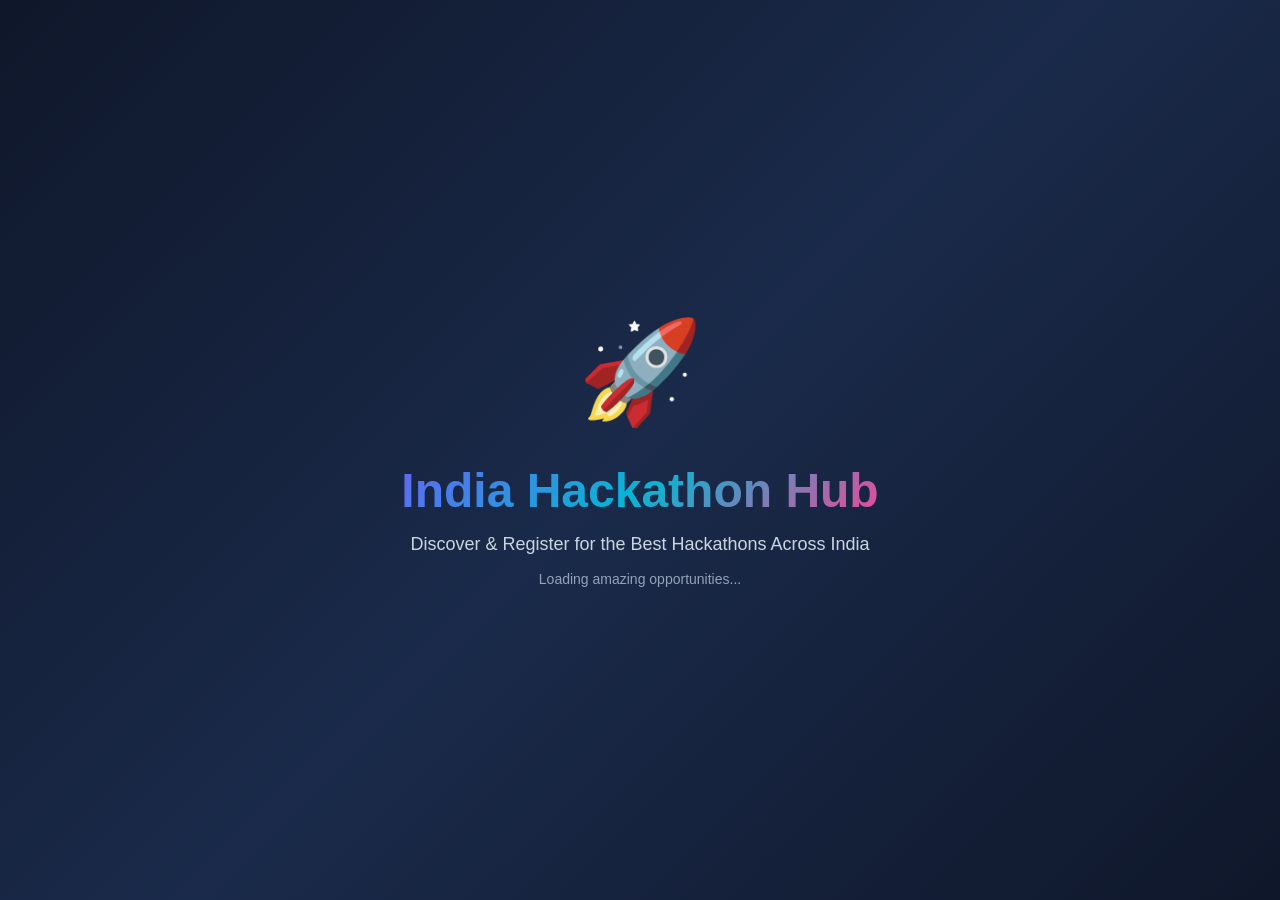
==== index.html @ 47f38d60 "Add files via upload" ====
<!DOCTYPE html>
<html lang="en">
<head>
  <meta charset="UTF-8">
  <meta name="viewport" content="width=device-width, initial-scale=1.0">
  <title>India Hackathon Hub</title>
  <link rel="stylesheet" href="css/style.css">
  <link rel="manifest" href="manifest.json">
</head>
<body>

<div class="splash">
  <div style="font-size: 100px; animation: bounce 2s infinite; margin-bottom: 2rem;">🚀</div>
  <h1>India Hackathon Hub</h1>
  <p>Discover & Register for the Best Hackathons Across India</p>
  <p style="font-size: 14px; color: #94a3b8; margin-top: 1rem;">Loading amazing opportunities...</p>
</div>

<script>
  if ("serviceWorker" in navigator) {
    navigator.serviceWorker.register("sw.js")
      .then(() => console.log("✅ Service Worker Registered"))
      .catch(err => console.error("❌ Service Worker registration failed:", err));
  }

  setTimeout(() => {
    window.location.href = "login.html";
  }, 3000);
</script>

</body>
</html>
---- css/style.css ----
* {
  margin: 0;
  padding: 0;
  box-sizing: border-box;
}

:root {
  --primary: #6366f1;
  --primary-dark: #4f46e5;
  --secondary: #06b6d4;
  --accent: #ec4899;
  --success: #10b981;
  --bg-dark: #0f172a;
  --bg-light: #1e293b;
  --card-bg: rgba(30, 41, 59, 0.7);
  --text-primary: #f1f5f9;
  --text-secondary: #cbd5e1;
  --border-color: rgba(148, 163, 184, 0.1);
}

body {
  font-family: 'Segoe UI', Tahoma, Geneva, Verdana, sans-serif;
  background: linear-gradient(135deg, #0f172a 0%, #1a1f3a 50%, #0f172a 100%);
  color: var(--text-primary);
  min-height: 100vh;
  overflow-x: hidden;
}

/* Navigation Bar */
nav {
  background: rgba(15, 23, 42, 0.8);
  backdrop-filter: blur(10px);
  border-bottom: 1px solid var(--border-color);
  padding: 1rem 2rem;
  position: sticky;
  top: 0;
  z-index: 100;
  display: flex;
  justify-content: space-between;
  align-items: center;
}

nav .logo {
  font-size: 24px;
  font-weight: bold;
  background: linear-gradient(135deg, var(--primary), var(--secondary));
  -webkit-background-clip: text;
  -webkit-text-fill-color: transparent;
  background-clip: text;
}

nav .nav-links {
  display: flex;
  gap: 2rem;
  list-style: none;
}

nav .nav-links a {
  color: var(--text-secondary);
  text-decoration: none;
  transition: all 0.3s ease;
  padding: 0.5rem 1rem;
  border-radius: 8px;
}

nav .nav-links a:hover {
  color: var(--primary);
  background: rgba(99, 102, 241, 0.1);
}

/* Splash Screen */
.splash {
  display: flex;
  flex-direction: column;
  justify-content: center;
  align-items: center;
  height: 100vh;
  background: linear-gradient(135deg, #0f172a 0%, #1a2a4a 50%, #0f172a 100%);
  animation: fadeIn 0.8s ease-in;
}

.splash img {
  width: 150px;
  margin-bottom: 2rem;
  animation: bounce 2s infinite;
}

.splash h1 {
  font-size: 48px;
  background: linear-gradient(135deg, var(--primary), var(--secondary), var(--accent));
  -webkit-background-clip: text;
  -webkit-text-fill-color: transparent;
  background-clip: text;
  margin-bottom: 1rem;
  animation: slideDown 0.8s ease;
}

.splash p {
  font-size: 18px;
  color: var(--text-secondary);
  animation: slideUp 0.8s ease;
}

/* Animations */
@keyframes fadeIn {
  from { opacity: 0; }
  to { opacity: 1; }
}

@keyframes slideDown {
  from { transform: translateY(-30px); opacity: 0; }
  to { transform: translateY(0); opacity: 1; }
}

@keyframes slideUp {
  from { transform: translateY(30px); opacity: 0; }
  to { transform: translateY(0); opacity: 1; }
}

@keyframes bounce {
  0%, 100% { transform: translateY(0); }
  50% { transform: translateY(-20px); }
}

@keyframes pulse {
  0%, 100% { opacity: 1; }
  50% { opacity: 0.7; }
}

/* Main Content */
main {
  max-width: 1200px;
  margin: 0 auto;
  padding: 2rem;
}

h2 {
  font-size: 32px;
  margin-bottom: 2rem;
  background: linear-gradient(135deg, var(--primary), var(--secondary));
  -webkit-background-clip: text;
  -webkit-text-fill-color: transparent;
  background-clip: text;
}

/* Search and Filter Section */
.search-filter-section {
  display: flex;
  gap: 1rem;
  margin-bottom: 2rem;
  flex-wrap: wrap;
}

#searchBox, #filter, input[type="email"], input[type="password"], input[type="text"], textarea {
  background: rgba(30, 41, 59, 0.5);
  border: 1px solid var(--border-color);
  color: var(--text-primary);
  padding: 12px 16px;
  border-radius: 10px;
  font-size: 14px;
  backdrop-filter: blur(10px);
  transition: all 0.3s ease;
  font-family: 'Segoe UI', Tahoma, Geneva, Verdana, sans-serif;
}

#searchBox {
  flex: 1;
  min-width: 250px;
}

#searchBox:focus, #filter:focus, input:focus, textarea:focus {
  outline: none;
  background: rgba(30, 41, 59, 0.8);
  border-color: var(--primary);
  box-shadow: 0 0 20px rgba(99, 102, 241, 0.3);
}

#filter {
  min-width: 150px;
}

/* Cards */
.card {
  background: var(--card-bg);
  border: 1px solid var(--border-color);
  border-radius: 16px;
  padding: 20px;
  margin-bottom: 20px;
  transition: all 0.3s ease;
  backdrop-filter: blur(10px);
  cursor: pointer;
  position: relative;
  overflow: hidden;
}

.card::before {
  content: '';
  position: absolute;
  top: 0;
  left: -100%;
  width: 100%;
  height: 100%;
  background: linear-gradient(90deg, transparent, rgba(255, 255, 255, 0.1), transparent);
  transition: left 0.5s ease;
}

.card:hover::before {
  left: 100%;
}

.card:hover {
  border-color: var(--primary);
  box-shadow: 0 20px 50px rgba(99, 102, 241, 0.2);
  transform: translateY(-8px);
}

.card h3 {
  color: var(--secondary);
  margin-bottom: 10px;
  font-size: 20px;
}

.card p {
  color: var(--text-secondary);
  margin: 8px 0;
  font-size: 14px;
  line-height: 1.6;
}

.card-footer {
  display: flex;
  gap: 10px;
  margin-top: 15px;
  flex-wrap: wrap;
}

.badge {
  display: inline-block;
  background: linear-gradient(135deg, var(--primary), var(--primary-dark));
  padding: 4px 12px;
  border-radius: 20px;
  font-size: 12px;
  color: white;
  font-weight: 600;
}

.badge.online {
  background: linear-gradient(135deg, var(--success), #059669);
}

.badge.offline {
  background: linear-gradient(135deg, var(--accent), #be185d);
}

/* Buttons */
button {
  background: linear-gradient(135deg, var(--primary), var(--primary-dark));
  color: white;
  padding: 12px 24px;
  border: none;
  border-radius: 10px;
  cursor: pointer;
  font-size: 14px;
  font-weight: 600;
  transition: all 0.3s ease;
  display: inline-flex;
  align-items: center;
  gap: 8px;
  box-shadow: 0 4px 15px rgba(99, 102, 241, 0.3);
}

button:hover {
  transform: translateY(-2px);
  box-shadow: 0 8px 25px rgba(99, 102, 241, 0.4);
}

button:active {
  transform: translateY(0);
}

button.secondary {
  background: rgba(99, 102, 241, 0.2);
  color: var(--primary);
  border: 1px solid var(--primary);
  box-shadow: none;
}

button.secondary:hover {
  background: rgba(99, 102, 241, 0.3);
}

button.success {
  background: linear-gradient(135deg, var(--success), #059669);
}

button.danger {
  background: linear-gradient(135deg, #ef4444, #dc2626);
}

/* Forms */
.form-group {
  margin-bottom: 1.5rem;
  display: flex;
  flex-direction: column;
}

.form-group label {
  margin-bottom: 8px;
  font-weight: 600;
  color: var(--text-primary);
}

.form-group input,
.form-group textarea {
  width: 100%;
  padding: 12px 16px;
  background: rgba(30, 41, 59, 0.5);
  border: 1px solid var(--border-color);
  border-radius: 10px;
  color: var(--text-primary);
  font-family: inherit;
  backdrop-filter: blur(10px);
}

.form-group textarea {
  resize: vertical;
  min-height: 100px;
}

/* Rating System */
.rating-container {
  display: flex;
  align-items: center;
  gap: 1rem;
  padding: 15px;
  background: rgba(99, 102, 241, 0.1);
  border-radius: 10px;
  margin: 1rem 0;
}

.stars {
  display: flex;
  gap: 8px;
  font-size: 24px;
}

.star {
  cursor: pointer;
  transition: all 0.2s ease;
  color: var(--text-secondary);
}

.star:hover,
.star.active {
  color: #fbbf24;
  transform: scale(1.2);
}

.rating-text {
  color: var(--text-secondary);
  font-size: 14px;
}

/* Trending Section */
.trending-badge {
  position: absolute;
  top: 10px;
  right: 10px;
  background: linear-gradient(135deg, var(--accent), #be185d);
  padding: 6px 12px;
  border-radius: 20px;
  font-size: 12px;
  font-weight: 700;
  animation: pulse 2s infinite;
}

.trending-card {
  border: 2px solid var(--accent);
}

/* Founder Section */
/* Founder Section */
.founder-section {
  background: linear-gradient(135deg, rgba(99, 102, 241, 0.1), rgba(6, 182, 212, 0.1));
  border: 1px solid var(--border-color);
  border-radius: 16px;
  padding: 30px;
  margin: 2rem 0;
  text-align: center;
  backdrop-filter: blur(10px);
}

.founder-avatar {
  width: 120px;
  height: 120px;
  border-radius: 50%;
  background: linear-gradient(135deg, var(--primary), var(--secondary));
  display: flex;
  align-items: center;
  justify-content: center;
  font-size: 60px;
  margin: 0 auto 20px;
  box-shadow: 0 10px 30px rgba(99, 102, 241, 0.3);
  /* 🌟 ADDED FOR IMAGE MASKING SUPPORT */
  overflow: hidden;
  object-fit: cover;
}

/* 🌟 NEW: Handles rendering when an <img> tag is put inside the founder block */
.founder-avatar img {
  width: 100%;
  height: 100%;
  object-fit: cover;
  border-radius: 50%;
}

.founder-info h3 {
  color: var(--secondary);
  margin-bottom: 10px;
  font-size: 24px;
}

.founder-info p {
  color: var(--text-secondary);
  margin: 8px 0;
}

.founder-info a {
  color: var(--primary);
  text-decoration: none;
  transition: all 0.3s ease;
}

.founder-info a:hover {
  color: var(--secondary);
  text-decoration: underline;
}

/* Login/Signup */
.auth-container {
  max-width: 400px;
  margin: 100px auto;
  background: var(--card-bg);
  border: 1px solid var(--border-color);
  border-radius: 16px;
  padding: 40px;
  backdrop-filter: blur(10px);
}

.auth-container h2 {
  text-align: center;
  margin-bottom: 30px;
}

.auth-container button {
  width: 100%;
  margin-top: 20px;
}

.auth-container p {
  text-align: center;
  color: var(--text-secondary);
  margin-top: 20px;
  cursor: pointer;
  transition: all 0.3s ease;
}

.auth-container p:hover {
  color: var(--primary);
}

/* Hackathon List */
#hackathonList, #bookmarkList, #notificationList, .details-container {
  display: grid;
  grid-template-columns: repeat(auto-fill, minmax(300px, 1fr));
  gap: 20px;
  margin-top: 20px;
}

#bookmarkList, #notificationList {
  grid-template-columns: repeat(auto-fill, minmax(280px, 1fr));
}

/* Details Page */
#details {
  background: var(--card-bg);
  border: 1px solid var(--border-color);
  border-radius: 16px;
  padding: 30px;
  backdrop-filter: blur(10px);
  margin: 2rem 0;
  grid-column: 1 / -1;
}

#details h2 {
  color: var(--secondary);
  margin-bottom: 20px;
}

#details p {
  margin: 15px 0;
  line-height: 1.8;
  color: var(--text-secondary);
}

#details b {
  color: var(--primary);
}

/* Admin Panel */
.admin-container {
  max-width: 600px;
  margin: 2rem auto;
  background: var(--card-bg);
  border: 1px solid var(--border-color);
  border-radius: 16px;
  padding: 30px;
  backdrop-filter: blur(10px);
}

.admin-container h2 {
  text-align: center;
  margin-bottom: 30px;
}

.admin-container input,
.admin-container textarea {
  width: 100%;
  margin-bottom: 15px;
}

.admin-container button {
  width: 100%;
}

/* Responsive Design */
@media (max-width: 768px) {
  nav {
    flex-direction: column;
    gap: 1rem;
  }

  nav .nav-links {
    flex-direction: column;
    gap: 0.5rem;
    width: 100%;
  }

  .splash h1 {
    font-size: 36px;
  }

  main {
    padding: 1rem;
  }

  h2 {
    font-size: 24px;
  }

  .search-filter-section {
    flex-direction: column;
  }

  #searchBox {
    min-width: 100%;
  }

  #hackathonList, #bookmarkList, #notificationList {
    grid-template-columns: 1fr;
  }

  .card {
    padding: 15px;
  }

  button {
    padding: 10px 16px;
    font-size: 13px;
  }

  .founder-section {
    padding: 20px;
  }

  .auth-container {
    margin: 50px 20px;
    padding: 25px;
  }
}

/* Loading Spinner */
.spinner {
  display: inline-block;
  width: 20px;
  height: 20px;
  border: 3px solid var(--border-color);
  border-radius: 50%;
  border-top-color: var(--primary);
  animation: spin 0.8s linear infinite;
}

@keyframes spin {
  to { transform: rotate(360deg); }
}

/* Toast Notifications */
.toast {
  position: fixed;
  bottom: 20px;
  right: 20px;
  background: rgba(16, 185, 129, 0.9);
  color: white;
  padding: 15px 20px;
  border-radius: 10px;
  box-shadow: 0 10px 30px rgba(0, 0, 0, 0.3);
  animation: slideIn 0.3s ease;
  z-index: 1000;
}

@keyframes slideIn {
  from {
    transform: translateX(400px);
    opacity: 0;
  }
  to {
    transform: translateX(0);
    opacity: 1;
  }
}

/* Scrollbar Styling */
::-webkit-scrollbar {
  width: 10px;
}

::-webkit-scrollbar-track {
  background: var(--bg-dark);
}

::-webkit-scrollbar-thumb {
  background: linear-gradient(135deg, var(--primary), var(--secondary));
  border-radius: 5px;
}

::-webkit-scrollbar-thumb:hover {
  background: var(--primary);
}
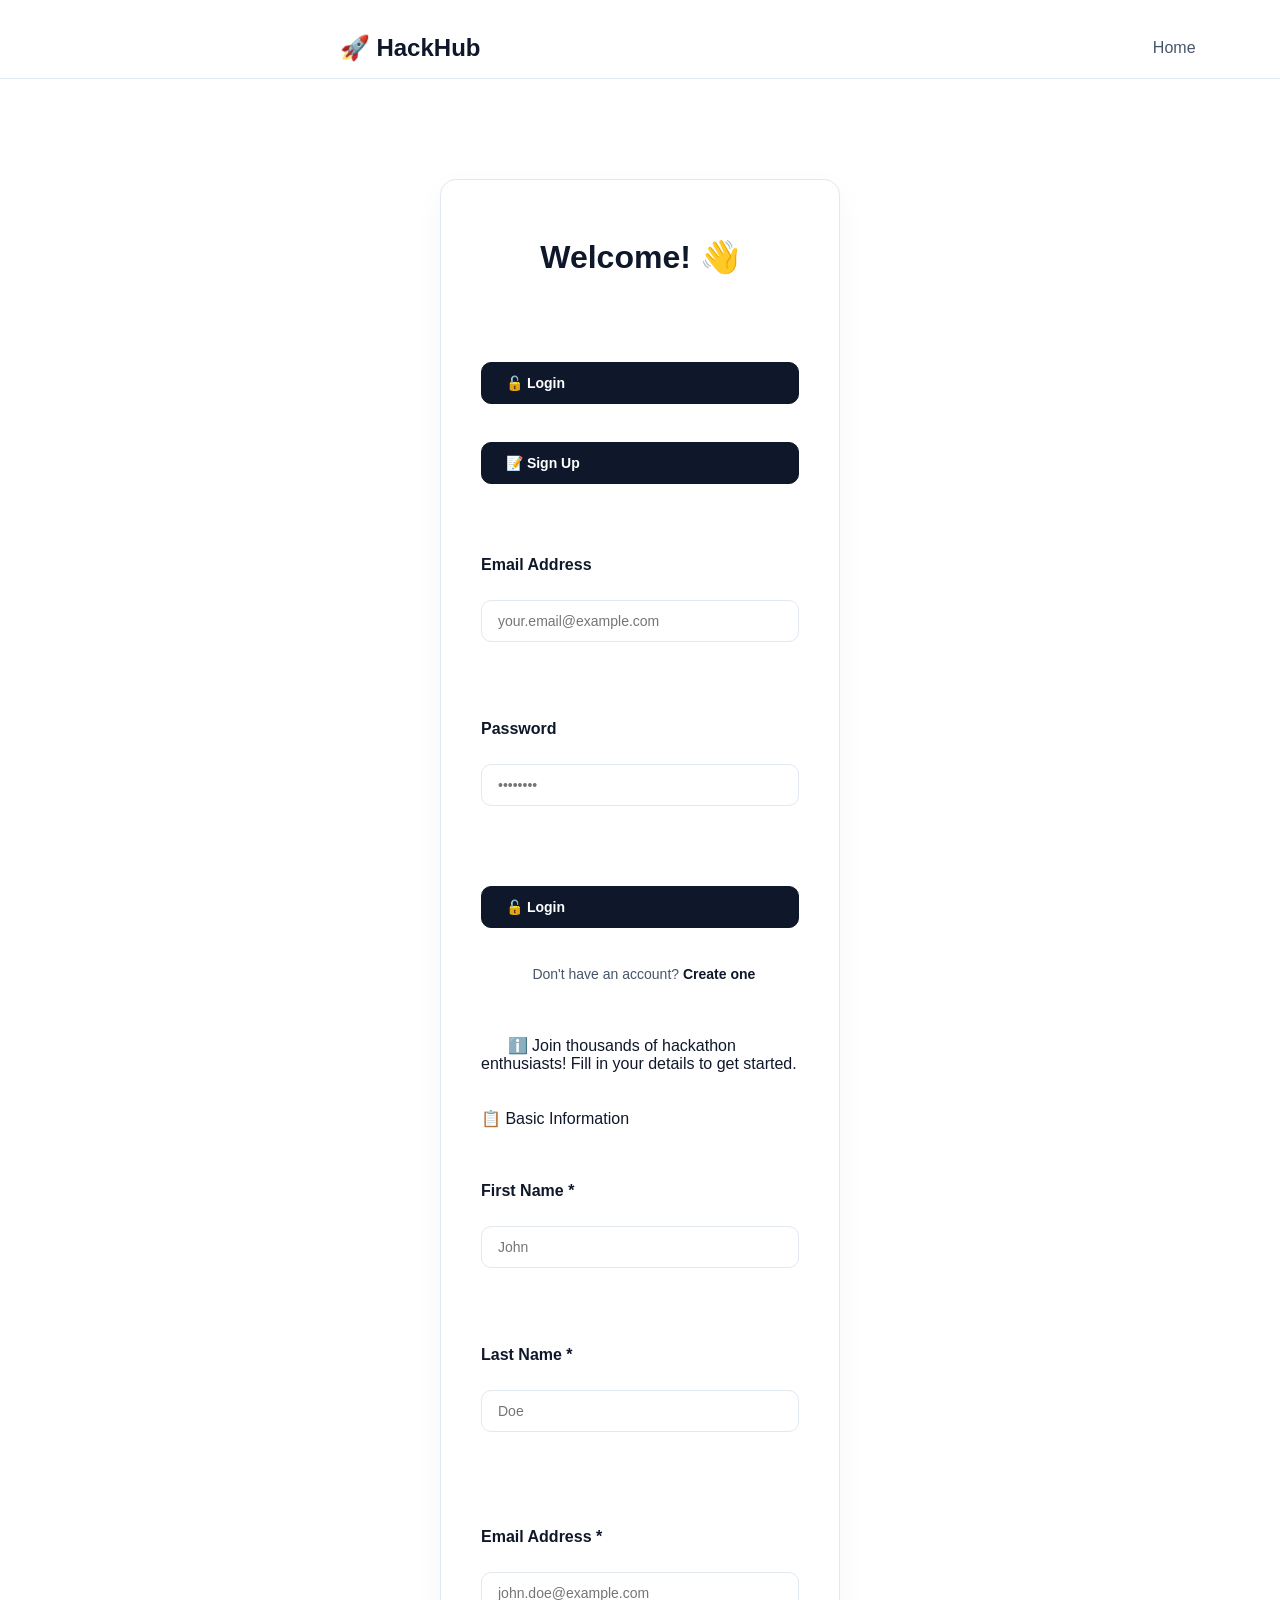
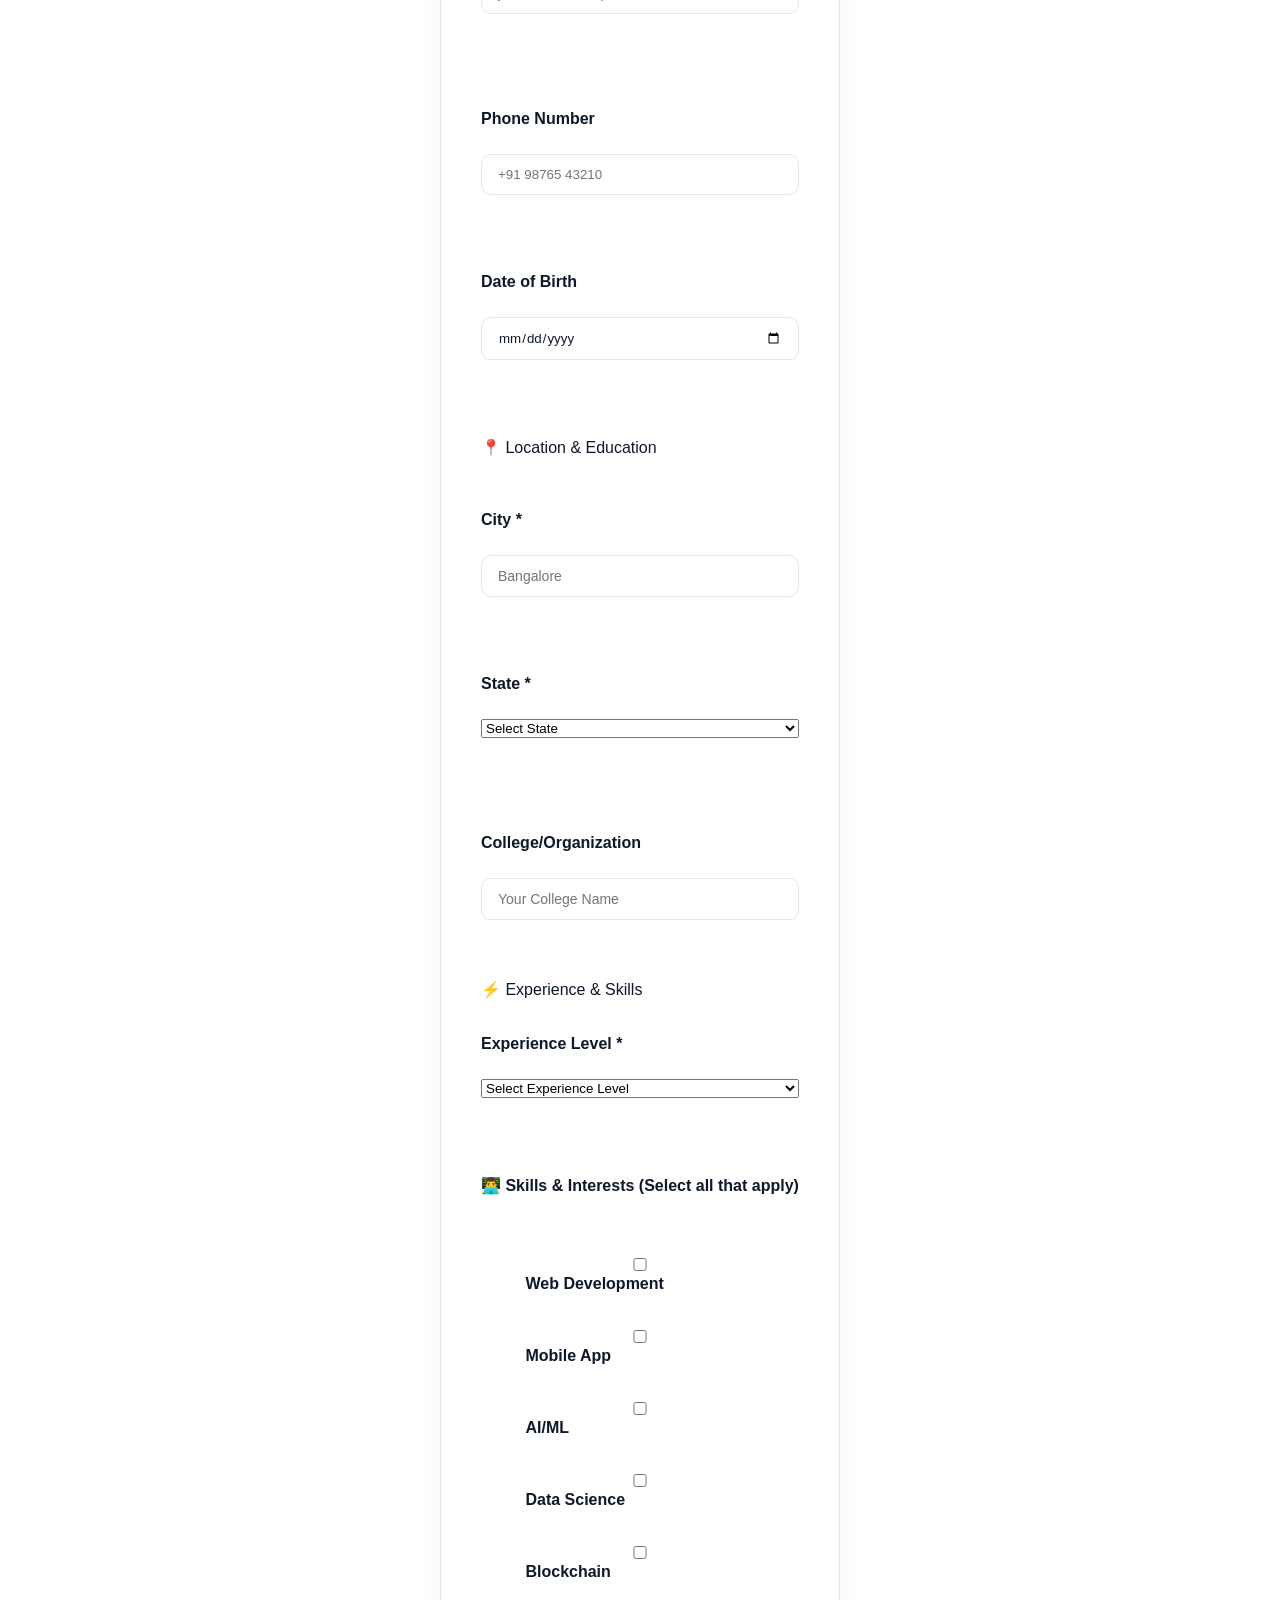
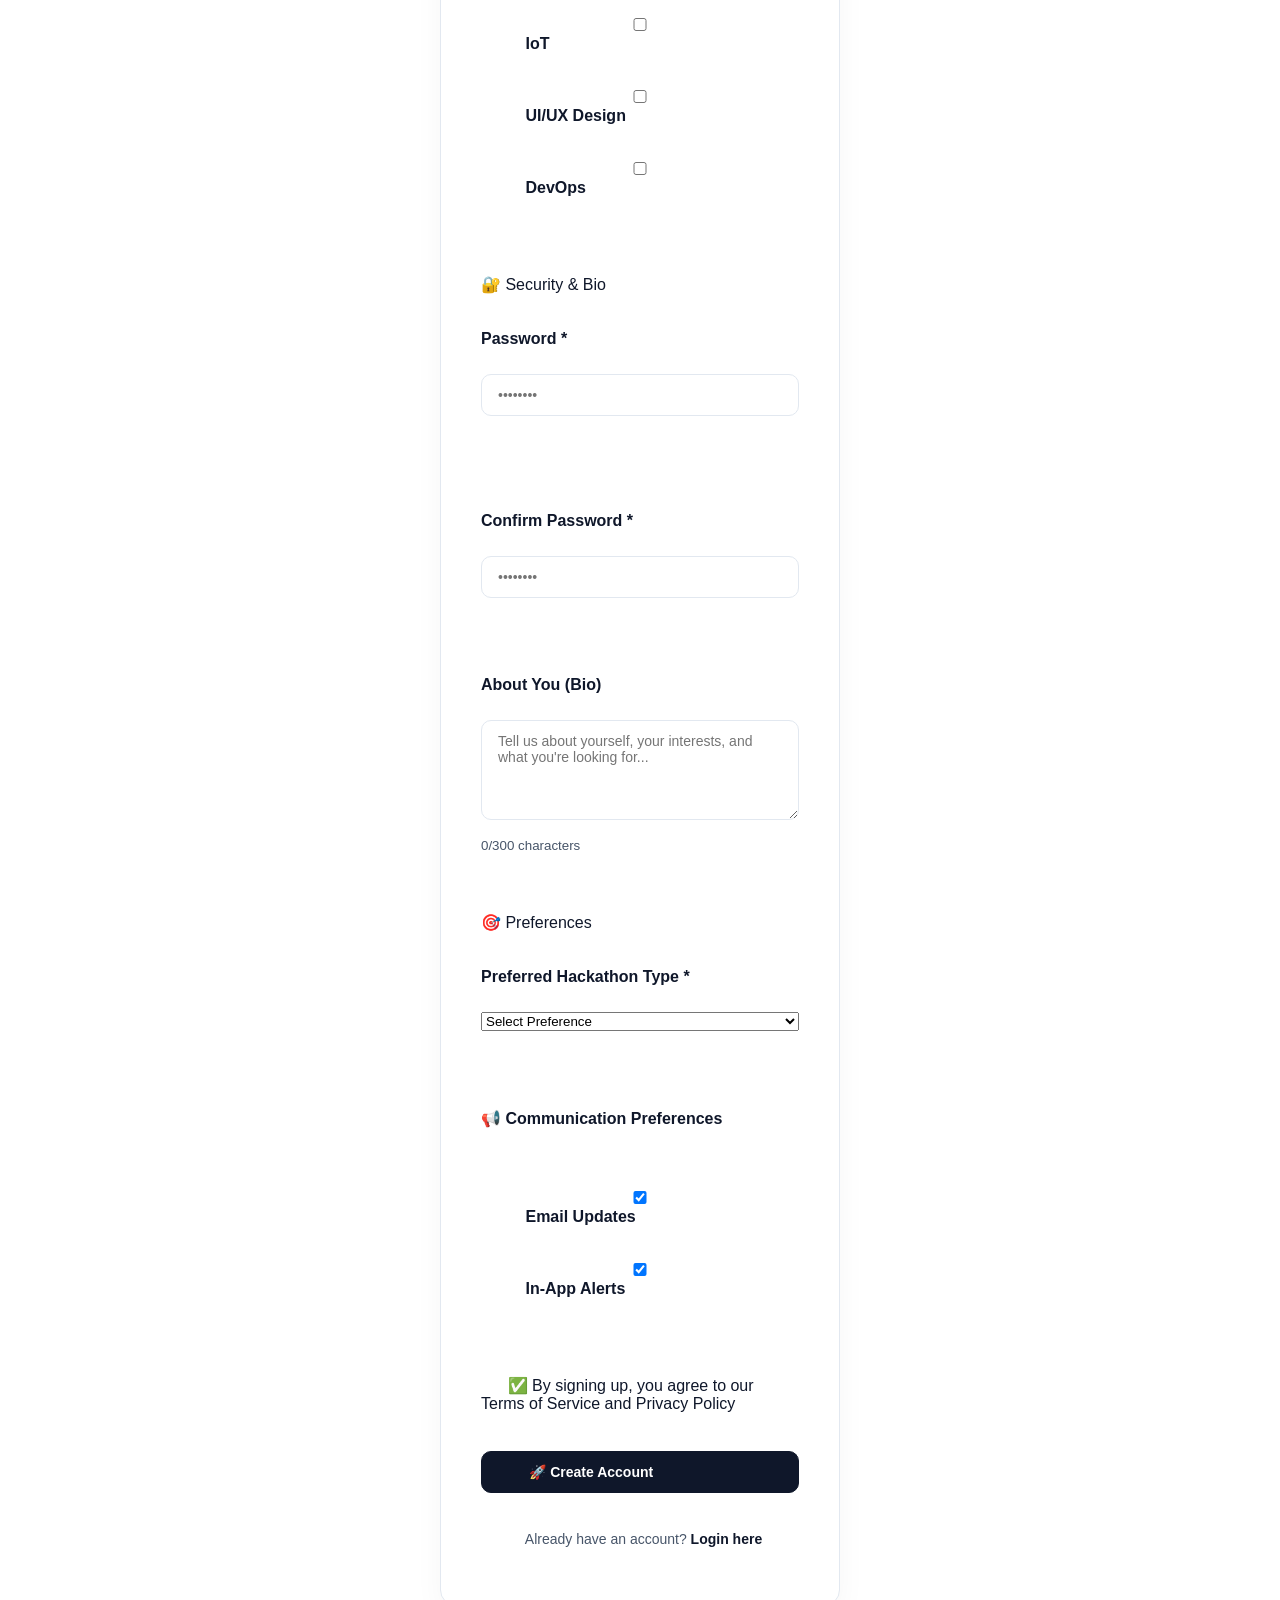
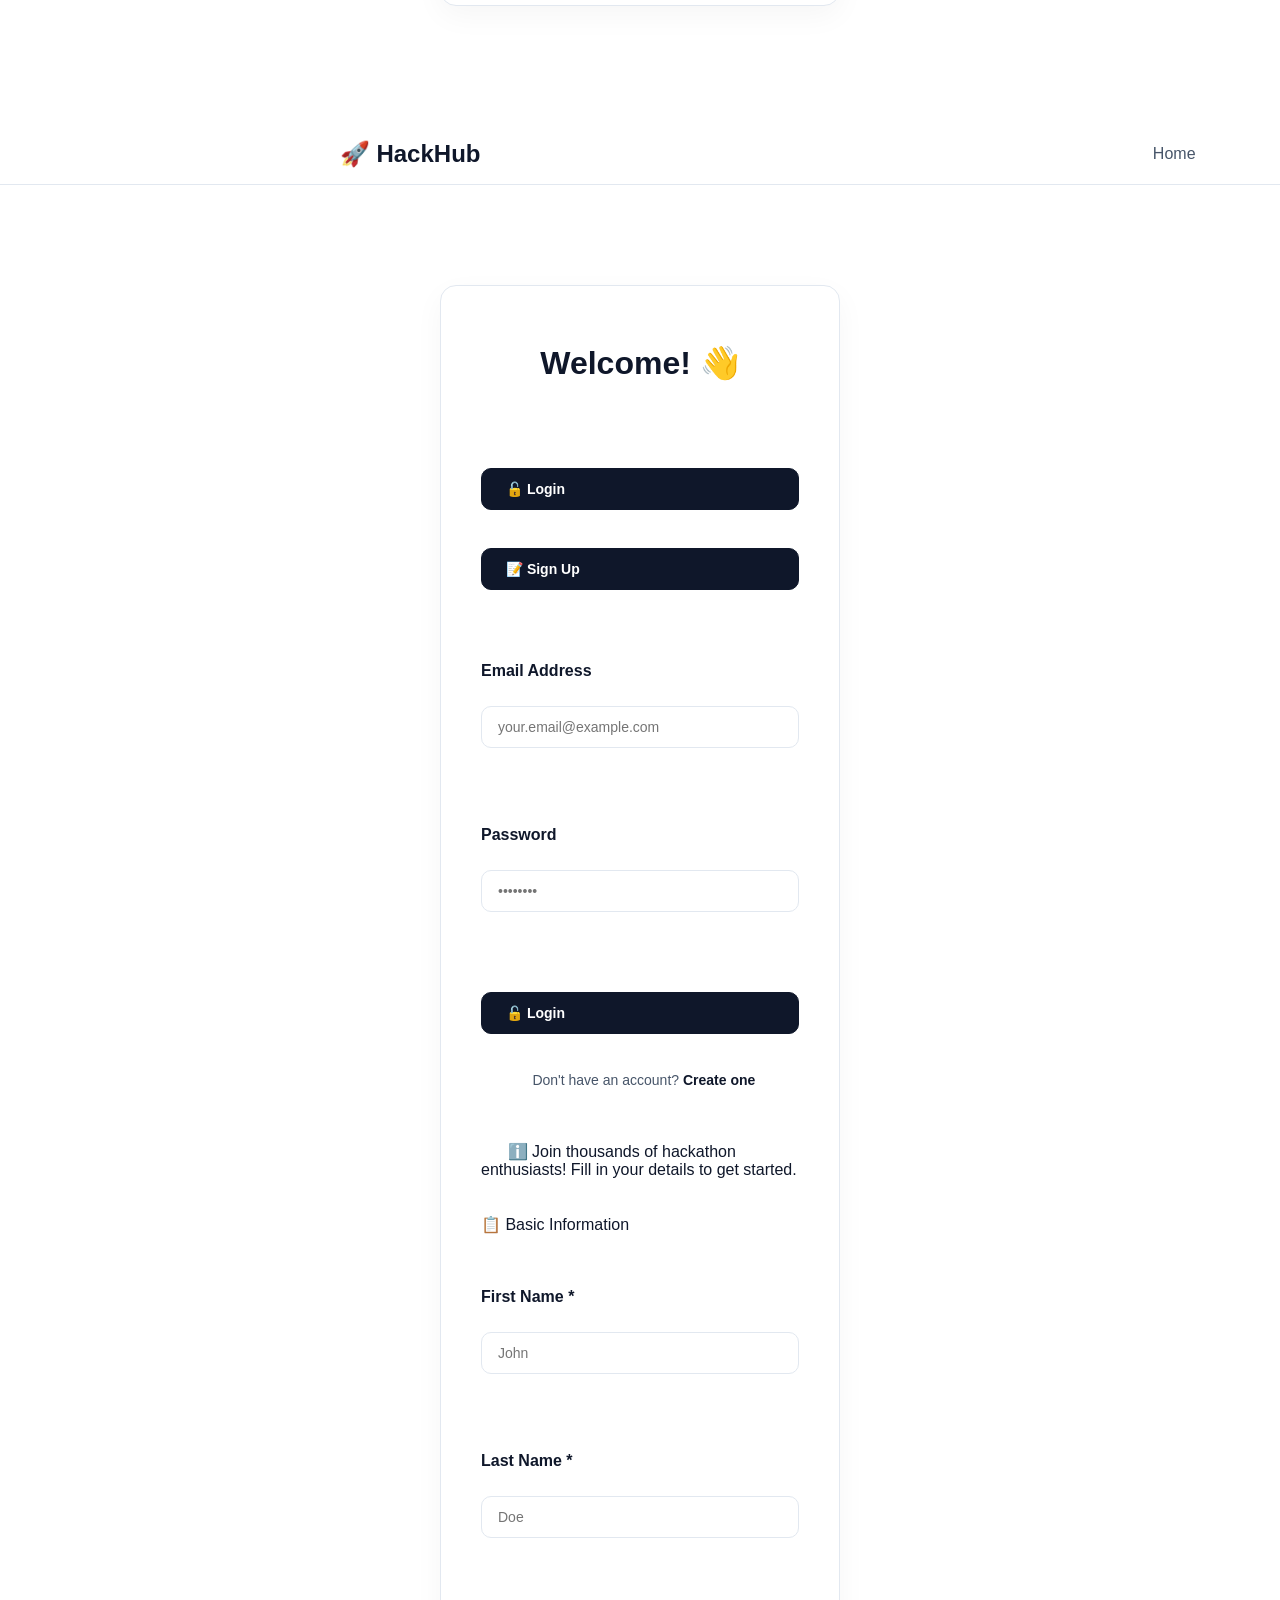
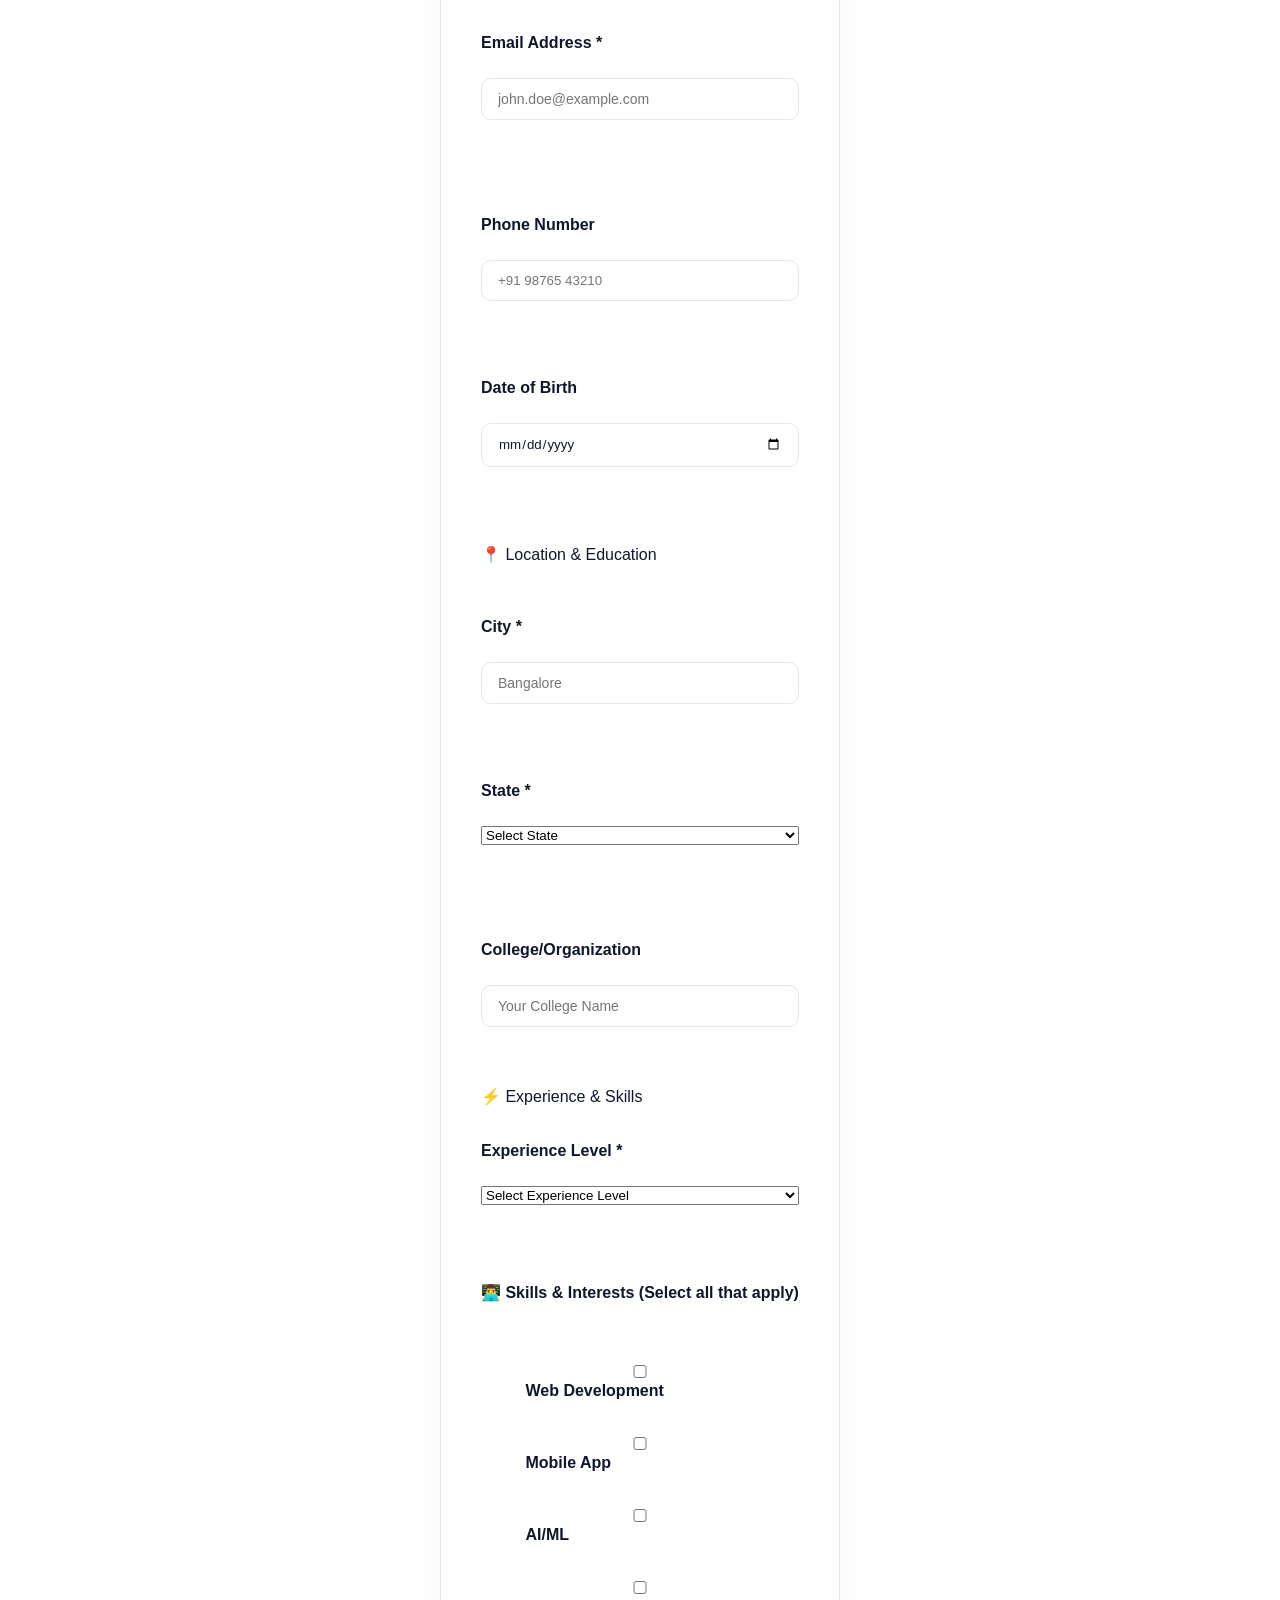
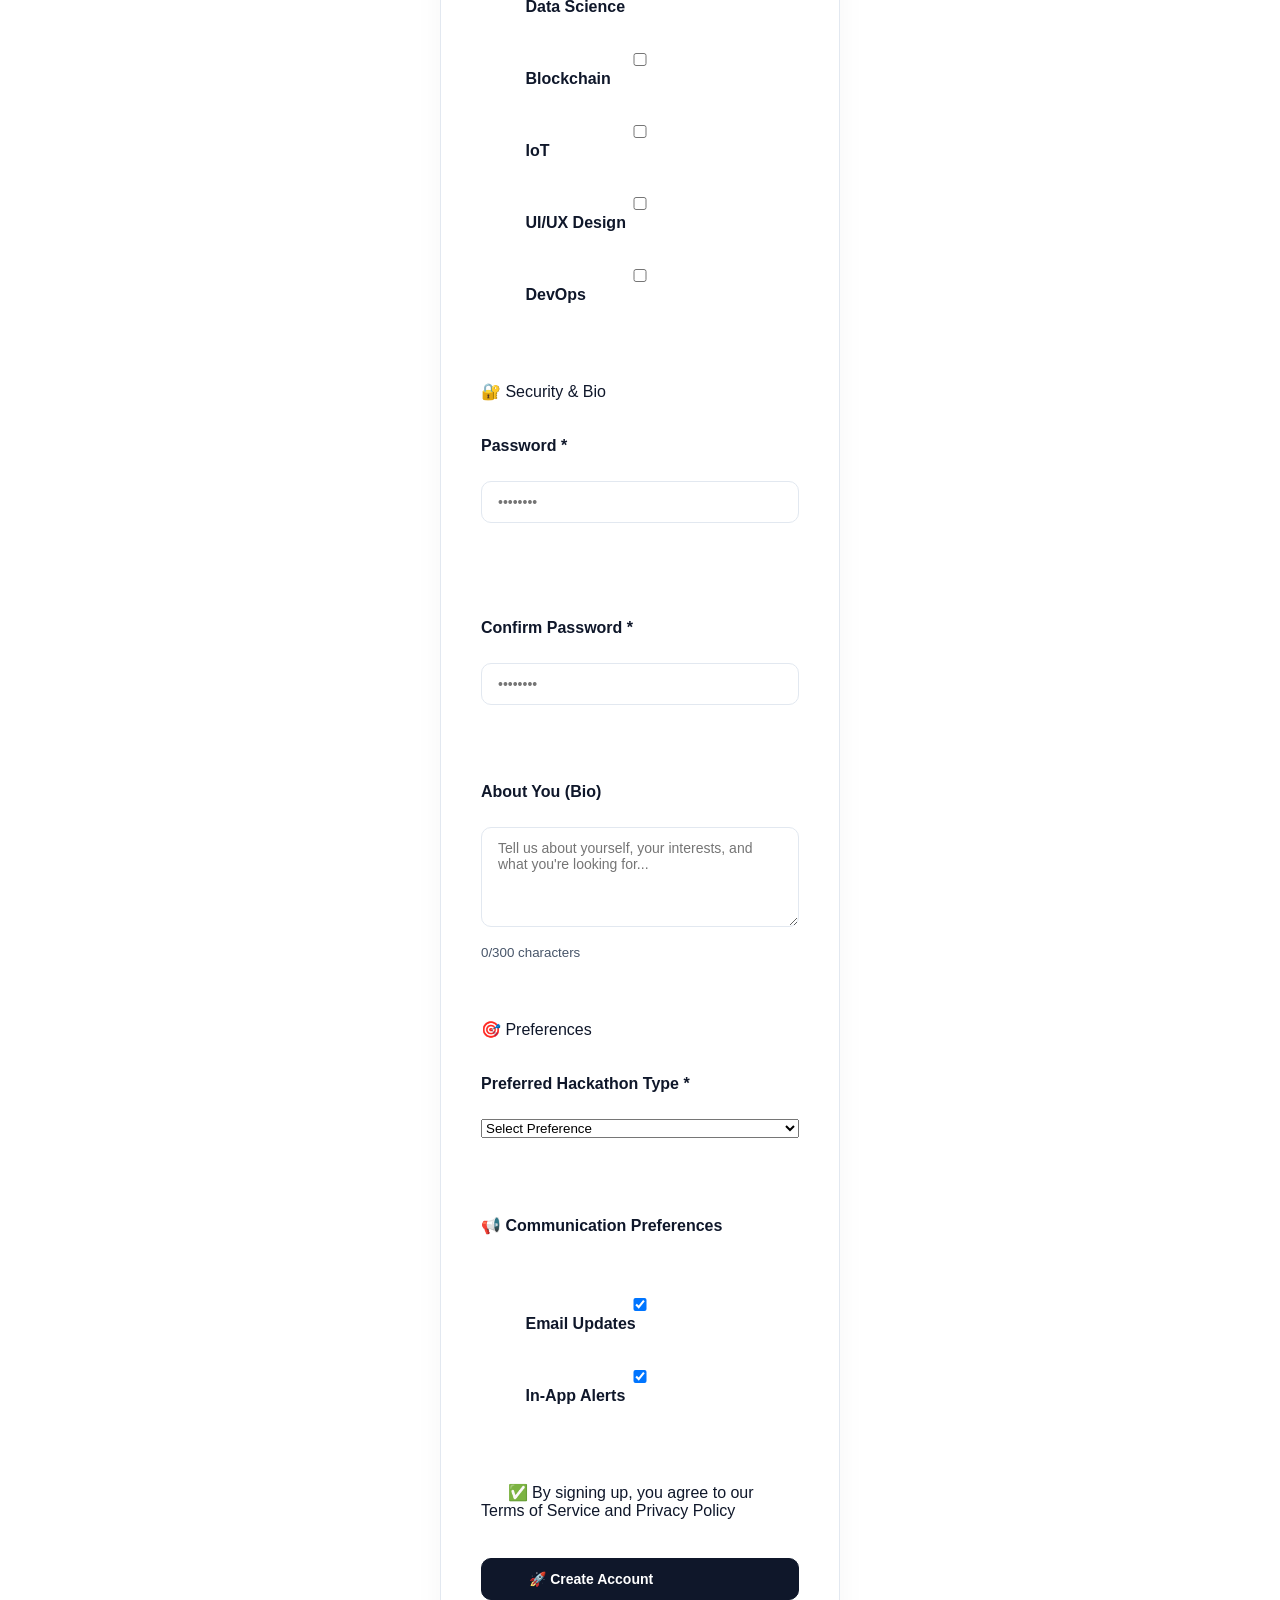
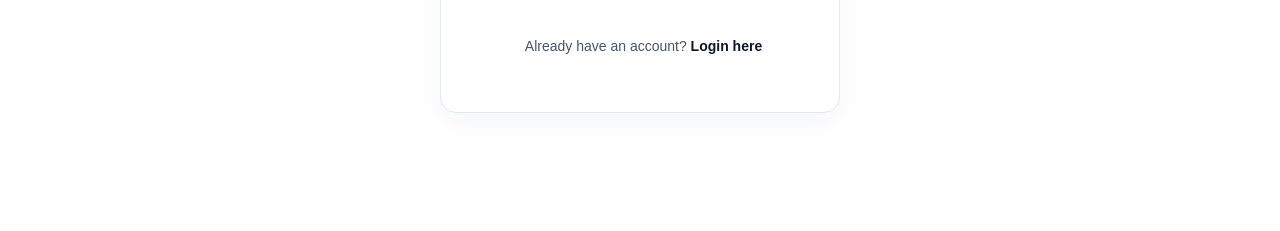
==== commit 0d89f114: "Update print statement from 'Hello' to 'Goodbye'" ====
--- a/index.html
+++ b/index.html
@@ -1,32 +1,1051 @@
 <!DOCTYPE html>
 <html lang="en">
 <head>
-  <meta charset="UTF-8">
-  <meta name="viewport" content="width=device-width, initial-scale=1.0">
-  <title>India Hackathon Hub</title>
-  <link rel="stylesheet" href="css/style.css">
-  <link rel="manifest" href="manifest.json">
+  <meta charset="UTF-8">
+  <meta name="viewport" content="width=device-width, initial-scale=1.0">
+  <title>Login - India Hackathon Hub</title>
+  <link rel="stylesheet" href="css/style.css">
+  <style>
+    .auth-tabs {
+      display: flex;
+      gap: 10px;
+      margin-bottom: 30px;
+      border-bottom: 2px solid var(--border-color);
+    }
+
+    .auth-tabs button {
+      flex: 1;
+      padding: 15px;
+      background: none;
+      border: none;
+      color: var(--text-secondary);
+      cursor: pointer;
+      font-size: 14px;
+      font-weight: 600;
+      border-bottom: 3px solid transparent;
+      transition: all 0.3s ease;
+      box-shadow: none;
+    }
+
+    .auth-tabs button.active {
+      color: var(--primary);
+      border-bottom-color: var(--primary);
+    }
+
+    .auth-tabs button:hover {
+      color: var(--primary);
+    }
+
+    .form-section {
+      display: none;
+    }
+
+    .form-section.active {
+      display: block;
+      animation: slideIn 0.3s ease;
+    }
+
+    @keyframes slideIn {
+      from {
+        opacity: 0;
+        transform: translateY(10px);
+      }
+      to {
+        opacity: 1;
+        transform: translateY(0);
+      }
+    }
+
+    .signup-grid {
+      display: grid;
+      grid-template-columns: 1fr 1fr;
+      gap: 15px;
+      margin-bottom: 15px;
+    }
+
+    @media (max-width: 600px) {
+      .signup-grid {
+        grid-template-columns: 1fr;
+      }
+    }
+
+    .checkbox-group {
+      display: grid;
+      grid-template-columns: 1fr 1fr;
+      gap: 10px;
+      margin: 15px 0;
+    }
+
+    .checkbox-item {
+      display: flex;
+      align-items: center;
+      padding: 10px;
+      background: rgba(99, 102, 241, 0.1);
+      border-radius: 8px;
+      cursor: pointer;
+    }
+
+    .checkbox-item input[type="checkbox"] {
+      margin-right: 10px;
+      cursor: pointer;
+    }
+
+    .checkbox-item label {
+      cursor: pointer;
+      flex: 1;
+      margin: 0;
+    }
+
+    .form-section label {
+      display: block;
+      margin-bottom: 5px;
+      font-weight: 600;
+      font-size: 13px;
+      color: var(--text-primary);
+      text-transform: uppercase;
+      letter-spacing: 0.5px;
+    }
+
+    .form-section select,
+    .form-section textarea {
+      width: 100%;
+      padding: 12px 16px;
+      background: rgba(30, 41, 59, 0.5);
+      border: 1px solid var(--border-color);
+      border-radius: 10px;
+      color: var(--text-primary);
+      font-family: inherit;
+      backdrop-filter: blur(10px);
+      margin-bottom: 15px;
+    }
+
+    .form-section select:focus,
+    .form-section textarea:focus {
+      outline: none;
+      background: rgba(30, 41, 59, 0.8);
+      border-color: var(--primary);
+      box-shadow: 0 0 20px rgba(99, 102, 241, 0.3);
+    }
+
+    .section-title {
+      color: var(--secondary);
+      font-size: 14px;
+      font-weight: 700;
+      margin: 20px 0 15px 0;
+      text-transform: uppercase;
+      letter-spacing: 1px;
+    }
+
+    .info-box {
+      background: rgba(99, 102, 241, 0.1);
+      border-left: 4px solid var(--primary);
+      padding: 12px;
+      border-radius: 8px;
+      margin-bottom: 15px;
+      font-size: 13px;
+      color: var(--text-secondary);
+    }
+
+    .password-strength {
+      margin-top: 5px;
+      font-size: 12px;
+      padding: 8px;
+      border-radius: 6px;
+      text-align: center;
+      display: none;
+    }
+
+    .password-strength.weak {
+      background: rgba(239, 68, 68, 0.2);
+      color: #fca5a5;
+      display: block;
+    }
+
+    .password-strength.medium {
+      background: rgba(251, 191, 36, 0.2);
+      color: #fcd34d;
+      display: block;
+    }
+
+    .password-strength.strong {
+      background: rgba(16, 185, 129, 0.2);
+      color: #86efac;
+      display: block;
+    }
+
+    .divider {
+      text-align: center;
+      margin: 20px 0;
+      position: relative;
+    }
+
+    .divider::before {
+      content: '';
+      position: absolute;
+      top: 50%;
+      left: 0;
+      right: 0;
+      height: 1px;
+      background: var(--border-color);
+    }
+
+    .divider span {
+      position: relative;
+      background: var(--bg-light);
+      padding: 0 10px;
+      color: var(--text-secondary);
+      font-size: 12px;
+    }
+  </style>
 </head>
 <body>
 
-<div class="splash">
-  <div style="font-size: 100px; animation: bounce 2s infinite; margin-bottom: 2rem;">🚀</div>
-  <h1>India Hackathon Hub</h1>
-  <p>Discover & Register for the Best Hackathons Across India</p>
-  <p style="font-size: 14px; color: #94a3b8; margin-top: 1rem;">Loading amazing opportunities...</p>
+<nav>
+  <div class="logo">🚀 HackHub</div>
+  <ul class="nav-links">
+    <li><a href="index.html">Home</a></li>
+  </ul>
+</nav>
+
+<div class="auth-container">
+  <h2>Welcome! 👋</h2>
+  
+  <!-- Tab Navigation -->
+  <div class="auth-tabs">
+    <button class="tab-btn active" onclick="switchTab('login')">🔓 Login</button>
+    <button class="tab-btn" onclick="switchTab('signup')">📝 Sign Up</button>
+  </div>
+
+  <!-- LOGIN FORM -->
+  <div id="login" class="form-section active">
+    <div class="form-group">
+      <label for="login-email">Email Address</label>
+      <input type="email" id="login-email" placeholder="your.email@example.com">
+    </div>
+
+    <div class="form-group">
+      <label for="login-password">Password</label>
+      <input type="password" id="login-password" placeholder="••••••••">
+    </div>
+
+    <button onclick="login()" style="width: 100%; margin-top: 20px;">🔓 Login</button>
+
+    <p style="text-align: center; margin-top: 20px; font-size: 14px; color: var(--text-secondary);">
+      Don't have an account? <span onclick="switchTab('signup')" style="color: var(--primary); cursor: pointer; font-weight: 600;">Create one</span>
+    </p>
+  </div>
+
+  <!-- SIGNUP FORM -->
+  <div id="signup" class="form-section">
+    <div class="info-box">
+      ℹ️ Join thousands of hackathon enthusiasts! Fill in your details to get started.
+    </div>
+
+    <!-- Section 1: Basic Info -->
+    <div class="section-title">📋 Basic Information</div>
+    
+    <div class="signup-grid">
+      <div class="form-group">
+        <label for="signup-firstname">First Name *</label>
+        <input type="text" id="signup-firstname" placeholder="John">
+      </div>
+      <div class="form-group">
+        <label for="signup-lastname">Last Name *</label>
+        <input type="text" id="signup-lastname" placeholder="Doe">
+      </div>
+    </div>
+
+    <div class="form-group">
+      <label for="signup-email">Email Address *</label>
+      <input type="email" id="signup-email" placeholder="john.doe@example.com">
+    </div>
+
+    <div class="signup-grid">
+      <div class="form-group">
+        <label for="signup-phone">Phone Number</label>
+        <input type="tel" id="signup-phone" placeholder="+91 98765 43210">
+      </div>
+      <div class="form-group">
+        <label for="signup-dob">Date of Birth</label>
+        <input type="date" id="signup-dob">
+      </div>
+    </div>
+
+    <!-- Section 2: Location & Education -->
+    <div class="section-title">📍 Location & Education</div>
+
+    <div class="signup-grid">
+      <div class="form-group">
+        <label for="signup-city">City *</label>
+        <input type="text" id="signup-city" placeholder="Bangalore">
+      </div>
+      <div class="form-group">
+        <label for="signup-state">State *</label>
+        <select id="signup-state">
+          <option value="">Select State</option>
+          <option value="andhra-pradesh">Andhra Pradesh</option>
+          <option value="arunachal-pradesh">Arunachal Pradesh</option>
+          <option value="assam">Assam</option>
+          <option value="bihar">Bihar</option>
+          <option value="chhattisgarh">Chhattisgarh</option>
+          <option value="goa">Goa</option>
+          <option value="gujarat">Gujarat</option>
+          <option value="haryana">Haryana</option>
+          <option value="himachal-pradesh">Himachal Pradesh</option>
+          <option value="jharkhand">Jharkhand</option>
+          <option value="karnataka">Karnataka</option>
+          <option value="kerala">Kerala</option>
+          <option value="madhya-pradesh">Madhya Pradesh</option>
+          <option value="maharashtra">Maharashtra</option>
+          <option value="manipur">Manipur</option>
+          <option value="meghalaya">Meghalaya</option>
+          <option value="mizoram">Mizoram</option>
+          <option value="nagaland">Nagaland</option>
+          <option value="odisha">Odisha</option>
+          <option value="punjab">Punjab</option>
+          <option value="rajasthan">Rajasthan</option>
+          <option value="sikkim">Sikkim</option>
+          <option value="tamil-nadu">Tamil Nadu</option>
+          <option value="telangana">Telangana</option>
+          <option value="tripura">Tripura</option>
+          <option value="uttar-pradesh">Uttar Pradesh</option>
+          <option value="uttarakhand">Uttarakhand</option>
+          <option value="west-bengal">West Bengal</option>
+        </select>
+      </div>
+    </div>
+
+    <div class="form-group">
+      <label for="signup-college">College/Organization</label>
+      <input type="text" id="signup-college" placeholder="Your College Name">
+    </div>
+
+    <!-- Section 3: Experience & Skills -->
+    <div class="section-title">⚡ Experience & Skills</div>
+
+    <div class="form-group">
+      <label for="signup-experience">Experience Level *</label>
+      <select id="signup-experience">
+        <option value="">Select Experience Level</option>
+        <option value="beginner">🌱 Beginner (First hackathon)</option>
+        <option value="intermediate">📈 Intermediate (2-5 hackathons)</option>
+        <option value="advanced">⭐ Advanced (5+ hackathons)</option>
+        <option value="expert">🏆 Expert (Regular winner)</option>
+      </select>
+    </div>
+
+    <div class="form-group">
+      <label>👨‍💻 Skills & Interests (Select all that apply)</label>
+      <div class="checkbox-group">
+        <div class="checkbox-item">
+          <input type="checkbox" id="skill-web" value="web">
+          <label for="skill-web">Web Development</label>
+        </div>
+        <div class="checkbox-item">
+          <input type="checkbox" id="skill-mobile" value="mobile">
+          <label for="skill-mobile">Mobile App</label>
+        </div>
+        <div class="checkbox-item">
+          <input type="checkbox" id="skill-ai" value="ai">
+          <label for="skill-ai">AI/ML</label>
+        </div>
+        <div class="checkbox-item">
+          <input type="checkbox" id="skill-data" value="data">
+          <label for="skill-data">Data Science</label>
+        </div>
+        <div class="checkbox-item">
+          <input type="checkbox" id="skill-blockchain" value="blockchain">
+          <label for="skill-blockchain">Blockchain</label>
+        </div>
+        <div class="checkbox-item">
+          <input type="checkbox" id="skill-iot" value="iot">
+          <label for="skill-iot">IoT</label>
+        </div>
+        <div class="checkbox-item">
+          <input type="checkbox" id="skill-design" value="design">
+          <label for="skill-design">UI/UX Design</label>
+        </div>
+        <div class="checkbox-item">
+          <input type="checkbox" id="skill-devops" value="devops">
+          <label for="skill-devops">DevOps</label>
+        </div>
+      </div>
+    </div>
+
+    <!-- Section 4: Password & Bio -->
+    <div class="section-title">🔐 Security & Bio</div>
+
+    <div class="form-group">
+      <label for="signup-password">Password *</label>
+      <input type="password" id="signup-password" placeholder="••••••••" 
+             oninput="checkPasswordStrength(this.value)">
+      <div class="password-strength" id="passwordStrength"></div>
+    </div>
+
+    <div class="form-group">
+      <label for="signup-confirm">Confirm Password *</label>
+      <input type="password" id="signup-confirm" placeholder="••••••••">
+    </div>
+
+    <div class="form-group">
+      <label for="signup-bio">About You (Bio)</label>
+      <textarea id="signup-bio" placeholder="Tell us about yourself, your interests, and what you're looking for..." 
+                rows="4" maxlength="300"></textarea>
+      <small style="color: var(--text-secondary);" id="bioCount">0/300 characters</small>
+    </div>
+
+    <!-- Section 5: Preferences -->
+    <div class="section-title">🎯 Preferences</div>
+
+    <div class="form-group">
+      <label for="signup-hackathon-type">Preferred Hackathon Type *</label>
+      <select id="signup-hackathon-type">
+        <option value="">Select Preference</option>
+        <option value="online">🌐 Online Hackathons</option>
+        <option value="offline">📍 Offline Hackathons</option>
+        <option value="both">🔄 Both Online & Offline</option>
+      </select>
+    </div>
+
+    <div class="form-group">
+      <label>📢 Communication Preferences</label>
+      <div class="checkbox-group">
+        <div class="checkbox-item">
+          <input type="checkbox" id="pref-email" checked value="email">
+          <label for="pref-email">Email Updates</label>
+        </div>
+        <div class="checkbox-item">
+          <input type="checkbox" id="pref-notification" checked value="notification">
+          <label for="pref-notification">In-App Alerts</label>
+        </div>
+      </div>
+    </div>
+
+    <div class="info-box">
+      ✅ By signing up, you agree to our Terms of Service and Privacy Policy
+    </div>
+
+    <button onclick="signup()" style="width: 100%; margin-top: 20px; background: linear-gradient(135deg, var(--success), #059669);">
+      🚀 Create Account
+    </button>
+
+    <p style="text-align: center; margin-top: 20px; font-size: 14px; color: var(--text-secondary);">
+      Already have an account? <span onclick="switchTab('login')" style="color: var(--primary); cursor: pointer; font-weight: 600;">Login here</span>
+    </p>
+  </div>
 </div>
 
+<script type="module" src="js/auth.js"></script>
+
 <script>
-  if ("serviceWorker" in navigator) {
-    navigator.serviceWorker.register("sw.js")
-      .then(() => console.log("✅ Service Worker Registered"))
-      .catch(err => console.error("❌ Service Worker registration failed:", err));
-  }
-
-  setTimeout(() => {
-    window.location.href = "login.html";
-  }, 3000);
+  // Tab switching
+  window.switchTab = function(tab) {
+    document.querySelectorAll('.form-section').forEach(el => {
+      el.classList.remove('active');
+    });
+    document.querySelectorAll('.tab-btn').forEach(el => {
+      el.classList.remove('active');
+    });
+    
+    document.getElementById(tab).classList.add('active');
+    event.target.classList.add('active');
+  };
+
+  // Password strength checker
+  window.checkPasswordStrength = function(password) {
+    const strengthDiv = document.getElementById('passwordStrength');
+    
+    if (password.length === 0) {
+      strengthDiv.classList.remove('weak', 'medium', 'strong');
+      return;
+    }
+    
+    let strength = 0;
+    if (password.length >= 6) strength++;
+    if (password.length >= 8) strength++;
+    if (/[a-z]/.test(password) && /[A-Z]/.test(password)) strength++;
+    if (/[0-9]/.test(password)) strength++;
+    if (/[^a-zA-Z0-9]/.test(password)) strength++;
+    
+    strengthDiv.classList.remove('weak', 'medium', 'strong');
+    
+    if (strength < 2) {
+      strengthDiv.textContent = '⚠️ Weak - Add more characters';
+      strengthDiv.classList.add('weak');
+    } else if (strength < 4) {
+      strengthDiv.textContent = '📊 Medium - Add uppercase, numbers, or symbols';
+      strengthDiv.classList.add('medium');
+    } else {
+      strengthDiv.textContent = '✅ Strong - Great password!';
+      strengthDiv.classList.add('strong');
+    }
+  };
+
+  // Bio character counter
+  document.getElementById('signup-bio').addEventListener('input', function() {
+    document.getElementById('bioCount').textContent = this.value.length + '/300 characters';
+  });
+
+  // Get selected skills
+  window.getSelectedSkills = function() {
+    const skills = [];
+    document.querySelectorAll('input[id^="skill-"]:checked').forEach(el => {
+      skills.push(el.value);
+    });
+    return skills;
+  };
+
+  // Get communication preferences
+  window.getCommunicationPrefs = function() {
+    const prefs = {};
+    document.querySelectorAll('input[id^="pref-"]:checked').forEach(el => {
+      prefs[el.value] = true;
+    });
+    return prefs;
+  };
 </script>
 
 </body>
-</html>
+</html><!DOCTYPE html>
+<html lang="en">
+<head>
+  <meta charset="UTF-8">
+  <meta name="viewport" content="width=device-width, initial-scale=1.0">
+  <title>Login - India Hackathon Hub</title>
+  <link rel="stylesheet" href="css/style.css">
+  <style>
+    .auth-tabs {
+      display: flex;
+      gap: 10px;
+      margin-bottom: 30px;
+      border-bottom: 2px solid var(--border-color);
+    }
+
+    .auth-tabs button {
+      flex: 1;
+      padding: 15px;
+      background: none;
+      border: none;
+      color: var(--text-secondary);
+      cursor: pointer;
+      font-size: 14px;
+      font-weight: 600;
+      border-bottom: 3px solid transparent;
+      transition: all 0.3s ease;
+      box-shadow: none;
+    }
+
+    .auth-tabs button.active {
+      color: var(--primary);
+      border-bottom-color: var(--primary);
+    }
+
+    .auth-tabs button:hover {
+      color: var(--primary);
+    }
+
+    .form-section {
+      display: none;
+    }
+
+    .form-section.active {
+      display: block;
+      animation: slideIn 0.3s ease;
+    }
+
+    @keyframes slideIn {
+      from {
+        opacity: 0;
+        transform: translateY(10px);
+      }
+      to {
+        opacity: 1;
+        transform: translateY(0);
+      }
+    }
+
+    .signup-grid {
+      display: grid;
+      grid-template-columns: 1fr 1fr;
+      gap: 15px;
+      margin-bottom: 15px;
+    }
+
+    @media (max-width: 600px) {
+      .signup-grid {
+        grid-template-columns: 1fr;
+      }
+    }
+
+    .checkbox-group {
+      display: grid;
+      grid-template-columns: 1fr 1fr;
+      gap: 10px;
+      margin: 15px 0;
+    }
+
+    .checkbox-item {
+      display: flex;
+      align-items: center;
+      padding: 10px;
+      background: rgba(99, 102, 241, 0.1);
+      border-radius: 8px;
+      cursor: pointer;
+    }
+
+    .checkbox-item input[type="checkbox"] {
+      margin-right: 10px;
+      cursor: pointer;
+    }
+
+    .checkbox-item label {
+      cursor: pointer;
+      flex: 1;
+      margin: 0;
+    }
+
+    .form-section label {
+      display: block;
+      margin-bottom: 5px;
+      font-weight: 600;
+      font-size: 13px;
+      color: var(--text-primary);
+      text-transform: uppercase;
+      letter-spacing: 0.5px;
+    }
+
+    .form-section select,
+    .form-section textarea {
+      width: 100%;
+      padding: 12px 16px;
+      background: rgba(30, 41, 59, 0.5);
+      border: 1px solid var(--border-color);
+      border-radius: 10px;
+      color: var(--text-primary);
+      font-family: inherit;
+      backdrop-filter: blur(10px);
+      margin-bottom: 15px;
+    }
+
+    .form-section select:focus,
+    .form-section textarea:focus {
+      outline: none;
+      background: rgba(30, 41, 59, 0.8);
+      border-color: var(--primary);
+      box-shadow: 0 0 20px rgba(99, 102, 241, 0.3);
+    }
+
+    .section-title {
+      color: var(--secondary);
+      font-size: 14px;
+      font-weight: 700;
+      margin: 20px 0 15px 0;
+      text-transform: uppercase;
+      letter-spacing: 1px;
+    }
+
+    .info-box {
+      background: rgba(99, 102, 241, 0.1);
+      border-left: 4px solid var(--primary);
+      padding: 12px;
+      border-radius: 8px;
+      margin-bottom: 15px;
+      font-size: 13px;
+      color: var(--text-secondary);
+    }
+
+    .password-strength {
+      margin-top: 5px;
+      font-size: 12px;
+      padding: 8px;
+      border-radius: 6px;
+      text-align: center;
+      display: none;
+    }
+
+    .password-strength.weak {
+      background: rgba(239, 68, 68, 0.2);
+      color: #fca5a5;
+      display: block;
+    }
+
+    .password-strength.medium {
+      background: rgba(251, 191, 36, 0.2);
+      color: #fcd34d;
+      display: block;
+    }
+
+    .password-strength.strong {
+      background: rgba(16, 185, 129, 0.2);
+      color: #86efac;
+      display: block;
+    }
+
+    .divider {
+      text-align: center;
+      margin: 20px 0;
+      position: relative;
+    }
+
+    .divider::before {
+      content: '';
+      position: absolute;
+      top: 50%;
+      left: 0;
+      right: 0;
+      height: 1px;
+      background: var(--border-color);
+    }
+
+    .divider span {
+      position: relative;
+      background: var(--bg-light);
+      padding: 0 10px;
+      color: var(--text-secondary);
+      font-size: 12px;
+    }
+  </style>
+</head>
+<body>
+
+<nav>
+  <div class="logo">🚀 HackHub</div>
+  <ul class="nav-links">
+    <li><a href="index.html">Home</a></li>
+  </ul>
+</nav>
+
+<div class="auth-container">
+  <h2>Welcome! 👋</h2>
+  
+  <!-- Tab Navigation -->
+  <div class="auth-tabs">
+    <button class="tab-btn active" onclick="switchTab('login')">🔓 Login</button>
+    <button class="tab-btn" onclick="switchTab('signup')">📝 Sign Up</button>
+  </div>
+
+  <!-- LOGIN FORM -->
+  <div id="login" class="form-section active">
+    <div class="form-group">
+      <label for="login-email">Email Address</label>
+      <input type="email" id="login-email" placeholder="your.email@example.com">
+    </div>
+
+    <div class="form-group">
+      <label for="login-password">Password</label>
+      <input type="password" id="login-password" placeholder="••••••••">
+    </div>
+
+    <button onclick="login()" style="width: 100%; margin-top: 20px;">🔓 Login</button>
+
+    <p style="text-align: center; margin-top: 20px; font-size: 14px; color: var(--text-secondary);">
+      Don't have an account? <span onclick="switchTab('signup')" style="color: var(--primary); cursor: pointer; font-weight: 600;">Create one</span>
+    </p>
+  </div>
+
+  <!-- SIGNUP FORM -->
+  <div id="signup" class="form-section">
+    <div class="info-box">
+      ℹ️ Join thousands of hackathon enthusiasts! Fill in your details to get started.
+    </div>
+
+    <!-- Section 1: Basic Info -->
+    <div class="section-title">📋 Basic Information</div>
+    
+    <div class="signup-grid">
+      <div class="form-group">
+        <label for="signup-firstname">First Name *</label>
+        <input type="text" id="signup-firstname" placeholder="John">
+      </div>
+      <div class="form-group">
+        <label for="signup-lastname">Last Name *</label>
+        <input type="text" id="signup-lastname" placeholder="Doe">
+      </div>
+    </div>
+
+    <div class="form-group">
+      <label for="signup-email">Email Address *</label>
+      <input type="email" id="signup-email" placeholder="john.doe@example.com">
+    </div>
+
+    <div class="signup-grid">
+      <div class="form-group">
+        <label for="signup-phone">Phone Number</label>
+        <input type="tel" id="signup-phone" placeholder="+91 98765 43210">
+      </div>
+      <div class="form-group">
+        <label for="signup-dob">Date of Birth</label>
+        <input type="date" id="signup-dob">
+      </div>
+    </div>
+
+    <!-- Section 2: Location & Education -->
+    <div class="section-title">📍 Location & Education</div>
+
+    <div class="signup-grid">
+      <div class="form-group">
+        <label for="signup-city">City *</label>
+        <input type="text" id="signup-city" placeholder="Bangalore">
+      </div>
+      <div class="form-group">
+        <label for="signup-state">State *</label>
+        <select id="signup-state">
+          <option value="">Select State</option>
+          <option value="andhra-pradesh">Andhra Pradesh</option>
+          <option value="arunachal-pradesh">Arunachal Pradesh</option>
+          <option value="assam">Assam</option>
+          <option value="bihar">Bihar</option>
+          <option value="chhattisgarh">Chhattisgarh</option>
+          <option value="goa">Goa</option>
+          <option value="gujarat">Gujarat</option>
+          <option value="haryana">Haryana</option>
+          <option value="himachal-pradesh">Himachal Pradesh</option>
+          <option value="jharkhand">Jharkhand</option>
+          <option value="karnataka">Karnataka</option>
+          <option value="kerala">Kerala</option>
+          <option value="madhya-pradesh">Madhya Pradesh</option>
+          <option value="maharashtra">Maharashtra</option>
+          <option value="manipur">Manipur</option>
+          <option value="meghalaya">Meghalaya</option>
+          <option value="mizoram">Mizoram</option>
+          <option value="nagaland">Nagaland</option>
+          <option value="odisha">Odisha</option>
+          <option value="punjab">Punjab</option>
+          <option value="rajasthan">Rajasthan</option>
+          <option value="sikkim">Sikkim</option>
+          <option value="tamil-nadu">Tamil Nadu</option>
+          <option value="telangana">Telangana</option>
+          <option value="tripura">Tripura</option>
+          <option value="uttar-pradesh">Uttar Pradesh</option>
+          <option value="uttarakhand">Uttarakhand</option>
+          <option value="west-bengal">West Bengal</option>
+        </select>
+      </div>
+    </div>
+
+    <div class="form-group">
+      <label for="signup-college">College/Organization</label>
+      <input type="text" id="signup-college" placeholder="Your College Name">
+    </div>
+
+    <!-- Section 3: Experience & Skills -->
+    <div class="section-title">⚡ Experience & Skills</div>
+
+    <div class="form-group">
+      <label for="signup-experience">Experience Level *</label>
+      <select id="signup-experience">
+        <option value="">Select Experience Level</option>
+        <option value="beginner">🌱 Beginner (First hackathon)</option>
+        <option value="intermediate">📈 Intermediate (2-5 hackathons)</option>
+        <option value="advanced">⭐ Advanced (5+ hackathons)</option>
+        <option value="expert">🏆 Expert (Regular winner)</option>
+      </select>
+    </div>
+
+    <div class="form-group">
+      <label>👨‍💻 Skills & Interests (Select all that apply)</label>
+      <div class="checkbox-group">
+        <div class="checkbox-item">
+          <input type="checkbox" id="skill-web" value="web">
+          <label for="skill-web">Web Development</label>
+        </div>
+        <div class="checkbox-item">
+          <input type="checkbox" id="skill-mobile" value="mobile">
+          <label for="skill-mobile">Mobile App</label>
+        </div>
+        <div class="checkbox-item">
+          <input type="checkbox" id="skill-ai" value="ai">
+          <label for="skill-ai">AI/ML</label>
+        </div>
+        <div class="checkbox-item">
+          <input type="checkbox" id="skill-data" value="data">
+          <label for="skill-data">Data Science</label>
+        </div>
+        <div class="checkbox-item">
+          <input type="checkbox" id="skill-blockchain" value="blockchain">
+          <label for="skill-blockchain">Blockchain</label>
+        </div>
+        <div class="checkbox-item">
+          <input type="checkbox" id="skill-iot" value="iot">
+          <label for="skill-iot">IoT</label>
+        </div>
+        <div class="checkbox-item">
+          <input type="checkbox" id="skill-design" value="design">
+          <label for="skill-design">UI/UX Design</label>
+        </div>
+        <div class="checkbox-item">
+          <input type="checkbox" id="skill-devops" value="devops">
+          <label for="skill-devops">DevOps</label>
+        </div>
+      </div>
+    </div>
+
+    <!-- Section 4: Password & Bio -->
+    <div class="section-title">🔐 Security & Bio</div>
+
+    <div class="form-group">
+      <label for="signup-password">Password *</label>
+      <input type="password" id="signup-password" placeholder="••••••••" 
+             oninput="checkPasswordStrength(this.value)">
+      <div class="password-strength" id="passwordStrength"></div>
+    </div>
+
+    <div class="form-group">
+      <label for="signup-confirm">Confirm Password *</label>
+      <input type="password" id="signup-confirm" placeholder="••••••••">
+    </div>
+
+    <div class="form-group">
+      <label for="signup-bio">About You (Bio)</label>
+      <textarea id="signup-bio" placeholder="Tell us about yourself, your interests, and what you're looking for..." 
+                rows="4" maxlength="300"></textarea>
+      <small style="color: var(--text-secondary);" id="bioCount">0/300 characters</small>
+    </div>
+
+    <!-- Section 5: Preferences -->
+    <div class="section-title">🎯 Preferences</div>
+
+    <div class="form-group">
+      <label for="signup-hackathon-type">Preferred Hackathon Type *</label>
+      <select id="signup-hackathon-type">
+        <option value="">Select Preference</option>
+        <option value="online">🌐 Online Hackathons</option>
+        <option value="offline">📍 Offline Hackathons</option>
+        <option value="both">🔄 Both Online & Offline</option>
+      </select>
+    </div>
+
+    <div class="form-group">
+      <label>📢 Communication Preferences</label>
+      <div class="checkbox-group">
+        <div class="checkbox-item">
+          <input type="checkbox" id="pref-email" checked value="email">
+          <label for="pref-email">Email Updates</label>
+        </div>
+        <div class="checkbox-item">
+          <input type="checkbox" id="pref-notification" checked value="notification">
+          <label for="pref-notification">In-App Alerts</label>
+        </div>
+      </div>
+    </div>
+
+    <div class="info-box">
+      ✅ By signing up, you agree to our Terms of Service and Privacy Policy
+    </div>
+
+    <button onclick="signup()" style="width: 100%; margin-top: 20px; background: linear-gradient(135deg, var(--success), #059669);">
+      🚀 Create Account
+    </button>
+
+    <p style="text-align: center; margin-top: 20px; font-size: 14px; color: var(--text-secondary);">
+      Already have an account? <span onclick="switchTab('login')" style="color: var(--primary); cursor: pointer; font-weight: 600;">Login here</span>
+    </p>
+  </div>
+</div>
+
+<script type="module" src="js/auth.js"></script>
+
+<script>
+  // Tab switching
+  window.switchTab = function(tab) {
+    document.querySelectorAll('.form-section').forEach(el => {
+      el.classList.remove('active');
+    });
+    document.querySelectorAll('.tab-btn').forEach(el => {
+      el.classList.remove('active');
+    });
+    
+    document.getElementById(tab).classList.add('active');
+    event.target.classList.add('active');
+  };
+
+  // Password strength checker
+  window.checkPasswordStrength = function(password) {
+    const strengthDiv = document.getElementById('passwordStrength');
+    
+    if (password.length === 0) {
+      strengthDiv.classList.remove('weak', 'medium', 'strong');
+      return;
+    }
+    
+    let strength = 0;
+    if (password.length >= 6) strength++;
+    if (password.length >= 8) strength++;
+    if (/[a-z]/.test(password) && /[A-Z]/.test(password)) strength++;
+    if (/[0-9]/.test(password)) strength++;
+    if (/[^a-zA-Z0-9]/.test(password)) strength++;
+    
+    strengthDiv.classList.remove('weak', 'medium', 'strong');
+    
+    if (strength < 2) {
+      strengthDiv.textContent = '⚠️ Weak - Add more characters';
+      strengthDiv.classList.add('weak');
+    } else if (strength < 4) {
+      strengthDiv.textContent = '📊 Medium - Add uppercase, numbers, or symbols';
+      strengthDiv.classList.add('medium');
+    } else {
+      strengthDiv.textContent = '✅ Strong - Great password!';
+      strengthDiv.classList.add('strong');
+    }
+  };
+
+  // Bio character counter
+  document.getElementById('signup-bio').addEventListener('input', function() {
+    document.getElementById('bioCount').textContent = this.value.length + '/300 characters';
+  });
+
+  // Get selected skills
+  window.getSelectedSkills = function() {
+    const skills = [];
+    document.querySelectorAll('input[id^="skill-"]:checked').forEach(el => {
+      skills.push(el.value);
+    });
+    return skills;
+  };
+
+  // Get communication preferences
+  window.getCommunicationPrefs = function() {
+    const prefs = {};
+    document.querySelectorAll('input[id^="pref-"]:checked').forEach(el => {
+      prefs[el.value] = true;
+    });
+    return prefs;
+  };
+</script>
+
+</body>
+</html><!DOCTYPE html>
+<html lang="en">
+<head>
+  <meta charset="UTF-8">
+  <meta name="viewport" content="width=device-width, initial-scale=1.0">
+  <title>Login - India Hackathon Hub</title>
+  <link rel="stylesheet" href="css/style.css">
+  <style>
+    .auth-tabs {
+      display: flex;
+      gap: 10px;
+      margin-bottom: 30px;
+      border-bottom: 2px solid var(--border-color);
+    }
+
+    .auth-tabs button {
+      flex: 1;
+      padding: 15px;
+      background: none;
+      border: none;
+      color: var(--text-secondary);
+      cursor: pointer;
+      font-size: 14px;
+      font-weight: 600;
+      border-bottom: 3px solid transparent;
+      transition: all 0.3s ease;
+      box-shadow: none;
+    }
+
+    .auth-tabs button.active {
+      color: var(--primary);
+      border-bottom-color: var(--primary);
+    }
+
+   
--- a/css/style.css
+++ b/css/style.css
@@ -4,23 +4,25 @@
   box-sizing: border-box;
 }
 
+/* 🎨 CLEAN WHITE WITH DARK INTERACTIVE ELEMENTS VARIABLE TOKENS */
 :root {
-  --primary: #6366f1;
-  --primary-dark: #4f46e5;
-  --secondary: #06b6d4;
-  --accent: #ec4899;
+  --background-color: #ffffff;    /* Clear white primary view canvas */
+  --card-bg: #f8fafc;            /* Subtle light grey layout separations */
+  --border-color: #e2e8f0;        /* Fine structure division lines */
+  --text-primary: #0f172a;        /* Deep slate text for high readability */
+  --text-secondary: #475569;      /* Muted charcoal details tracking */
+  --accent-color: #0f172a;        /* High-contrast signature dark tone */
+  
+  /* Fallback maps routing to theme constants safely */
+  --primary: #0f172a;
+  --primary-dark: #020617;
+  --secondary: #334155;
   --success: #10b981;
-  --bg-dark: #0f172a;
-  --bg-light: #1e293b;
-  --card-bg: rgba(30, 41, 59, 0.7);
-  --text-primary: #f1f5f9;
-  --text-secondary: #cbd5e1;
-  --border-color: rgba(148, 163, 184, 0.1);
 }
 
 body {
   font-family: 'Segoe UI', Tahoma, Geneva, Verdana, sans-serif;
-  background: linear-gradient(135deg, #0f172a 0%, #1a1f3a 50%, #0f172a 100%);
+  background: var(--background-color); /* Fixed: Removed hardcoded dark gradient */
   color: var(--text-primary);
   min-height: 100vh;
   overflow-x: hidden;
@@ -28,7 +30,7 @@
 
 /* Navigation Bar */
 nav {
-  background: rgba(15, 23, 42, 0.8);
+  background: rgba(255, 255, 255, 0.9); /* Clean white navigation backdrop container */
   backdrop-filter: blur(10px);
   border-bottom: 1px solid var(--border-color);
   padding: 1rem 2rem;
@@ -43,10 +45,7 @@
 nav .logo {
   font-size: 24px;
   font-weight: bold;
-  background: linear-gradient(135deg, var(--primary), var(--secondary));
-  -webkit-background-clip: text;
-  -webkit-text-fill-color: transparent;
-  background-clip: text;
+  color: var(--text-primary); /* Bold high contrast identity logo text alignment */
 }
 
 nav .nav-links {
@@ -63,35 +62,37 @@
   border-radius: 8px;
 }
 
-nav .nav-links a:hover {
-  color: var(--primary);
-  background: rgba(99, 102, 241, 0.1);
-}
-
-/* Splash Screen */
+nav .nav-links a:hover, nav .nav-links a.active {
+  color: var(--background-color);
+  background: var(--text-primary); /* Distinct flipped dark active navigation layout links */
+}
+
+/* Splash Screen (Simple, clean entry view) */
 .splash {
   display: flex;
   flex-direction: column;
   justify-content: center;
   align-items: center;
   height: 100vh;
-  background: linear-gradient(135deg, #0f172a 0%, #1a2a4a 50%, #0f172a 100%);
+  background: var(--background-color);
+  padding: 20px;
+  text-align: center;
   animation: fadeIn 0.8s ease-in;
 }
 
 .splash img {
-  width: 150px;
-  margin-bottom: 2rem;
+  width: 100px;
+  max-width: 25%0px;
+  margin-bottom: 1.5rem;
   animation: bounce 2s infinite;
 }
 
 .splash h1 {
-  font-size: 48px;
-  background: linear-gradient(135deg, var(--primary), var(--secondary), var(--accent));
-  -webkit-background-clip: text;
-  -webkit-text-fill-color: transparent;
-  background-clip: text;
-  margin-bottom: 1rem;
+  font-size: 32px;
+  font-weight: 700;
+  color: var(--text-primary);
+  margin-bottom: 0.75rem;
+  line-height: 1.5;
   animation: slideDown 0.8s ease;
 }
 
@@ -102,30 +103,11 @@
 }
 
 /* Animations */
-@keyframes fadeIn {
-  from { opacity: 0; }
-  to { opacity: 1; }
-}
-
-@keyframes slideDown {
-  from { transform: translateY(-30px); opacity: 0; }
-  to { transform: translateY(0); opacity: 1; }
-}
-
-@keyframes slideUp {
-  from { transform: translateY(30px); opacity: 0; }
-  to { transform: translateY(0); opacity: 1; }
-}
-
-@keyframes bounce {
-  0%, 100% { transform: translateY(0); }
-  50% { transform: translateY(-20px); }
-}
-
-@keyframes pulse {
-  0%, 100% { opacity: 1; }
-  50% { opacity: 0.7; }
-}
+@keyframes fadeIn { from { opacity: 0; } to { opacity: 1; } }
+@keyframes slideDown { from { transform: translateY(-30px); opacity: 0; } to { transform: translateY(0); opacity: 1; } }
+@keyframes slideUp { from { transform: translateY(30px); opacity: 0; } to { transform: translateY(0); opacity: 1; } }
+@keyframes bounce { 0%, 100% { transform: translateY(0); } 50% { transform: translateY(-20px); } }
+@keyframes pulse { 0%, 100% { opacity: 1; } 50% { opacity: 0.7; } }
 
 /* Main Content */
 main {
@@ -137,10 +119,7 @@
 h2 {
   font-size: 32px;
   margin-bottom: 2rem;
-  background: linear-gradient(135deg, var(--primary), var(--secondary));
-  -webkit-background-clip: text;
-  -webkit-text-fill-color: transparent;
-  background-clip: text;
+  color: var(--text-primary);
 }
 
 /* Search and Filter Section */
@@ -152,13 +131,12 @@
 }
 
 #searchBox, #filter, input[type="email"], input[type="password"], input[type="text"], textarea {
-  background: rgba(30, 41, 59, 0.5);
+  background: #ffffff;
   border: 1px solid var(--border-color);
   color: var(--text-primary);
   padding: 12px 16px;
   border-radius: 10px;
   font-size: 14px;
-  backdrop-filter: blur(10px);
   transition: all 0.3s ease;
   font-family: 'Segoe UI', Tahoma, Geneva, Verdana, sans-serif;
 }
@@ -170,16 +148,16 @@
 
 #searchBox:focus, #filter:focus, input:focus, textarea:focus {
   outline: none;
-  background: rgba(30, 41, 59, 0.8);
-  border-color: var(--primary);
-  box-shadow: 0 0 20px rgba(99, 102, 241, 0.3);
+  background: #ffffff;
+  border-color: var(--text-primary);
+  box-shadow: 0 0 15px rgba(15, 23, 42, 0.15);
 }
 
 #filter {
   min-width: 150px;
 }
 
-/* Cards */
+/* Cards Framework */
 .card {
   background: var(--card-bg);
   border: 1px solid var(--border-color);
@@ -187,35 +165,19 @@
   padding: 20px;
   margin-bottom: 20px;
   transition: all 0.3s ease;
-  backdrop-filter: blur(10px);
   cursor: pointer;
   position: relative;
   overflow: hidden;
 }
 
-.card::before {
-  content: '';
-  position: absolute;
-  top: 0;
-  left: -100%;
-  width: 100%;
-  height: 100%;
-  background: linear-gradient(90deg, transparent, rgba(255, 255, 255, 0.1), transparent);
-  transition: left 0.5s ease;
-}
-
-.card:hover::before {
-  left: 100%;
-}
-
 .card:hover {
-  border-color: var(--primary);
-  box-shadow: 0 20px 50px rgba(99, 102, 241, 0.2);
-  transform: translateY(-8px);
+  border-color: var(--text-primary);
+  box-shadow: 0 10px 25px rgba(15, 23, 42, 0.08);
+  transform: translateY(-4px);
 }
 
 .card h3 {
-  color: var(--secondary);
+  color: var(--text-primary);
   margin-bottom: 10px;
   font-size: 20px;
 }
@@ -236,7 +198,7 @@
 
 .badge {
   display: inline-block;
-  background: linear-gradient(135deg, var(--primary), var(--primary-dark));
+  background: var(--text-primary);
   padding: 4px 12px;
   border-radius: 20px;
   font-size: 12px;
@@ -244,34 +206,29 @@
   font-weight: 600;
 }
 
-.badge.online {
-  background: linear-gradient(135deg, var(--success), #059669);
-}
-
-.badge.offline {
-  background: linear-gradient(135deg, var(--accent), #be185d);
-}
-
-/* Buttons */
+.badge.online { background: #10b981; }
+.badge.offline { background: #64748b; }
+
+/* 🕹️ SOLID DARK BUTTON ARCHITECTURE DESIGN ELEMENTS */
 button {
-  background: linear-gradient(135deg, var(--primary), var(--primary-dark));
-  color: white;
+  background: var(--text-primary) !important; /* Forces dark black/slate button foundations */
+  color: #ffffff !important;
   padding: 12px 24px;
-  border: none;
+  border: 1px solid var(--text-primary);
   border-radius: 10px;
   cursor: pointer;
   font-size: 14px;
   font-weight: 600;
-  transition: all 0.3s ease;
+  transition: all 0.2s ease;
   display: inline-flex;
   align-items: center;
   gap: 8px;
-  box-shadow: 0 4px 15px rgba(99, 102, 241, 0.3);
 }
 
 button:hover {
+  background: #1e293b !important; /* Slightly lighter on point interactions for clear visual click feedback */
   transform: translateY(-2px);
-  box-shadow: 0 8px 25px rgba(99, 102, 241, 0.4);
+  box-shadow: 0 4px 12px rgba(15, 23, 42, 0.15);
 }
 
 button:active {
@@ -279,25 +236,19 @@
 }
 
 button.secondary {
-  background: rgba(99, 102, 241, 0.2);
-  color: var(--primary);
-  border: 1px solid var(--primary);
-  box-shadow: none;
+  background: transparent !important;
+  color: var(--text-primary) !important;
+  border: 1px solid var(--text-primary);
 }
 
 button.secondary:hover {
-  background: rgba(99, 102, 241, 0.3);
-}
-
-button.success {
-  background: linear-gradient(135deg, var(--success), #059669);
-}
-
-button.danger {
-  background: linear-gradient(135deg, #ef4444, #dc2626);
-}
-
-/* Forms */
+  background: #f1f5f9 !important;
+}
+
+button.success { background: #10b981 !important; border-color: #10b981; }
+button.danger { background: #ef4444 !important; border-color: #ef4444; }
+
+/* Forms Configuration Panels */
 .form-group {
   margin-bottom: 1.5rem;
   display: flex;
@@ -314,12 +265,11 @@
 .form-group textarea {
   width: 100%;
   padding: 12px 16px;
-  background: rgba(30, 41, 59, 0.5);
+  background: #ffffff;
   border: 1px solid var(--border-color);
   border-radius: 10px;
   color: var(--text-primary);
   font-family: inherit;
-  backdrop-filter: blur(10px);
 }
 
 .form-group textarea {
@@ -327,86 +277,62 @@
   min-height: 100px;
 }
 
-/* Rating System */
+/* Rating Structure */
 .rating-container {
   display: flex;
   align-items: center;
   gap: 1rem;
   padding: 15px;
-  background: rgba(99, 102, 241, 0.1);
+  background: #f1f5f9;
   border-radius: 10px;
   margin: 1rem 0;
 }
 
-.stars {
-  display: flex;
-  gap: 8px;
-  font-size: 24px;
-}
-
-.star {
-  cursor: pointer;
-  transition: all 0.2s ease;
-  color: var(--text-secondary);
-}
-
-.star:hover,
-.star.active {
-  color: #fbbf24;
-  transform: scale(1.2);
-}
-
-.rating-text {
-  color: var(--text-secondary);
-  font-size: 14px;
-}
-
-/* Trending Section */
+.stars { display: flex; gap: 8px; font-size: 24px; }
+.star { cursor: pointer; transition: all 0.2s ease; color: #94a3b8; }
+.star:hover, .star.active { color: #fbbf24; transform: scale(1.2); }
+.rating-text { color: var(--text-secondary); font-size: 14px; }
+
+/* Trending Display Targets */
 .trending-badge {
   position: absolute;
   top: 10px;
   right: 10px;
-  background: linear-gradient(135deg, var(--accent), #be185d);
+  background: #0f172a;
   padding: 6px 12px;
   border-radius: 20px;
   font-size: 12px;
   font-weight: 700;
-  animation: pulse 2s infinite;
+  color: white;
 }
 
 .trending-card {
-  border: 2px solid var(--accent);
-}
-
-/* Founder Section */
-/* Founder Section */
+  border: 2px solid var(--text-primary);
+}
+
+/* Founder Showcase */
 .founder-section {
-  background: linear-gradient(135deg, rgba(99, 102, 241, 0.1), rgba(6, 182, 212, 0.1));
+  background: #f8fafc;
   border: 1px solid var(--border-color);
   border-radius: 16px;
   padding: 30px;
   margin: 2rem 0;
   text-align: center;
-  backdrop-filter: blur(10px);
 }
 
 .founder-avatar {
   width: 120px;
   height: 120px;
   border-radius: 50%;
-  background: linear-gradient(135deg, var(--primary), var(--secondary));
+  background: #e2e8f0;
   display: flex;
   align-items: center;
   justify-content: center;
-  font-size: 60px;
   margin: 0 auto 20px;
-  box-shadow: 0 10px 30px rgba(99, 102, 241, 0.3);
-  /* 🌟 ADDED FOR IMAGE MASKING SUPPORT */
+  box-shadow: 0 4px 15px rgba(0, 0, 0, 0.05);
   overflow: hidden;
-  object-fit: cover;
-}
-
-/* 🌟 NEW: Handles rendering when an <img> tag is put inside the founder block */
+}
+
 .founder-avatar img {
   width: 100%;
   height: 100%;
@@ -415,7 +341,7 @@
 }
 
 .founder-info h3 {
-  color: var(--secondary);
+  color: var(--text-primary);
   margin-bottom: 10px;
   font-size: 24px;
 }
@@ -425,51 +351,23 @@
   margin: 8px 0;
 }
 
-.founder-info a {
-  color: var(--primary);
-  text-decoration: none;
-  transition: all 0.3s ease;
-}
-
-.founder-info a:hover {
-  color: var(--secondary);
-  text-decoration: underline;
-}
-
-/* Login/Signup */
+/* Login/Signup Wrapper UI */
 .auth-container {
   max-width: 400px;
   margin: 100px auto;
-  background: var(--card-bg);
+  background: #ffffff;
   border: 1px solid var(--border-color);
   border-radius: 16px;
   padding: 40px;
-  backdrop-filter: blur(10px);
-}
-
-.auth-container h2 {
-  text-align: center;
-  margin-bottom: 30px;
-}
-
-.auth-container button {
-  width: 100%;
-  margin-top: 20px;
-}
-
-.auth-container p {
-  text-align: center;
-  color: var(--text-secondary);
-  margin-top: 20px;
-  cursor: pointer;
-  transition: all 0.3s ease;
-}
-
-.auth-container p:hover {
-  color: var(--primary);
-}
-
-/* Hackathon List */
+  box-shadow: 0 10px 30px rgba(0, 0, 0, 0.04);
+}
+
+.auth-container h2 { text-align: center; margin-bottom: 30px; }
+.auth-container button { width: 100%; margin-top: 20px; }
+.auth-container p { text-align: center; color: var(--text-secondary); margin-top: 20px; cursor: pointer; }
+.auth-container p:hover { color: var(--text-primary); text-decoration: underline; }
+
+/* Grid Layout Specifications mapping mapping */
 #hackathonList, #bookmarkList, #notificationList, .details-container {
   display: grid;
   grid-template-columns: repeat(auto-fill, minmax(300px, 1fr));
@@ -477,172 +375,42 @@
   margin-top: 20px;
 }
 
-#bookmarkList, #notificationList {
-  grid-template-columns: repeat(auto-fill, minmax(280px, 1fr));
-}
-
-/* Details Page */
+/* Details Page Overlay */
 #details {
-  background: var(--card-bg);
+  background: #ffffff;
   border: 1px solid var(--border-color);
   border-radius: 16px;
   padding: 30px;
-  backdrop-filter: blur(10px);
   margin: 2rem 0;
   grid-column: 1 / -1;
 }
 
-#details h2 {
-  color: var(--secondary);
-  margin-bottom: 20px;
-}
-
-#details p {
-  margin: 15px 0;
-  line-height: 1.8;
-  color: var(--text-secondary);
-}
-
-#details b {
-  color: var(--primary);
-}
-
-/* Admin Panel */
+/* Admin Customizer Layout Overlay Panels */
 .admin-container {
   max-width: 600px;
   margin: 2rem auto;
-  background: var(--card-bg);
+  background: #ffffff;
   border: 1px solid var(--border-color);
   border-radius: 16px;
   padding: 30px;
-  backdrop-filter: blur(10px);
-}
-
-.admin-container h2 {
-  text-align: center;
-  margin-bottom: 30px;
-}
-
-.admin-container input,
-.admin-container textarea {
-  width: 100%;
-  margin-bottom: 15px;
-}
-
-.admin-container button {
-  width: 100%;
-}
-
-/* Responsive Design */
-@media (max-width: 768px) {
-  nav {
-    flex-direction: column;
-    gap: 1rem;
-  }
-
-  nav .nav-links {
-    flex-direction: column;
-    gap: 0.5rem;
-    width: 100%;
-  }
-
-  .splash h1 {
-    font-size: 36px;
-  }
-
-  main {
-    padding: 1rem;
-  }
-
-  h2 {
-    font-size: 24px;
-  }
-
-  .search-filter-section {
-    flex-direction: column;
-  }
-
-  #searchBox {
-    min-width: 100%;
-  }
-
-  #hackathonList, #bookmarkList, #notificationList {
-    grid-template-columns: 1fr;
-  }
-
-  .card {
-    padding: 15px;
-  }
-
-  button {
-    padding: 10px 16px;
-    font-size: 13px;
-  }
-
-  .founder-section {
-    padding: 20px;
-  }
-
-  .auth-container {
-    margin: 50px 20px;
-    padding: 25px;
-  }
-}
-
-/* Loading Spinner */
-.spinner {
-  display: inline-block;
-  width: 20px;
-  height: 20px;
-  border: 3px solid var(--border-color);
-  border-radius: 50%;
-  border-top-color: var(--primary);
-  animation: spin 0.8s linear infinite;
-}
-
-@keyframes spin {
-  to { transform: rotate(360deg); }
-}
-
-/* Toast Notifications */
+  box-shadow: 0 10px 25px rgba(0,0,0,0.02);
+}
+
+/* Toast System */
 .toast {
   position: fixed;
   bottom: 20px;
   right: 20px;
-  background: rgba(16, 185, 129, 0.9);
+  background: #0f172a;
   color: white;
   padding: 15px 20px;
   border-radius: 10px;
-  box-shadow: 0 10px 30px rgba(0, 0, 0, 0.3);
-  animation: slideIn 0.3s ease;
+  box-shadow: 0 10px 30px rgba(0, 0, 0, 0.1);
   z-index: 1000;
 }
 
-@keyframes slideIn {
-  from {
-    transform: translateX(400px);
-    opacity: 0;
-  }
-  to {
-    transform: translateX(0);
-    opacity: 1;
-  }
-}
-
-/* Scrollbar Styling */
-::-webkit-scrollbar {
-  width: 10px;
-}
-
-::-webkit-scrollbar-track {
-  background: var(--bg-dark);
-}
-
-::-webkit-scrollbar-thumb {
-  background: linear-gradient(135deg, var(--primary), var(--secondary));
-  border-radius: 5px;
-}
-
-::-webkit-scrollbar-thumb:hover {
-  background: var(--primary);
-}
+/* Custom Scrollbar */
+::-webkit-scrollbar { width: 8px; }
+::-webkit-scrollbar-track { background: #ffffff; }
+::-webkit-scrollbar-thumb { background: #cbd5e1; border-radius: 4px; }
+::-webkit-scrollbar-thumb:hover { background: #94a3b8; }
--- a/css/style.css
+++ b/css/style.css
@@ -4,23 +4,25 @@
   box-sizing: border-box;
 }
 
+/* 🎨 CLEAN WHITE WITH DARK INTERACTIVE ELEMENTS VARIABLE TOKENS */
 :root {
-  --primary: #6366f1;
-  --primary-dark: #4f46e5;
-  --secondary: #06b6d4;
-  --accent: #ec4899;
+  --background-color: #ffffff;    /* Clear white primary view canvas */
+  --card-bg: #f8fafc;            /* Subtle light grey layout separations */
+  --border-color: #e2e8f0;        /* Fine structure division lines */
+  --text-primary: #0f172a;        /* Deep slate text for high readability */
+  --text-secondary: #475569;      /* Muted charcoal details tracking */
+  --accent-color: #0f172a;        /* High-contrast signature dark tone */
+  
+  /* Fallback maps routing to theme constants safely */
+  --primary: #0f172a;
+  --primary-dark: #020617;
+  --secondary: #334155;
   --success: #10b981;
-  --bg-dark: #0f172a;
-  --bg-light: #1e293b;
-  --card-bg: rgba(30, 41, 59, 0.7);
-  --text-primary: #f1f5f9;
-  --text-secondary: #cbd5e1;
-  --border-color: rgba(148, 163, 184, 0.1);
 }
 
 body {
   font-family: 'Segoe UI', Tahoma, Geneva, Verdana, sans-serif;
-  background: linear-gradient(135deg, #0f172a 0%, #1a1f3a 50%, #0f172a 100%);
+  background: var(--background-color); /* Fixed: Removed hardcoded dark gradient */
   color: var(--text-primary);
   min-height: 100vh;
   overflow-x: hidden;
@@ -28,7 +30,7 @@
 
 /* Navigation Bar */
 nav {
-  background: rgba(15, 23, 42, 0.8);
+  background: rgba(255, 255, 255, 0.9); /* Clean white navigation backdrop container */
   backdrop-filter: blur(10px);
   border-bottom: 1px solid var(--border-color);
   padding: 1rem 2rem;
@@ -43,10 +45,7 @@
 nav .logo {
   font-size: 24px;
   font-weight: bold;
-  background: linear-gradient(135deg, var(--primary), var(--secondary));
-  -webkit-background-clip: text;
-  -webkit-text-fill-color: transparent;
-  background-clip: text;
+  color: var(--text-primary); /* Bold high contrast identity logo text alignment */
 }
 
 nav .nav-links {
@@ -63,35 +62,37 @@
   border-radius: 8px;
 }
 
-nav .nav-links a:hover {
-  color: var(--primary);
-  background: rgba(99, 102, 241, 0.1);
-}
-
-/* Splash Screen */
+nav .nav-links a:hover, nav .nav-links a.active {
+  color: var(--background-color);
+  background: var(--text-primary); /* Distinct flipped dark active navigation layout links */
+}
+
+/* Splash Screen (Simple, clean entry view) */
 .splash {
   display: flex;
   flex-direction: column;
   justify-content: center;
   align-items: center;
   height: 100vh;
-  background: linear-gradient(135deg, #0f172a 0%, #1a2a4a 50%, #0f172a 100%);
+  background: var(--background-color);
+  padding: 20px;
+  text-align: center;
   animation: fadeIn 0.8s ease-in;
 }
 
 .splash img {
-  width: 150px;
-  margin-bottom: 2rem;
+  width: 100px;
+  max-width: 25%0px;
+  margin-bottom: 1.5rem;
   animation: bounce 2s infinite;
 }
 
 .splash h1 {
-  font-size: 48px;
-  background: linear-gradient(135deg, var(--primary), var(--secondary), var(--accent));
-  -webkit-background-clip: text;
-  -webkit-text-fill-color: transparent;
-  background-clip: text;
-  margin-bottom: 1rem;
+  font-size: 32px;
+  font-weight: 700;
+  color: var(--text-primary);
+  margin-bottom: 0.75rem;
+  line-height: 1.5;
   animation: slideDown 0.8s ease;
 }
 
@@ -102,30 +103,11 @@
 }
 
 /* Animations */
-@keyframes fadeIn {
-  from { opacity: 0; }
-  to { opacity: 1; }
-}
-
-@keyframes slideDown {
-  from { transform: translateY(-30px); opacity: 0; }
-  to { transform: translateY(0); opacity: 1; }
-}
-
-@keyframes slideUp {
-  from { transform: translateY(30px); opacity: 0; }
-  to { transform: translateY(0); opacity: 1; }
-}
-
-@keyframes bounce {
-  0%, 100% { transform: translateY(0); }
-  50% { transform: translateY(-20px); }
-}
-
-@keyframes pulse {
-  0%, 100% { opacity: 1; }
-  50% { opacity: 0.7; }
-}
+@keyframes fadeIn { from { opacity: 0; } to { opacity: 1; } }
+@keyframes slideDown { from { transform: translateY(-30px); opacity: 0; } to { transform: translateY(0); opacity: 1; } }
+@keyframes slideUp { from { transform: translateY(30px); opacity: 0; } to { transform: translateY(0); opacity: 1; } }
+@keyframes bounce { 0%, 100% { transform: translateY(0); } 50% { transform: translateY(-20px); } }
+@keyframes pulse { 0%, 100% { opacity: 1; } 50% { opacity: 0.7; } }
 
 /* Main Content */
 main {
@@ -137,10 +119,7 @@
 h2 {
   font-size: 32px;
   margin-bottom: 2rem;
-  background: linear-gradient(135deg, var(--primary), var(--secondary));
-  -webkit-background-clip: text;
-  -webkit-text-fill-color: transparent;
-  background-clip: text;
+  color: var(--text-primary);
 }
 
 /* Search and Filter Section */
@@ -152,13 +131,12 @@
 }
 
 #searchBox, #filter, input[type="email"], input[type="password"], input[type="text"], textarea {
-  background: rgba(30, 41, 59, 0.5);
+  background: #ffffff;
   border: 1px solid var(--border-color);
   color: var(--text-primary);
   padding: 12px 16px;
   border-radius: 10px;
   font-size: 14px;
-  backdrop-filter: blur(10px);
   transition: all 0.3s ease;
   font-family: 'Segoe UI', Tahoma, Geneva, Verdana, sans-serif;
 }
@@ -170,16 +148,16 @@
 
 #searchBox:focus, #filter:focus, input:focus, textarea:focus {
   outline: none;
-  background: rgba(30, 41, 59, 0.8);
-  border-color: var(--primary);
-  box-shadow: 0 0 20px rgba(99, 102, 241, 0.3);
+  background: #ffffff;
+  border-color: var(--text-primary);
+  box-shadow: 0 0 15px rgba(15, 23, 42, 0.15);
 }
 
 #filter {
   min-width: 150px;
 }
 
-/* Cards */
+/* Cards Framework */
 .card {
   background: var(--card-bg);
   border: 1px solid var(--border-color);
@@ -187,35 +165,19 @@
   padding: 20px;
   margin-bottom: 20px;
   transition: all 0.3s ease;
-  backdrop-filter: blur(10px);
   cursor: pointer;
   position: relative;
   overflow: hidden;
 }
 
-.card::before {
-  content: '';
-  position: absolute;
-  top: 0;
-  left: -100%;
-  width: 100%;
-  height: 100%;
-  background: linear-gradient(90deg, transparent, rgba(255, 255, 255, 0.1), transparent);
-  transition: left 0.5s ease;
-}
-
-.card:hover::before {
-  left: 100%;
-}
-
 .card:hover {
-  border-color: var(--primary);
-  box-shadow: 0 20px 50px rgba(99, 102, 241, 0.2);
-  transform: translateY(-8px);
+  border-color: var(--text-primary);
+  box-shadow: 0 10px 25px rgba(15, 23, 42, 0.08);
+  transform: translateY(-4px);
 }
 
 .card h3 {
-  color: var(--secondary);
+  color: var(--text-primary);
   margin-bottom: 10px;
   font-size: 20px;
 }
@@ -236,7 +198,7 @@
 
 .badge {
   display: inline-block;
-  background: linear-gradient(135deg, var(--primary), var(--primary-dark));
+  background: var(--text-primary);
   padding: 4px 12px;
   border-radius: 20px;
   font-size: 12px;
@@ -244,34 +206,29 @@
   font-weight: 600;
 }
 
-.badge.online {
-  background: linear-gradient(135deg, var(--success), #059669);
-}
-
-.badge.offline {
-  background: linear-gradient(135deg, var(--accent), #be185d);
-}
-
-/* Buttons */
+.badge.online { background: #10b981; }
+.badge.offline { background: #64748b; }
+
+/* 🕹️ SOLID DARK BUTTON ARCHITECTURE DESIGN ELEMENTS */
 button {
-  background: linear-gradient(135deg, var(--primary), var(--primary-dark));
-  color: white;
+  background: var(--text-primary) !important; /* Forces dark black/slate button foundations */
+  color: #ffffff !important;
   padding: 12px 24px;
-  border: none;
+  border: 1px solid var(--text-primary);
   border-radius: 10px;
   cursor: pointer;
   font-size: 14px;
   font-weight: 600;
-  transition: all 0.3s ease;
+  transition: all 0.2s ease;
   display: inline-flex;
   align-items: center;
   gap: 8px;
-  box-shadow: 0 4px 15px rgba(99, 102, 241, 0.3);
 }
 
 button:hover {
+  background: #1e293b !important; /* Slightly lighter on point interactions for clear visual click feedback */
   transform: translateY(-2px);
-  box-shadow: 0 8px 25px rgba(99, 102, 241, 0.4);
+  box-shadow: 0 4px 12px rgba(15, 23, 42, 0.15);
 }
 
 button:active {
@@ -279,25 +236,19 @@
 }
 
 button.secondary {
-  background: rgba(99, 102, 241, 0.2);
-  color: var(--primary);
-  border: 1px solid var(--primary);
-  box-shadow: none;
+  background: transparent !important;
+  color: var(--text-primary) !important;
+  border: 1px solid var(--text-primary);
 }
 
 button.secondary:hover {
-  background: rgba(99, 102, 241, 0.3);
-}
-
-button.success {
-  background: linear-gradient(135deg, var(--success), #059669);
-}
-
-button.danger {
-  background: linear-gradient(135deg, #ef4444, #dc2626);
-}
-
-/* Forms */
+  background: #f1f5f9 !important;
+}
+
+button.success { background: #10b981 !important; border-color: #10b981; }
+button.danger { background: #ef4444 !important; border-color: #ef4444; }
+
+/* Forms Configuration Panels */
 .form-group {
   margin-bottom: 1.5rem;
   display: flex;
@@ -314,12 +265,11 @@
 .form-group textarea {
   width: 100%;
   padding: 12px 16px;
-  background: rgba(30, 41, 59, 0.5);
+  background: #ffffff;
   border: 1px solid var(--border-color);
   border-radius: 10px;
   color: var(--text-primary);
   font-family: inherit;
-  backdrop-filter: blur(10px);
 }
 
 .form-group textarea {
@@ -327,86 +277,62 @@
   min-height: 100px;
 }
 
-/* Rating System */
+/* Rating Structure */
 .rating-container {
   display: flex;
   align-items: center;
   gap: 1rem;
   padding: 15px;
-  background: rgba(99, 102, 241, 0.1);
+  background: #f1f5f9;
   border-radius: 10px;
   margin: 1rem 0;
 }
 
-.stars {
-  display: flex;
-  gap: 8px;
-  font-size: 24px;
-}
-
-.star {
-  cursor: pointer;
-  transition: all 0.2s ease;
-  color: var(--text-secondary);
-}
-
-.star:hover,
-.star.active {
-  color: #fbbf24;
-  transform: scale(1.2);
-}
-
-.rating-text {
-  color: var(--text-secondary);
-  font-size: 14px;
-}
-
-/* Trending Section */
+.stars { display: flex; gap: 8px; font-size: 24px; }
+.star { cursor: pointer; transition: all 0.2s ease; color: #94a3b8; }
+.star:hover, .star.active { color: #fbbf24; transform: scale(1.2); }
+.rating-text { color: var(--text-secondary); font-size: 14px; }
+
+/* Trending Display Targets */
 .trending-badge {
   position: absolute;
   top: 10px;
   right: 10px;
-  background: linear-gradient(135deg, var(--accent), #be185d);
+  background: #0f172a;
   padding: 6px 12px;
   border-radius: 20px;
   font-size: 12px;
   font-weight: 700;
-  animation: pulse 2s infinite;
+  color: white;
 }
 
 .trending-card {
-  border: 2px solid var(--accent);
-}
-
-/* Founder Section */
-/* Founder Section */
+  border: 2px solid var(--text-primary);
+}
+
+/* Founder Showcase */
 .founder-section {
-  background: linear-gradient(135deg, rgba(99, 102, 241, 0.1), rgba(6, 182, 212, 0.1));
+  background: #f8fafc;
   border: 1px solid var(--border-color);
   border-radius: 16px;
   padding: 30px;
   margin: 2rem 0;
   text-align: center;
-  backdrop-filter: blur(10px);
 }
 
 .founder-avatar {
   width: 120px;
   height: 120px;
   border-radius: 50%;
-  background: linear-gradient(135deg, var(--primary), var(--secondary));
+  background: #e2e8f0;
   display: flex;
   align-items: center;
   justify-content: center;
-  font-size: 60px;
   margin: 0 auto 20px;
-  box-shadow: 0 10px 30px rgba(99, 102, 241, 0.3);
-  /* 🌟 ADDED FOR IMAGE MASKING SUPPORT */
+  box-shadow: 0 4px 15px rgba(0, 0, 0, 0.05);
   overflow: hidden;
-  object-fit: cover;
-}
-
-/* 🌟 NEW: Handles rendering when an <img> tag is put inside the founder block */
+}
+
 .founder-avatar img {
   width: 100%;
   height: 100%;
@@ -415,7 +341,7 @@
 }
 
 .founder-info h3 {
-  color: var(--secondary);
+  color: var(--text-primary);
   margin-bottom: 10px;
   font-size: 24px;
 }
@@ -425,51 +351,23 @@
   margin: 8px 0;
 }
 
-.founder-info a {
-  color: var(--primary);
-  text-decoration: none;
-  transition: all 0.3s ease;
-}
-
-.founder-info a:hover {
-  color: var(--secondary);
-  text-decoration: underline;
-}
-
-/* Login/Signup */
+/* Login/Signup Wrapper UI */
 .auth-container {
   max-width: 400px;
   margin: 100px auto;
-  background: var(--card-bg);
+  background: #ffffff;
   border: 1px solid var(--border-color);
   border-radius: 16px;
   padding: 40px;
-  backdrop-filter: blur(10px);
-}
-
-.auth-container h2 {
-  text-align: center;
-  margin-bottom: 30px;
-}
-
-.auth-container button {
-  width: 100%;
-  margin-top: 20px;
-}
-
-.auth-container p {
-  text-align: center;
-  color: var(--text-secondary);
-  margin-top: 20px;
-  cursor: pointer;
-  transition: all 0.3s ease;
-}
-
-.auth-container p:hover {
-  color: var(--primary);
-}
-
-/* Hackathon List */
+  box-shadow: 0 10px 30px rgba(0, 0, 0, 0.04);
+}
+
+.auth-container h2 { text-align: center; margin-bottom: 30px; }
+.auth-container button { width: 100%; margin-top: 20px; }
+.auth-container p { text-align: center; color: var(--text-secondary); margin-top: 20px; cursor: pointer; }
+.auth-container p:hover { color: var(--text-primary); text-decoration: underline; }
+
+/* Grid Layout Specifications mapping mapping */
 #hackathonList, #bookmarkList, #notificationList, .details-container {
   display: grid;
   grid-template-columns: repeat(auto-fill, minmax(300px, 1fr));
@@ -477,172 +375,42 @@
   margin-top: 20px;
 }
 
-#bookmarkList, #notificationList {
-  grid-template-columns: repeat(auto-fill, minmax(280px, 1fr));
-}
-
-/* Details Page */
+/* Details Page Overlay */
 #details {
-  background: var(--card-bg);
+  background: #ffffff;
   border: 1px solid var(--border-color);
   border-radius: 16px;
   padding: 30px;
-  backdrop-filter: blur(10px);
   margin: 2rem 0;
   grid-column: 1 / -1;
 }
 
-#details h2 {
-  color: var(--secondary);
-  margin-bottom: 20px;
-}
-
-#details p {
-  margin: 15px 0;
-  line-height: 1.8;
-  color: var(--text-secondary);
-}
-
-#details b {
-  color: var(--primary);
-}
-
-/* Admin Panel */
+/* Admin Customizer Layout Overlay Panels */
 .admin-container {
   max-width: 600px;
   margin: 2rem auto;
-  background: var(--card-bg);
+  background: #ffffff;
   border: 1px solid var(--border-color);
   border-radius: 16px;
   padding: 30px;
-  backdrop-filter: blur(10px);
-}
-
-.admin-container h2 {
-  text-align: center;
-  margin-bottom: 30px;
-}
-
-.admin-container input,
-.admin-container textarea {
-  width: 100%;
-  margin-bottom: 15px;
-}
-
-.admin-container button {
-  width: 100%;
-}
-
-/* Responsive Design */
-@media (max-width: 768px) {
-  nav {
-    flex-direction: column;
-    gap: 1rem;
-  }
-
-  nav .nav-links {
-    flex-direction: column;
-    gap: 0.5rem;
-    width: 100%;
-  }
-
-  .splash h1 {
-    font-size: 36px;
-  }
-
-  main {
-    padding: 1rem;
-  }
-
-  h2 {
-    font-size: 24px;
-  }
-
-  .search-filter-section {
-    flex-direction: column;
-  }
-
-  #searchBox {
-    min-width: 100%;
-  }
-
-  #hackathonList, #bookmarkList, #notificationList {
-    grid-template-columns: 1fr;
-  }
-
-  .card {
-    padding: 15px;
-  }
-
-  button {
-    padding: 10px 16px;
-    font-size: 13px;
-  }
-
-  .founder-section {
-    padding: 20px;
-  }
-
-  .auth-container {
-    margin: 50px 20px;
-    padding: 25px;
-  }
-}
-
-/* Loading Spinner */
-.spinner {
-  display: inline-block;
-  width: 20px;
-  height: 20px;
-  border: 3px solid var(--border-color);
-  border-radius: 50%;
-  border-top-color: var(--primary);
-  animation: spin 0.8s linear infinite;
-}
-
-@keyframes spin {
-  to { transform: rotate(360deg); }
-}
-
-/* Toast Notifications */
+  box-shadow: 0 10px 25px rgba(0,0,0,0.02);
+}
+
+/* Toast System */
 .toast {
   position: fixed;
   bottom: 20px;
   right: 20px;
-  background: rgba(16, 185, 129, 0.9);
+  background: #0f172a;
   color: white;
   padding: 15px 20px;
   border-radius: 10px;
-  box-shadow: 0 10px 30px rgba(0, 0, 0, 0.3);
-  animation: slideIn 0.3s ease;
+  box-shadow: 0 10px 30px rgba(0, 0, 0, 0.1);
   z-index: 1000;
 }
 
-@keyframes slideIn {
-  from {
-    transform: translateX(400px);
-    opacity: 0;
-  }
-  to {
-    transform: translateX(0);
-    opacity: 1;
-  }
-}
-
-/* Scrollbar Styling */
-::-webkit-scrollbar {
-  width: 10px;
-}
-
-::-webkit-scrollbar-track {
-  background: var(--bg-dark);
-}
-
-::-webkit-scrollbar-thumb {
-  background: linear-gradient(135deg, var(--primary), var(--secondary));
-  border-radius: 5px;
-}
-
-::-webkit-scrollbar-thumb:hover {
-  background: var(--primary);
-}
+/* Custom Scrollbar */
+::-webkit-scrollbar { width: 8px; }
+::-webkit-scrollbar-track { background: #ffffff; }
+::-webkit-scrollbar-thumb { background: #cbd5e1; border-radius: 4px; }
+::-webkit-scrollbar-thumb:hover { background: #94a3b8; }
--- a/css/style.css
+++ b/css/style.css
@@ -4,23 +4,25 @@
   box-sizing: border-box;
 }
 
+/* 🎨 CLEAN WHITE WITH DARK INTERACTIVE ELEMENTS VARIABLE TOKENS */
 :root {
-  --primary: #6366f1;
-  --primary-dark: #4f46e5;
-  --secondary: #06b6d4;
-  --accent: #ec4899;
+  --background-color: #ffffff;    /* Clear white primary view canvas */
+  --card-bg: #f8fafc;            /* Subtle light grey layout separations */
+  --border-color: #e2e8f0;        /* Fine structure division lines */
+  --text-primary: #0f172a;        /* Deep slate text for high readability */
+  --text-secondary: #475569;      /* Muted charcoal details tracking */
+  --accent-color: #0f172a;        /* High-contrast signature dark tone */
+  
+  /* Fallback maps routing to theme constants safely */
+  --primary: #0f172a;
+  --primary-dark: #020617;
+  --secondary: #334155;
   --success: #10b981;
-  --bg-dark: #0f172a;
-  --bg-light: #1e293b;
-  --card-bg: rgba(30, 41, 59, 0.7);
-  --text-primary: #f1f5f9;
-  --text-secondary: #cbd5e1;
-  --border-color: rgba(148, 163, 184, 0.1);
 }
 
 body {
   font-family: 'Segoe UI', Tahoma, Geneva, Verdana, sans-serif;
-  background: linear-gradient(135deg, #0f172a 0%, #1a1f3a 50%, #0f172a 100%);
+  background: var(--background-color); /* Fixed: Removed hardcoded dark gradient */
   color: var(--text-primary);
   min-height: 100vh;
   overflow-x: hidden;
@@ -28,7 +30,7 @@
 
 /* Navigation Bar */
 nav {
-  background: rgba(15, 23, 42, 0.8);
+  background: rgba(255, 255, 255, 0.9); /* Clean white navigation backdrop container */
   backdrop-filter: blur(10px);
   border-bottom: 1px solid var(--border-color);
   padding: 1rem 2rem;
@@ -43,10 +45,7 @@
 nav .logo {
   font-size: 24px;
   font-weight: bold;
-  background: linear-gradient(135deg, var(--primary), var(--secondary));
-  -webkit-background-clip: text;
-  -webkit-text-fill-color: transparent;
-  background-clip: text;
+  color: var(--text-primary); /* Bold high contrast identity logo text alignment */
 }
 
 nav .nav-links {
@@ -63,35 +62,37 @@
   border-radius: 8px;
 }
 
-nav .nav-links a:hover {
-  color: var(--primary);
-  background: rgba(99, 102, 241, 0.1);
-}
-
-/* Splash Screen */
+nav .nav-links a:hover, nav .nav-links a.active {
+  color: var(--background-color);
+  background: var(--text-primary); /* Distinct flipped dark active navigation layout links */
+}
+
+/* Splash Screen (Simple, clean entry view) */
 .splash {
   display: flex;
   flex-direction: column;
   justify-content: center;
   align-items: center;
   height: 100vh;
-  background: linear-gradient(135deg, #0f172a 0%, #1a2a4a 50%, #0f172a 100%);
+  background: var(--background-color);
+  padding: 20px;
+  text-align: center;
   animation: fadeIn 0.8s ease-in;
 }
 
 .splash img {
-  width: 150px;
-  margin-bottom: 2rem;
+  width: 100px;
+  max-width: 25%0px;
+  margin-bottom: 1.5rem;
   animation: bounce 2s infinite;
 }
 
 .splash h1 {
-  font-size: 48px;
-  background: linear-gradient(135deg, var(--primary), var(--secondary), var(--accent));
-  -webkit-background-clip: text;
-  -webkit-text-fill-color: transparent;
-  background-clip: text;
-  margin-bottom: 1rem;
+  font-size: 32px;
+  font-weight: 700;
+  color: var(--text-primary);
+  margin-bottom: 0.75rem;
+  line-height: 1.5;
   animation: slideDown 0.8s ease;
 }
 
@@ -102,30 +103,11 @@
 }
 
 /* Animations */
-@keyframes fadeIn {
-  from { opacity: 0; }
-  to { opacity: 1; }
-}
-
-@keyframes slideDown {
-  from { transform: translateY(-30px); opacity: 0; }
-  to { transform: translateY(0); opacity: 1; }
-}
-
-@keyframes slideUp {
-  from { transform: translateY(30px); opacity: 0; }
-  to { transform: translateY(0); opacity: 1; }
-}
-
-@keyframes bounce {
-  0%, 100% { transform: translateY(0); }
-  50% { transform: translateY(-20px); }
-}
-
-@keyframes pulse {
-  0%, 100% { opacity: 1; }
-  50% { opacity: 0.7; }
-}
+@keyframes fadeIn { from { opacity: 0; } to { opacity: 1; } }
+@keyframes slideDown { from { transform: translateY(-30px); opacity: 0; } to { transform: translateY(0); opacity: 1; } }
+@keyframes slideUp { from { transform: translateY(30px); opacity: 0; } to { transform: translateY(0); opacity: 1; } }
+@keyframes bounce { 0%, 100% { transform: translateY(0); } 50% { transform: translateY(-20px); } }
+@keyframes pulse { 0%, 100% { opacity: 1; } 50% { opacity: 0.7; } }
 
 /* Main Content */
 main {
@@ -137,10 +119,7 @@
 h2 {
   font-size: 32px;
   margin-bottom: 2rem;
-  background: linear-gradient(135deg, var(--primary), var(--secondary));
-  -webkit-background-clip: text;
-  -webkit-text-fill-color: transparent;
-  background-clip: text;
+  color: var(--text-primary);
 }
 
 /* Search and Filter Section */
@@ -152,13 +131,12 @@
 }
 
 #searchBox, #filter, input[type="email"], input[type="password"], input[type="text"], textarea {
-  background: rgba(30, 41, 59, 0.5);
+  background: #ffffff;
   border: 1px solid var(--border-color);
   color: var(--text-primary);
   padding: 12px 16px;
   border-radius: 10px;
   font-size: 14px;
-  backdrop-filter: blur(10px);
   transition: all 0.3s ease;
   font-family: 'Segoe UI', Tahoma, Geneva, Verdana, sans-serif;
 }
@@ -170,16 +148,16 @@
 
 #searchBox:focus, #filter:focus, input:focus, textarea:focus {
   outline: none;
-  background: rgba(30, 41, 59, 0.8);
-  border-color: var(--primary);
-  box-shadow: 0 0 20px rgba(99, 102, 241, 0.3);
+  background: #ffffff;
+  border-color: var(--text-primary);
+  box-shadow: 0 0 15px rgba(15, 23, 42, 0.15);
 }
 
 #filter {
   min-width: 150px;
 }
 
-/* Cards */
+/* Cards Framework */
 .card {
   background: var(--card-bg);
   border: 1px solid var(--border-color);
@@ -187,35 +165,19 @@
   padding: 20px;
   margin-bottom: 20px;
   transition: all 0.3s ease;
-  backdrop-filter: blur(10px);
   cursor: pointer;
   position: relative;
   overflow: hidden;
 }
 
-.card::before {
-  content: '';
-  position: absolute;
-  top: 0;
-  left: -100%;
-  width: 100%;
-  height: 100%;
-  background: linear-gradient(90deg, transparent, rgba(255, 255, 255, 0.1), transparent);
-  transition: left 0.5s ease;
-}
-
-.card:hover::before {
-  left: 100%;
-}
-
 .card:hover {
-  border-color: var(--primary);
-  box-shadow: 0 20px 50px rgba(99, 102, 241, 0.2);
-  transform: translateY(-8px);
+  border-color: var(--text-primary);
+  box-shadow: 0 10px 25px rgba(15, 23, 42, 0.08);
+  transform: translateY(-4px);
 }
 
 .card h3 {
-  color: var(--secondary);
+  color: var(--text-primary);
   margin-bottom: 10px;
   font-size: 20px;
 }
@@ -236,7 +198,7 @@
 
 .badge {
   display: inline-block;
-  background: linear-gradient(135deg, var(--primary), var(--primary-dark));
+  background: var(--text-primary);
   padding: 4px 12px;
   border-radius: 20px;
   font-size: 12px;
@@ -244,34 +206,29 @@
   font-weight: 600;
 }
 
-.badge.online {
-  background: linear-gradient(135deg, var(--success), #059669);
-}
-
-.badge.offline {
-  background: linear-gradient(135deg, var(--accent), #be185d);
-}
-
-/* Buttons */
+.badge.online { background: #10b981; }
+.badge.offline { background: #64748b; }
+
+/* 🕹️ SOLID DARK BUTTON ARCHITECTURE DESIGN ELEMENTS */
 button {
-  background: linear-gradient(135deg, var(--primary), var(--primary-dark));
-  color: white;
+  background: var(--text-primary) !important; /* Forces dark black/slate button foundations */
+  color: #ffffff !important;
   padding: 12px 24px;
-  border: none;
+  border: 1px solid var(--text-primary);
   border-radius: 10px;
   cursor: pointer;
   font-size: 14px;
   font-weight: 600;
-  transition: all 0.3s ease;
+  transition: all 0.2s ease;
   display: inline-flex;
   align-items: center;
   gap: 8px;
-  box-shadow: 0 4px 15px rgba(99, 102, 241, 0.3);
 }
 
 button:hover {
+  background: #1e293b !important; /* Slightly lighter on point interactions for clear visual click feedback */
   transform: translateY(-2px);
-  box-shadow: 0 8px 25px rgba(99, 102, 241, 0.4);
+  box-shadow: 0 4px 12px rgba(15, 23, 42, 0.15);
 }
 
 button:active {
@@ -279,25 +236,19 @@
 }
 
 button.secondary {
-  background: rgba(99, 102, 241, 0.2);
-  color: var(--primary);
-  border: 1px solid var(--primary);
-  box-shadow: none;
+  background: transparent !important;
+  color: var(--text-primary) !important;
+  border: 1px solid var(--text-primary);
 }
 
 button.secondary:hover {
-  background: rgba(99, 102, 241, 0.3);
-}
-
-button.success {
-  background: linear-gradient(135deg, var(--success), #059669);
-}
-
-button.danger {
-  background: linear-gradient(135deg, #ef4444, #dc2626);
-}
-
-/* Forms */
+  background: #f1f5f9 !important;
+}
+
+button.success { background: #10b981 !important; border-color: #10b981; }
+button.danger { background: #ef4444 !important; border-color: #ef4444; }
+
+/* Forms Configuration Panels */
 .form-group {
   margin-bottom: 1.5rem;
   display: flex;
@@ -314,12 +265,11 @@
 .form-group textarea {
   width: 100%;
   padding: 12px 16px;
-  background: rgba(30, 41, 59, 0.5);
+  background: #ffffff;
   border: 1px solid var(--border-color);
   border-radius: 10px;
   color: var(--text-primary);
   font-family: inherit;
-  backdrop-filter: blur(10px);
 }
 
 .form-group textarea {
@@ -327,86 +277,62 @@
   min-height: 100px;
 }
 
-/* Rating System */
+/* Rating Structure */
 .rating-container {
   display: flex;
   align-items: center;
   gap: 1rem;
   padding: 15px;
-  background: rgba(99, 102, 241, 0.1);
+  background: #f1f5f9;
   border-radius: 10px;
   margin: 1rem 0;
 }
 
-.stars {
-  display: flex;
-  gap: 8px;
-  font-size: 24px;
-}
-
-.star {
-  cursor: pointer;
-  transition: all 0.2s ease;
-  color: var(--text-secondary);
-}
-
-.star:hover,
-.star.active {
-  color: #fbbf24;
-  transform: scale(1.2);
-}
-
-.rating-text {
-  color: var(--text-secondary);
-  font-size: 14px;
-}
-
-/* Trending Section */
+.stars { display: flex; gap: 8px; font-size: 24px; }
+.star { cursor: pointer; transition: all 0.2s ease; color: #94a3b8; }
+.star:hover, .star.active { color: #fbbf24; transform: scale(1.2); }
+.rating-text { color: var(--text-secondary); font-size: 14px; }
+
+/* Trending Display Targets */
 .trending-badge {
   position: absolute;
   top: 10px;
   right: 10px;
-  background: linear-gradient(135deg, var(--accent), #be185d);
+  background: #0f172a;
   padding: 6px 12px;
   border-radius: 20px;
   font-size: 12px;
   font-weight: 700;
-  animation: pulse 2s infinite;
+  color: white;
 }
 
 .trending-card {
-  border: 2px solid var(--accent);
-}
-
-/* Founder Section */
-/* Founder Section */
+  border: 2px solid var(--text-primary);
+}
+
+/* Founder Showcase */
 .founder-section {
-  background: linear-gradient(135deg, rgba(99, 102, 241, 0.1), rgba(6, 182, 212, 0.1));
+  background: #f8fafc;
   border: 1px solid var(--border-color);
   border-radius: 16px;
   padding: 30px;
   margin: 2rem 0;
   text-align: center;
-  backdrop-filter: blur(10px);
 }
 
 .founder-avatar {
   width: 120px;
   height: 120px;
   border-radius: 50%;
-  background: linear-gradient(135deg, var(--primary), var(--secondary));
+  background: #e2e8f0;
   display: flex;
   align-items: center;
   justify-content: center;
-  font-size: 60px;
   margin: 0 auto 20px;
-  box-shadow: 0 10px 30px rgba(99, 102, 241, 0.3);
-  /* 🌟 ADDED FOR IMAGE MASKING SUPPORT */
+  box-shadow: 0 4px 15px rgba(0, 0, 0, 0.05);
   overflow: hidden;
-  object-fit: cover;
-}
-
-/* 🌟 NEW: Handles rendering when an <img> tag is put inside the founder block */
+}
+
 .founder-avatar img {
   width: 100%;
   height: 100%;
@@ -415,7 +341,7 @@
 }
 
 .founder-info h3 {
-  color: var(--secondary);
+  color: var(--text-primary);
   margin-bottom: 10px;
   font-size: 24px;
 }
@@ -425,51 +351,23 @@
   margin: 8px 0;
 }
 
-.founder-info a {
-  color: var(--primary);
-  text-decoration: none;
-  transition: all 0.3s ease;
-}
-
-.founder-info a:hover {
-  color: var(--secondary);
-  text-decoration: underline;
-}
-
-/* Login/Signup */
+/* Login/Signup Wrapper UI */
 .auth-container {
   max-width: 400px;
   margin: 100px auto;
-  background: var(--card-bg);
+  background: #ffffff;
   border: 1px solid var(--border-color);
   border-radius: 16px;
   padding: 40px;
-  backdrop-filter: blur(10px);
-}
-
-.auth-container h2 {
-  text-align: center;
-  margin-bottom: 30px;
-}
-
-.auth-container button {
-  width: 100%;
-  margin-top: 20px;
-}
-
-.auth-container p {
-  text-align: center;
-  color: var(--text-secondary);
-  margin-top: 20px;
-  cursor: pointer;
-  transition: all 0.3s ease;
-}
-
-.auth-container p:hover {
-  color: var(--primary);
-}
-
-/* Hackathon List */
+  box-shadow: 0 10px 30px rgba(0, 0, 0, 0.04);
+}
+
+.auth-container h2 { text-align: center; margin-bottom: 30px; }
+.auth-container button { width: 100%; margin-top: 20px; }
+.auth-container p { text-align: center; color: var(--text-secondary); margin-top: 20px; cursor: pointer; }
+.auth-container p:hover { color: var(--text-primary); text-decoration: underline; }
+
+/* Grid Layout Specifications mapping mapping */
 #hackathonList, #bookmarkList, #notificationList, .details-container {
   display: grid;
   grid-template-columns: repeat(auto-fill, minmax(300px, 1fr));
@@ -477,172 +375,42 @@
   margin-top: 20px;
 }
 
-#bookmarkList, #notificationList {
-  grid-template-columns: repeat(auto-fill, minmax(280px, 1fr));
-}
-
-/* Details Page */
+/* Details Page Overlay */
 #details {
-  background: var(--card-bg);
+  background: #ffffff;
   border: 1px solid var(--border-color);
   border-radius: 16px;
   padding: 30px;
-  backdrop-filter: blur(10px);
   margin: 2rem 0;
   grid-column: 1 / -1;
 }
 
-#details h2 {
-  color: var(--secondary);
-  margin-bottom: 20px;
-}
-
-#details p {
-  margin: 15px 0;
-  line-height: 1.8;
-  color: var(--text-secondary);
-}
-
-#details b {
-  color: var(--primary);
-}
-
-/* Admin Panel */
+/* Admin Customizer Layout Overlay Panels */
 .admin-container {
   max-width: 600px;
   margin: 2rem auto;
-  background: var(--card-bg);
+  background: #ffffff;
   border: 1px solid var(--border-color);
   border-radius: 16px;
   padding: 30px;
-  backdrop-filter: blur(10px);
-}
-
-.admin-container h2 {
-  text-align: center;
-  margin-bottom: 30px;
-}
-
-.admin-container input,
-.admin-container textarea {
-  width: 100%;
-  margin-bottom: 15px;
-}
-
-.admin-container button {
-  width: 100%;
-}
-
-/* Responsive Design */
-@media (max-width: 768px) {
-  nav {
-    flex-direction: column;
-    gap: 1rem;
-  }
-
-  nav .nav-links {
-    flex-direction: column;
-    gap: 0.5rem;
-    width: 100%;
-  }
-
-  .splash h1 {
-    font-size: 36px;
-  }
-
-  main {
-    padding: 1rem;
-  }
-
-  h2 {
-    font-size: 24px;
-  }
-
-  .search-filter-section {
-    flex-direction: column;
-  }
-
-  #searchBox {
-    min-width: 100%;
-  }
-
-  #hackathonList, #bookmarkList, #notificationList {
-    grid-template-columns: 1fr;
-  }
-
-  .card {
-    padding: 15px;
-  }
-
-  button {
-    padding: 10px 16px;
-    font-size: 13px;
-  }
-
-  .founder-section {
-    padding: 20px;
-  }
-
-  .auth-container {
-    margin: 50px 20px;
-    padding: 25px;
-  }
-}
-
-/* Loading Spinner */
-.spinner {
-  display: inline-block;
-  width: 20px;
-  height: 20px;
-  border: 3px solid var(--border-color);
-  border-radius: 50%;
-  border-top-color: var(--primary);
-  animation: spin 0.8s linear infinite;
-}
-
-@keyframes spin {
-  to { transform: rotate(360deg); }
-}
-
-/* Toast Notifications */
+  box-shadow: 0 10px 25px rgba(0,0,0,0.02);
+}
+
+/* Toast System */
 .toast {
   position: fixed;
   bottom: 20px;
   right: 20px;
-  background: rgba(16, 185, 129, 0.9);
+  background: #0f172a;
   color: white;
   padding: 15px 20px;
   border-radius: 10px;
-  box-shadow: 0 10px 30px rgba(0, 0, 0, 0.3);
-  animation: slideIn 0.3s ease;
+  box-shadow: 0 10px 30px rgba(0, 0, 0, 0.1);
   z-index: 1000;
 }
 
-@keyframes slideIn {
-  from {
-    transform: translateX(400px);
-    opacity: 0;
-  }
-  to {
-    transform: translateX(0);
-    opacity: 1;
-  }
-}
-
-/* Scrollbar Styling */
-::-webkit-scrollbar {
-  width: 10px;
-}
-
-::-webkit-scrollbar-track {
-  background: var(--bg-dark);
-}
-
-::-webkit-scrollbar-thumb {
-  background: linear-gradient(135deg, var(--primary), var(--secondary));
-  border-radius: 5px;
-}
-
-::-webkit-scrollbar-thumb:hover {
-  background: var(--primary);
-}
+/* Custom Scrollbar */
+::-webkit-scrollbar { width: 8px; }
+::-webkit-scrollbar-track { background: #ffffff; }
+::-webkit-scrollbar-thumb { background: #cbd5e1; border-radius: 4px; }
+::-webkit-scrollbar-thumb:hover { background: #94a3b8; }
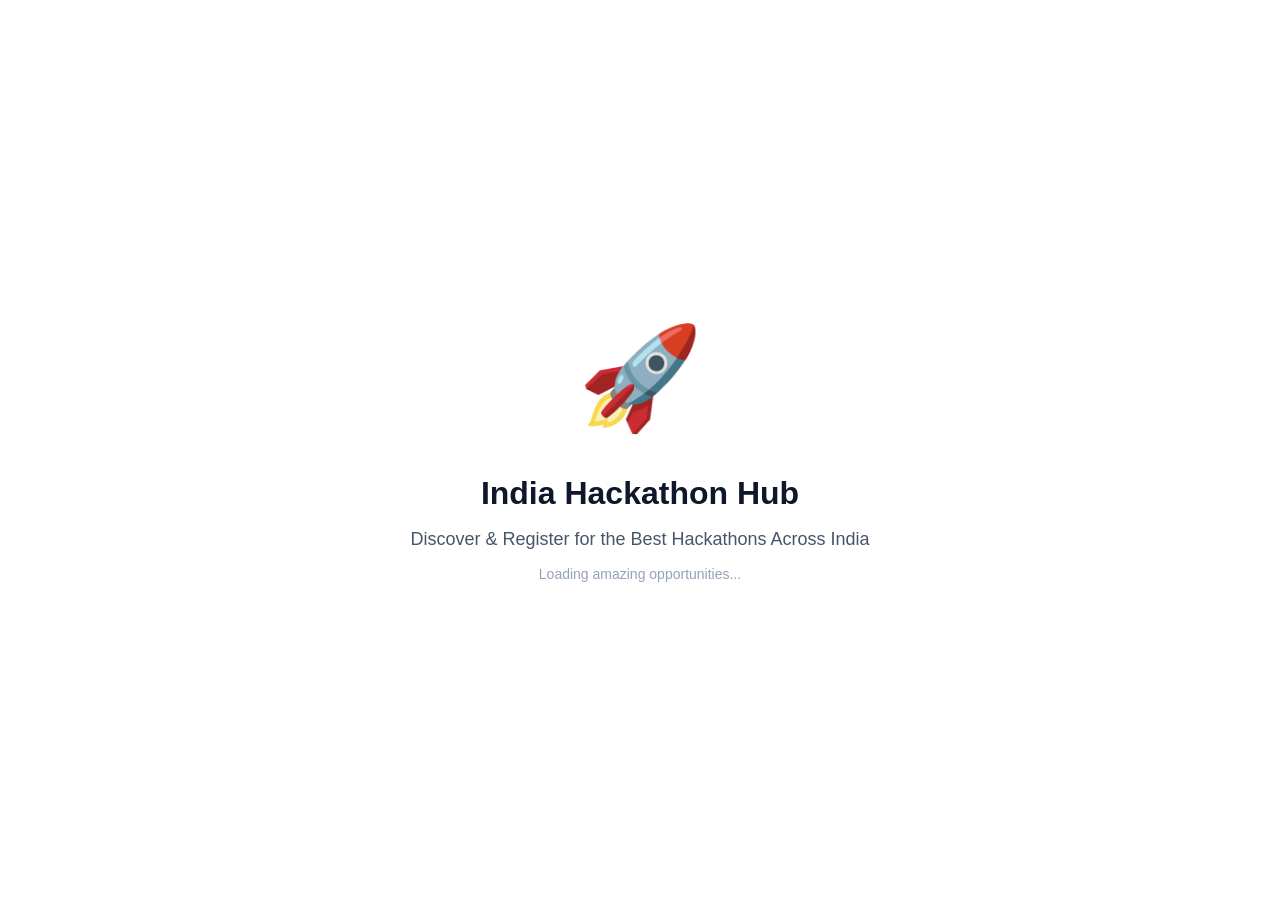
==== commit 077dab89: "Update index.html" ====
--- a/index.html
+++ b/index.html
@@ -1,1051 +1,32 @@
 <!DOCTYPE html>
 <html lang="en">
 <head>
-  <meta charset="UTF-8">
-  <meta name="viewport" content="width=device-width, initial-scale=1.0">
-  <title>Login - India Hackathon Hub</title>
-  <link rel="stylesheet" href="css/style.css">
-  <style>
-    .auth-tabs {
-      display: flex;
-      gap: 10px;
-      margin-bottom: 30px;
-      border-bottom: 2px solid var(--border-color);
-    }
-
-    .auth-tabs button {
-      flex: 1;
-      padding: 15px;
-      background: none;
-      border: none;
-      color: var(--text-secondary);
-      cursor: pointer;
-      font-size: 14px;
-      font-weight: 600;
-      border-bottom: 3px solid transparent;
-      transition: all 0.3s ease;
-      box-shadow: none;
-    }
-
-    .auth-tabs button.active {
-      color: var(--primary);
-      border-bottom-color: var(--primary);
-    }
-
-    .auth-tabs button:hover {
-      color: var(--primary);
-    }
-
-    .form-section {
-      display: none;
-    }
-
-    .form-section.active {
-      display: block;
-      animation: slideIn 0.3s ease;
-    }
-
-    @keyframes slideIn {
-      from {
-        opacity: 0;
-        transform: translateY(10px);
-      }
-      to {
-        opacity: 1;
-        transform: translateY(0);
-      }
-    }
-
-    .signup-grid {
-      display: grid;
-      grid-template-columns: 1fr 1fr;
-      gap: 15px;
-      margin-bottom: 15px;
-    }
-
-    @media (max-width: 600px) {
-      .signup-grid {
-        grid-template-columns: 1fr;
-      }
-    }
-
-    .checkbox-group {
-      display: grid;
-      grid-template-columns: 1fr 1fr;
-      gap: 10px;
-      margin: 15px 0;
-    }
-
-    .checkbox-item {
-      display: flex;
-      align-items: center;
-      padding: 10px;
-      background: rgba(99, 102, 241, 0.1);
-      border-radius: 8px;
-      cursor: pointer;
-    }
-
-    .checkbox-item input[type="checkbox"] {
-      margin-right: 10px;
-      cursor: pointer;
-    }
-
-    .checkbox-item label {
-      cursor: pointer;
-      flex: 1;
-      margin: 0;
-    }
-
-    .form-section label {
-      display: block;
-      margin-bottom: 5px;
-      font-weight: 600;
-      font-size: 13px;
-      color: var(--text-primary);
-      text-transform: uppercase;
-      letter-spacing: 0.5px;
-    }
-
-    .form-section select,
-    .form-section textarea {
-      width: 100%;
-      padding: 12px 16px;
-      background: rgba(30, 41, 59, 0.5);
-      border: 1px solid var(--border-color);
-      border-radius: 10px;
-      color: var(--text-primary);
-      font-family: inherit;
-      backdrop-filter: blur(10px);
-      margin-bottom: 15px;
-    }
-
-    .form-section select:focus,
-    .form-section textarea:focus {
-      outline: none;
-      background: rgba(30, 41, 59, 0.8);
-      border-color: var(--primary);
-      box-shadow: 0 0 20px rgba(99, 102, 241, 0.3);
-    }
-
-    .section-title {
-      color: var(--secondary);
-      font-size: 14px;
-      font-weight: 700;
-      margin: 20px 0 15px 0;
-      text-transform: uppercase;
-      letter-spacing: 1px;
-    }
-
-    .info-box {
-      background: rgba(99, 102, 241, 0.1);
-      border-left: 4px solid var(--primary);
-      padding: 12px;
-      border-radius: 8px;
-      margin-bottom: 15px;
-      font-size: 13px;
-      color: var(--text-secondary);
-    }
-
-    .password-strength {
-      margin-top: 5px;
-      font-size: 12px;
-      padding: 8px;
-      border-radius: 6px;
-      text-align: center;
-      display: none;
-    }
-
-    .password-strength.weak {
-      background: rgba(239, 68, 68, 0.2);
-      color: #fca5a5;
-      display: block;
-    }
-
-    .password-strength.medium {
-      background: rgba(251, 191, 36, 0.2);
-      color: #fcd34d;
-      display: block;
-    }
-
-    .password-strength.strong {
-      background: rgba(16, 185, 129, 0.2);
-      color: #86efac;
-      display: block;
-    }
-
-    .divider {
-      text-align: center;
-      margin: 20px 0;
-      position: relative;
-    }
-
-    .divider::before {
-      content: '';
-      position: absolute;
-      top: 50%;
-      left: 0;
-      right: 0;
-      height: 1px;
-      background: var(--border-color);
-    }
-
-    .divider span {
-      position: relative;
-      background: var(--bg-light);
-      padding: 0 10px;
-      color: var(--text-secondary);
-      font-size: 12px;
-    }
-  </style>
+  <meta charset="UTF-8">
+  <meta name="viewport" content="width=device-width, initial-scale=1.0">
+  <title>India Hackathon Hub</title>
+  <link rel="stylesheet" href="css/style.css">
+  <link rel="manifest" href="manifest.json">
 </head>
 <body>
 
-<nav>
-  <div class="logo">🚀 HackHub</div>
-  <ul class="nav-links">
-    <li><a href="index.html">Home</a></li>
-  </ul>
-</nav>
-
-<div class="auth-container">
-  <h2>Welcome! 👋</h2>
-  
-  <!-- Tab Navigation -->
-  <div class="auth-tabs">
-    <button class="tab-btn active" onclick="switchTab('login')">🔓 Login</button>
-    <button class="tab-btn" onclick="switchTab('signup')">📝 Sign Up</button>
-  </div>
-
-  <!-- LOGIN FORM -->
-  <div id="login" class="form-section active">
-    <div class="form-group">
-      <label for="login-email">Email Address</label>
-      <input type="email" id="login-email" placeholder="your.email@example.com">
-    </div>
-
-    <div class="form-group">
-      <label for="login-password">Password</label>
-      <input type="password" id="login-password" placeholder="••••••••">
-    </div>
-
-    <button onclick="login()" style="width: 100%; margin-top: 20px;">🔓 Login</button>
-
-    <p style="text-align: center; margin-top: 20px; font-size: 14px; color: var(--text-secondary);">
-      Don't have an account? <span onclick="switchTab('signup')" style="color: var(--primary); cursor: pointer; font-weight: 600;">Create one</span>
-    </p>
-  </div>
-
-  <!-- SIGNUP FORM -->
-  <div id="signup" class="form-section">
-    <div class="info-box">
-      ℹ️ Join thousands of hackathon enthusiasts! Fill in your details to get started.
-    </div>
-
-    <!-- Section 1: Basic Info -->
-    <div class="section-title">📋 Basic Information</div>
-    
-    <div class="signup-grid">
-      <div class="form-group">
-        <label for="signup-firstname">First Name *</label>
-        <input type="text" id="signup-firstname" placeholder="John">
-      </div>
-      <div class="form-group">
-        <label for="signup-lastname">Last Name *</label>
-        <input type="text" id="signup-lastname" placeholder="Doe">
-      </div>
-    </div>
-
-    <div class="form-group">
-      <label for="signup-email">Email Address *</label>
-      <input type="email" id="signup-email" placeholder="john.doe@example.com">
-    </div>
-
-    <div class="signup-grid">
-      <div class="form-group">
-        <label for="signup-phone">Phone Number</label>
-        <input type="tel" id="signup-phone" placeholder="+91 98765 43210">
-      </div>
-      <div class="form-group">
-        <label for="signup-dob">Date of Birth</label>
-        <input type="date" id="signup-dob">
-      </div>
-    </div>
-
-    <!-- Section 2: Location & Education -->
-    <div class="section-title">📍 Location & Education</div>
-
-    <div class="signup-grid">
-      <div class="form-group">
-        <label for="signup-city">City *</label>
-        <input type="text" id="signup-city" placeholder="Bangalore">
-      </div>
-      <div class="form-group">
-        <label for="signup-state">State *</label>
-        <select id="signup-state">
-          <option value="">Select State</option>
-          <option value="andhra-pradesh">Andhra Pradesh</option>
-          <option value="arunachal-pradesh">Arunachal Pradesh</option>
-          <option value="assam">Assam</option>
-          <option value="bihar">Bihar</option>
-          <option value="chhattisgarh">Chhattisgarh</option>
-          <option value="goa">Goa</option>
-          <option value="gujarat">Gujarat</option>
-          <option value="haryana">Haryana</option>
-          <option value="himachal-pradesh">Himachal Pradesh</option>
-          <option value="jharkhand">Jharkhand</option>
-          <option value="karnataka">Karnataka</option>
-          <option value="kerala">Kerala</option>
-          <option value="madhya-pradesh">Madhya Pradesh</option>
-          <option value="maharashtra">Maharashtra</option>
-          <option value="manipur">Manipur</option>
-          <option value="meghalaya">Meghalaya</option>
-          <option value="mizoram">Mizoram</option>
-          <option value="nagaland">Nagaland</option>
-          <option value="odisha">Odisha</option>
-          <option value="punjab">Punjab</option>
-          <option value="rajasthan">Rajasthan</option>
-          <option value="sikkim">Sikkim</option>
-          <option value="tamil-nadu">Tamil Nadu</option>
-          <option value="telangana">Telangana</option>
-          <option value="tripura">Tripura</option>
-          <option value="uttar-pradesh">Uttar Pradesh</option>
-          <option value="uttarakhand">Uttarakhand</option>
-          <option value="west-bengal">West Bengal</option>
-        </select>
-      </div>
-    </div>
-
-    <div class="form-group">
-      <label for="signup-college">College/Organization</label>
-      <input type="text" id="signup-college" placeholder="Your College Name">
-    </div>
-
-    <!-- Section 3: Experience & Skills -->
-    <div class="section-title">⚡ Experience & Skills</div>
-
-    <div class="form-group">
-      <label for="signup-experience">Experience Level *</label>
-      <select id="signup-experience">
-        <option value="">Select Experience Level</option>
-        <option value="beginner">🌱 Beginner (First hackathon)</option>
-        <option value="intermediate">📈 Intermediate (2-5 hackathons)</option>
-        <option value="advanced">⭐ Advanced (5+ hackathons)</option>
-        <option value="expert">🏆 Expert (Regular winner)</option>
-      </select>
-    </div>
-
-    <div class="form-group">
-      <label>👨‍💻 Skills & Interests (Select all that apply)</label>
-      <div class="checkbox-group">
-        <div class="checkbox-item">
-          <input type="checkbox" id="skill-web" value="web">
-          <label for="skill-web">Web Development</label>
-        </div>
-        <div class="checkbox-item">
-          <input type="checkbox" id="skill-mobile" value="mobile">
-          <label for="skill-mobile">Mobile App</label>
-        </div>
-        <div class="checkbox-item">
-          <input type="checkbox" id="skill-ai" value="ai">
-          <label for="skill-ai">AI/ML</label>
-        </div>
-        <div class="checkbox-item">
-          <input type="checkbox" id="skill-data" value="data">
-          <label for="skill-data">Data Science</label>
-        </div>
-        <div class="checkbox-item">
-          <input type="checkbox" id="skill-blockchain" value="blockchain">
-          <label for="skill-blockchain">Blockchain</label>
-        </div>
-        <div class="checkbox-item">
-          <input type="checkbox" id="skill-iot" value="iot">
-          <label for="skill-iot">IoT</label>
-        </div>
-        <div class="checkbox-item">
-          <input type="checkbox" id="skill-design" value="design">
-          <label for="skill-design">UI/UX Design</label>
-        </div>
-        <div class="checkbox-item">
-          <input type="checkbox" id="skill-devops" value="devops">
-          <label for="skill-devops">DevOps</label>
-        </div>
-      </div>
-    </div>
-
-    <!-- Section 4: Password & Bio -->
-    <div class="section-title">🔐 Security & Bio</div>
-
-    <div class="form-group">
-      <label for="signup-password">Password *</label>
-      <input type="password" id="signup-password" placeholder="••••••••" 
-             oninput="checkPasswordStrength(this.value)">
-      <div class="password-strength" id="passwordStrength"></div>
-    </div>
-
-    <div class="form-group">
-      <label for="signup-confirm">Confirm Password *</label>
-      <input type="password" id="signup-confirm" placeholder="••••••••">
-    </div>
-
-    <div class="form-group">
-      <label for="signup-bio">About You (Bio)</label>
-      <textarea id="signup-bio" placeholder="Tell us about yourself, your interests, and what you're looking for..." 
-                rows="4" maxlength="300"></textarea>
-      <small style="color: var(--text-secondary);" id="bioCount">0/300 characters</small>
-    </div>
-
-    <!-- Section 5: Preferences -->
-    <div class="section-title">🎯 Preferences</div>
-
-    <div class="form-group">
-      <label for="signup-hackathon-type">Preferred Hackathon Type *</label>
-      <select id="signup-hackathon-type">
-        <option value="">Select Preference</option>
-        <option value="online">🌐 Online Hackathons</option>
-        <option value="offline">📍 Offline Hackathons</option>
-        <option value="both">🔄 Both Online & Offline</option>
-      </select>
-    </div>
-
-    <div class="form-group">
-      <label>📢 Communication Preferences</label>
-      <div class="checkbox-group">
-        <div class="checkbox-item">
-          <input type="checkbox" id="pref-email" checked value="email">
-          <label for="pref-email">Email Updates</label>
-        </div>
-        <div class="checkbox-item">
-          <input type="checkbox" id="pref-notification" checked value="notification">
-          <label for="pref-notification">In-App Alerts</label>
-        </div>
-      </div>
-    </div>
-
-    <div class="info-box">
-      ✅ By signing up, you agree to our Terms of Service and Privacy Policy
-    </div>
-
-    <button onclick="signup()" style="width: 100%; margin-top: 20px; background: linear-gradient(135deg, var(--success), #059669);">
-      🚀 Create Account
-    </button>
-
-    <p style="text-align: center; margin-top: 20px; font-size: 14px; color: var(--text-secondary);">
-      Already have an account? <span onclick="switchTab('login')" style="color: var(--primary); cursor: pointer; font-weight: 600;">Login here</span>
-    </p>
-  </div>
+<div class="splash">
+  <div style="font-size: 100px; animation: bounce 2s infinite; margin-bottom: 2rem;">🚀</div>
+  <h1>India Hackathon Hub</h1>
+  <p>Discover & Register for the Best Hackathons Across India</p>
+  <p style="font-size: 14px; color: #94a3b8; margin-top: 1rem;">Loading amazing opportunities...</p>
 </div>
 
-<script type="module" src="js/auth.js"></script>
+<script>
+  if ("serviceWorker" in navigator) {
+    navigator.serviceWorker.register("sw.js")
+      .then(() => console.log("✅ Service Worker Registered"))
+      .catch(err => console.error("❌ Service Worker registration failed:", err));
+  }
 
-<script>
-  // Tab switching
-  window.switchTab = function(tab) {
-    document.querySelectorAll('.form-section').forEach(el => {
-      el.classList.remove('active');
-    });
-    document.querySelectorAll('.tab-btn').forEach(el => {
-      el.classList.remove('active');
-    });
-    
-    document.getElementById(tab).classList.add('active');
-    event.target.classList.add('active');
-  };
-
-  // Password strength checker
-  window.checkPasswordStrength = function(password) {
-    const strengthDiv = document.getElementById('passwordStrength');
-    
-    if (password.length === 0) {
-      strengthDiv.classList.remove('weak', 'medium', 'strong');
-      return;
-    }
-    
-    let strength = 0;
-    if (password.length >= 6) strength++;
-    if (password.length >= 8) strength++;
-    if (/[a-z]/.test(password) && /[A-Z]/.test(password)) strength++;
-    if (/[0-9]/.test(password)) strength++;
-    if (/[^a-zA-Z0-9]/.test(password)) strength++;
-    
-    strengthDiv.classList.remove('weak', 'medium', 'strong');
-    
-    if (strength < 2) {
-      strengthDiv.textContent = '⚠️ Weak - Add more characters';
-      strengthDiv.classList.add('weak');
-    } else if (strength < 4) {
-      strengthDiv.textContent = '📊 Medium - Add uppercase, numbers, or symbols';
-      strengthDiv.classList.add('medium');
-    } else {
-      strengthDiv.textContent = '✅ Strong - Great password!';
-      strengthDiv.classList.add('strong');
-    }
-  };
-
-  // Bio character counter
-  document.getElementById('signup-bio').addEventListener('input', function() {
-    document.getElementById('bioCount').textContent = this.value.length + '/300 characters';
-  });
-
-  // Get selected skills
-  window.getSelectedSkills = function() {
-    const skills = [];
-    document.querySelectorAll('input[id^="skill-"]:checked').forEach(el => {
-      skills.push(el.value);
-    });
-    return skills;
-  };
-
-  // Get communication preferences
-  window.getCommunicationPrefs = function() {
-    const prefs = {};
-    document.querySelectorAll('input[id^="pref-"]:checked').forEach(el => {
-      prefs[el.value] = true;
-    });
-    return prefs;
-  };
+  setTimeout(() => {
+    window.location.href = "login.html";
+  }, 3000);
 </script>
 
 </body>
-</html><!DOCTYPE html>
-<html lang="en">
-<head>
-  <meta charset="UTF-8">
-  <meta name="viewport" content="width=device-width, initial-scale=1.0">
-  <title>Login - India Hackathon Hub</title>
-  <link rel="stylesheet" href="css/style.css">
-  <style>
-    .auth-tabs {
-      display: flex;
-      gap: 10px;
-      margin-bottom: 30px;
-      border-bottom: 2px solid var(--border-color);
-    }
-
-    .auth-tabs button {
-      flex: 1;
-      padding: 15px;
-      background: none;
-      border: none;
-      color: var(--text-secondary);
-      cursor: pointer;
-      font-size: 14px;
-      font-weight: 600;
-      border-bottom: 3px solid transparent;
-      transition: all 0.3s ease;
-      box-shadow: none;
-    }
-
-    .auth-tabs button.active {
-      color: var(--primary);
-      border-bottom-color: var(--primary);
-    }
-
-    .auth-tabs button:hover {
-      color: var(--primary);
-    }
-
-    .form-section {
-      display: none;
-    }
-
-    .form-section.active {
-      display: block;
-      animation: slideIn 0.3s ease;
-    }
-
-    @keyframes slideIn {
-      from {
-        opacity: 0;
-        transform: translateY(10px);
-      }
-      to {
-        opacity: 1;
-        transform: translateY(0);
-      }
-    }
-
-    .signup-grid {
-      display: grid;
-      grid-template-columns: 1fr 1fr;
-      gap: 15px;
-      margin-bottom: 15px;
-    }
-
-    @media (max-width: 600px) {
-      .signup-grid {
-        grid-template-columns: 1fr;
-      }
-    }
-
-    .checkbox-group {
-      display: grid;
-      grid-template-columns: 1fr 1fr;
-      gap: 10px;
-      margin: 15px 0;
-    }
-
-    .checkbox-item {
-      display: flex;
-      align-items: center;
-      padding: 10px;
-      background: rgba(99, 102, 241, 0.1);
-      border-radius: 8px;
-      cursor: pointer;
-    }
-
-    .checkbox-item input[type="checkbox"] {
-      margin-right: 10px;
-      cursor: pointer;
-    }
-
-    .checkbox-item label {
-      cursor: pointer;
-      flex: 1;
-      margin: 0;
-    }
-
-    .form-section label {
-      display: block;
-      margin-bottom: 5px;
-      font-weight: 600;
-      font-size: 13px;
-      color: var(--text-primary);
-      text-transform: uppercase;
-      letter-spacing: 0.5px;
-    }
-
-    .form-section select,
-    .form-section textarea {
-      width: 100%;
-      padding: 12px 16px;
-      background: rgba(30, 41, 59, 0.5);
-      border: 1px solid var(--border-color);
-      border-radius: 10px;
-      color: var(--text-primary);
-      font-family: inherit;
-      backdrop-filter: blur(10px);
-      margin-bottom: 15px;
-    }
-
-    .form-section select:focus,
-    .form-section textarea:focus {
-      outline: none;
-      background: rgba(30, 41, 59, 0.8);
-      border-color: var(--primary);
-      box-shadow: 0 0 20px rgba(99, 102, 241, 0.3);
-    }
-
-    .section-title {
-      color: var(--secondary);
-      font-size: 14px;
-      font-weight: 700;
-      margin: 20px 0 15px 0;
-      text-transform: uppercase;
-      letter-spacing: 1px;
-    }
-
-    .info-box {
-      background: rgba(99, 102, 241, 0.1);
-      border-left: 4px solid var(--primary);
-      padding: 12px;
-      border-radius: 8px;
-      margin-bottom: 15px;
-      font-size: 13px;
-      color: var(--text-secondary);
-    }
-
-    .password-strength {
-      margin-top: 5px;
-      font-size: 12px;
-      padding: 8px;
-      border-radius: 6px;
-      text-align: center;
-      display: none;
-    }
-
-    .password-strength.weak {
-      background: rgba(239, 68, 68, 0.2);
-      color: #fca5a5;
-      display: block;
-    }
-
-    .password-strength.medium {
-      background: rgba(251, 191, 36, 0.2);
-      color: #fcd34d;
-      display: block;
-    }
-
-    .password-strength.strong {
-      background: rgba(16, 185, 129, 0.2);
-      color: #86efac;
-      display: block;
-    }
-
-    .divider {
-      text-align: center;
-      margin: 20px 0;
-      position: relative;
-    }
-
-    .divider::before {
-      content: '';
-      position: absolute;
-      top: 50%;
-      left: 0;
-      right: 0;
-      height: 1px;
-      background: var(--border-color);
-    }
-
-    .divider span {
-      position: relative;
-      background: var(--bg-light);
-      padding: 0 10px;
-      color: var(--text-secondary);
-      font-size: 12px;
-    }
-  </style>
-</head>
-<body>
-
-<nav>
-  <div class="logo">🚀 HackHub</div>
-  <ul class="nav-links">
-    <li><a href="index.html">Home</a></li>
-  </ul>
-</nav>
-
-<div class="auth-container">
-  <h2>Welcome! 👋</h2>
-  
-  <!-- Tab Navigation -->
-  <div class="auth-tabs">
-    <button class="tab-btn active" onclick="switchTab('login')">🔓 Login</button>
-    <button class="tab-btn" onclick="switchTab('signup')">📝 Sign Up</button>
-  </div>
-
-  <!-- LOGIN FORM -->
-  <div id="login" class="form-section active">
-    <div class="form-group">
-      <label for="login-email">Email Address</label>
-      <input type="email" id="login-email" placeholder="your.email@example.com">
-    </div>
-
-    <div class="form-group">
-      <label for="login-password">Password</label>
-      <input type="password" id="login-password" placeholder="••••••••">
-    </div>
-
-    <button onclick="login()" style="width: 100%; margin-top: 20px;">🔓 Login</button>
-
-    <p style="text-align: center; margin-top: 20px; font-size: 14px; color: var(--text-secondary);">
-      Don't have an account? <span onclick="switchTab('signup')" style="color: var(--primary); cursor: pointer; font-weight: 600;">Create one</span>
-    </p>
-  </div>
-
-  <!-- SIGNUP FORM -->
-  <div id="signup" class="form-section">
-    <div class="info-box">
-      ℹ️ Join thousands of hackathon enthusiasts! Fill in your details to get started.
-    </div>
-
-    <!-- Section 1: Basic Info -->
-    <div class="section-title">📋 Basic Information</div>
-    
-    <div class="signup-grid">
-      <div class="form-group">
-        <label for="signup-firstname">First Name *</label>
-        <input type="text" id="signup-firstname" placeholder="John">
-      </div>
-      <div class="form-group">
-        <label for="signup-lastname">Last Name *</label>
-        <input type="text" id="signup-lastname" placeholder="Doe">
-      </div>
-    </div>
-
-    <div class="form-group">
-      <label for="signup-email">Email Address *</label>
-      <input type="email" id="signup-email" placeholder="john.doe@example.com">
-    </div>
-
-    <div class="signup-grid">
-      <div class="form-group">
-        <label for="signup-phone">Phone Number</label>
-        <input type="tel" id="signup-phone" placeholder="+91 98765 43210">
-      </div>
-      <div class="form-group">
-        <label for="signup-dob">Date of Birth</label>
-        <input type="date" id="signup-dob">
-      </div>
-    </div>
-
-    <!-- Section 2: Location & Education -->
-    <div class="section-title">📍 Location & Education</div>
-
-    <div class="signup-grid">
-      <div class="form-group">
-        <label for="signup-city">City *</label>
-        <input type="text" id="signup-city" placeholder="Bangalore">
-      </div>
-      <div class="form-group">
-        <label for="signup-state">State *</label>
-        <select id="signup-state">
-          <option value="">Select State</option>
-          <option value="andhra-pradesh">Andhra Pradesh</option>
-          <option value="arunachal-pradesh">Arunachal Pradesh</option>
-          <option value="assam">Assam</option>
-          <option value="bihar">Bihar</option>
-          <option value="chhattisgarh">Chhattisgarh</option>
-          <option value="goa">Goa</option>
-          <option value="gujarat">Gujarat</option>
-          <option value="haryana">Haryana</option>
-          <option value="himachal-pradesh">Himachal Pradesh</option>
-          <option value="jharkhand">Jharkhand</option>
-          <option value="karnataka">Karnataka</option>
-          <option value="kerala">Kerala</option>
-          <option value="madhya-pradesh">Madhya Pradesh</option>
-          <option value="maharashtra">Maharashtra</option>
-          <option value="manipur">Manipur</option>
-          <option value="meghalaya">Meghalaya</option>
-          <option value="mizoram">Mizoram</option>
-          <option value="nagaland">Nagaland</option>
-          <option value="odisha">Odisha</option>
-          <option value="punjab">Punjab</option>
-          <option value="rajasthan">Rajasthan</option>
-          <option value="sikkim">Sikkim</option>
-          <option value="tamil-nadu">Tamil Nadu</option>
-          <option value="telangana">Telangana</option>
-          <option value="tripura">Tripura</option>
-          <option value="uttar-pradesh">Uttar Pradesh</option>
-          <option value="uttarakhand">Uttarakhand</option>
-          <option value="west-bengal">West Bengal</option>
-        </select>
-      </div>
-    </div>
-
-    <div class="form-group">
-      <label for="signup-college">College/Organization</label>
-      <input type="text" id="signup-college" placeholder="Your College Name">
-    </div>
-
-    <!-- Section 3: Experience & Skills -->
-    <div class="section-title">⚡ Experience & Skills</div>
-
-    <div class="form-group">
-      <label for="signup-experience">Experience Level *</label>
-      <select id="signup-experience">
-        <option value="">Select Experience Level</option>
-        <option value="beginner">🌱 Beginner (First hackathon)</option>
-        <option value="intermediate">📈 Intermediate (2-5 hackathons)</option>
-        <option value="advanced">⭐ Advanced (5+ hackathons)</option>
-        <option value="expert">🏆 Expert (Regular winner)</option>
-      </select>
-    </div>
-
-    <div class="form-group">
-      <label>👨‍💻 Skills & Interests (Select all that apply)</label>
-      <div class="checkbox-group">
-        <div class="checkbox-item">
-          <input type="checkbox" id="skill-web" value="web">
-          <label for="skill-web">Web Development</label>
-        </div>
-        <div class="checkbox-item">
-          <input type="checkbox" id="skill-mobile" value="mobile">
-          <label for="skill-mobile">Mobile App</label>
-        </div>
-        <div class="checkbox-item">
-          <input type="checkbox" id="skill-ai" value="ai">
-          <label for="skill-ai">AI/ML</label>
-        </div>
-        <div class="checkbox-item">
-          <input type="checkbox" id="skill-data" value="data">
-          <label for="skill-data">Data Science</label>
-        </div>
-        <div class="checkbox-item">
-          <input type="checkbox" id="skill-blockchain" value="blockchain">
-          <label for="skill-blockchain">Blockchain</label>
-        </div>
-        <div class="checkbox-item">
-          <input type="checkbox" id="skill-iot" value="iot">
-          <label for="skill-iot">IoT</label>
-        </div>
-        <div class="checkbox-item">
-          <input type="checkbox" id="skill-design" value="design">
-          <label for="skill-design">UI/UX Design</label>
-        </div>
-        <div class="checkbox-item">
-          <input type="checkbox" id="skill-devops" value="devops">
-          <label for="skill-devops">DevOps</label>
-        </div>
-      </div>
-    </div>
-
-    <!-- Section 4: Password & Bio -->
-    <div class="section-title">🔐 Security & Bio</div>
-
-    <div class="form-group">
-      <label for="signup-password">Password *</label>
-      <input type="password" id="signup-password" placeholder="••••••••" 
-             oninput="checkPasswordStrength(this.value)">
-      <div class="password-strength" id="passwordStrength"></div>
-    </div>
-
-    <div class="form-group">
-      <label for="signup-confirm">Confirm Password *</label>
-      <input type="password" id="signup-confirm" placeholder="••••••••">
-    </div>
-
-    <div class="form-group">
-      <label for="signup-bio">About You (Bio)</label>
-      <textarea id="signup-bio" placeholder="Tell us about yourself, your interests, and what you're looking for..." 
-                rows="4" maxlength="300"></textarea>
-      <small style="color: var(--text-secondary);" id="bioCount">0/300 characters</small>
-    </div>
-
-    <!-- Section 5: Preferences -->
-    <div class="section-title">🎯 Preferences</div>
-
-    <div class="form-group">
-      <label for="signup-hackathon-type">Preferred Hackathon Type *</label>
-      <select id="signup-hackathon-type">
-        <option value="">Select Preference</option>
-        <option value="online">🌐 Online Hackathons</option>
-        <option value="offline">📍 Offline Hackathons</option>
-        <option value="both">🔄 Both Online & Offline</option>
-      </select>
-    </div>
-
-    <div class="form-group">
-      <label>📢 Communication Preferences</label>
-      <div class="checkbox-group">
-        <div class="checkbox-item">
-          <input type="checkbox" id="pref-email" checked value="email">
-          <label for="pref-email">Email Updates</label>
-        </div>
-        <div class="checkbox-item">
-          <input type="checkbox" id="pref-notification" checked value="notification">
-          <label for="pref-notification">In-App Alerts</label>
-        </div>
-      </div>
-    </div>
-
-    <div class="info-box">
-      ✅ By signing up, you agree to our Terms of Service and Privacy Policy
-    </div>
-
-    <button onclick="signup()" style="width: 100%; margin-top: 20px; background: linear-gradient(135deg, var(--success), #059669);">
-      🚀 Create Account
-    </button>
-
-    <p style="text-align: center; margin-top: 20px; font-size: 14px; color: var(--text-secondary);">
-      Already have an account? <span onclick="switchTab('login')" style="color: var(--primary); cursor: pointer; font-weight: 600;">Login here</span>
-    </p>
-  </div>
-</div>
-
-<script type="module" src="js/auth.js"></script>
-
-<script>
-  // Tab switching
-  window.switchTab = function(tab) {
-    document.querySelectorAll('.form-section').forEach(el => {
-      el.classList.remove('active');
-    });
-    document.querySelectorAll('.tab-btn').forEach(el => {
-      el.classList.remove('active');
-    });
-    
-    document.getElementById(tab).classList.add('active');
-    event.target.classList.add('active');
-  };
-
-  // Password strength checker
-  window.checkPasswordStrength = function(password) {
-    const strengthDiv = document.getElementById('passwordStrength');
-    
-    if (password.length === 0) {
-      strengthDiv.classList.remove('weak', 'medium', 'strong');
-      return;
-    }
-    
-    let strength = 0;
-    if (password.length >= 6) strength++;
-    if (password.length >= 8) strength++;
-    if (/[a-z]/.test(password) && /[A-Z]/.test(password)) strength++;
-    if (/[0-9]/.test(password)) strength++;
-    if (/[^a-zA-Z0-9]/.test(password)) strength++;
-    
-    strengthDiv.classList.remove('weak', 'medium', 'strong');
-    
-    if (strength < 2) {
-      strengthDiv.textContent = '⚠️ Weak - Add more characters';
-      strengthDiv.classList.add('weak');
-    } else if (strength < 4) {
-      strengthDiv.textContent = '📊 Medium - Add uppercase, numbers, or symbols';
-      strengthDiv.classList.add('medium');
-    } else {
-      strengthDiv.textContent = '✅ Strong - Great password!';
-      strengthDiv.classList.add('strong');
-    }
-  };
-
-  // Bio character counter
-  document.getElementById('signup-bio').addEventListener('input', function() {
-    document.getElementById('bioCount').textContent = this.value.length + '/300 characters';
-  });
-
-  // Get selected skills
-  window.getSelectedSkills = function() {
-    const skills = [];
-    document.querySelectorAll('input[id^="skill-"]:checked').forEach(el => {
-      skills.push(el.value);
-    });
-    return skills;
-  };
-
-  // Get communication preferences
-  window.getCommunicationPrefs = function() {
-    const prefs = {};
-    document.querySelectorAll('input[id^="pref-"]:checked').forEach(el => {
-      prefs[el.value] = true;
-    });
-    return prefs;
-  };
-</script>
-
-</body>
-</html><!DOCTYPE html>
-<html lang="en">
-<head>
-  <meta charset="UTF-8">
-  <meta name="viewport" content="width=device-width, initial-scale=1.0">
-  <title>Login - India Hackathon Hub</title>
-  <link rel="stylesheet" href="css/style.css">
-  <style>
-    .auth-tabs {
-      display: flex;
-      gap: 10px;
-      margin-bottom: 30px;
-      border-bottom: 2px solid var(--border-color);
-    }
-
-    .auth-tabs button {
-      flex: 1;
-      padding: 15px;
-      background: none;
-      border: none;
-      color: var(--text-secondary);
-      cursor: pointer;
-      font-size: 14px;
-      font-weight: 600;
-      border-bottom: 3px solid transparent;
-      transition: all 0.3s ease;
-      box-shadow: none;
-    }
-
-    .auth-tabs button.active {
-      color: var(--primary);
-      border-bottom-color: var(--primary);
-    }
-
-   
+</html>
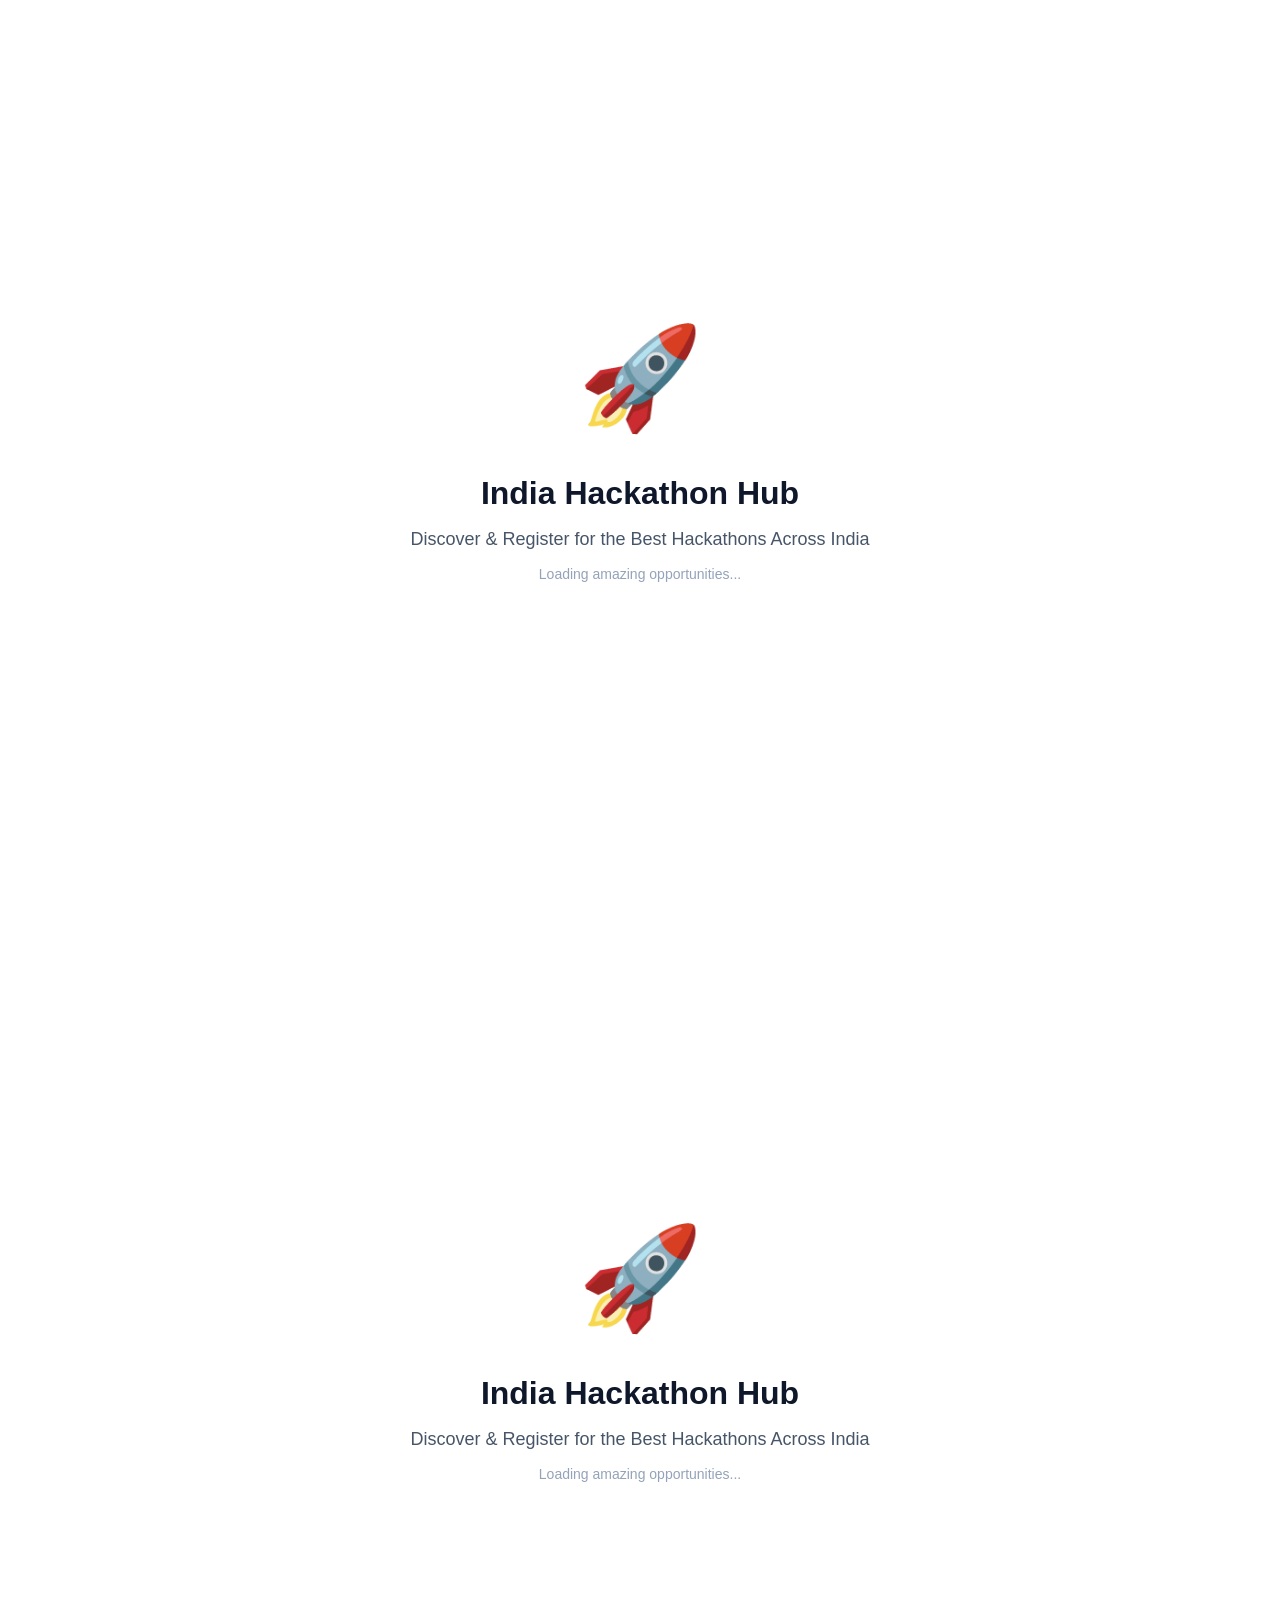
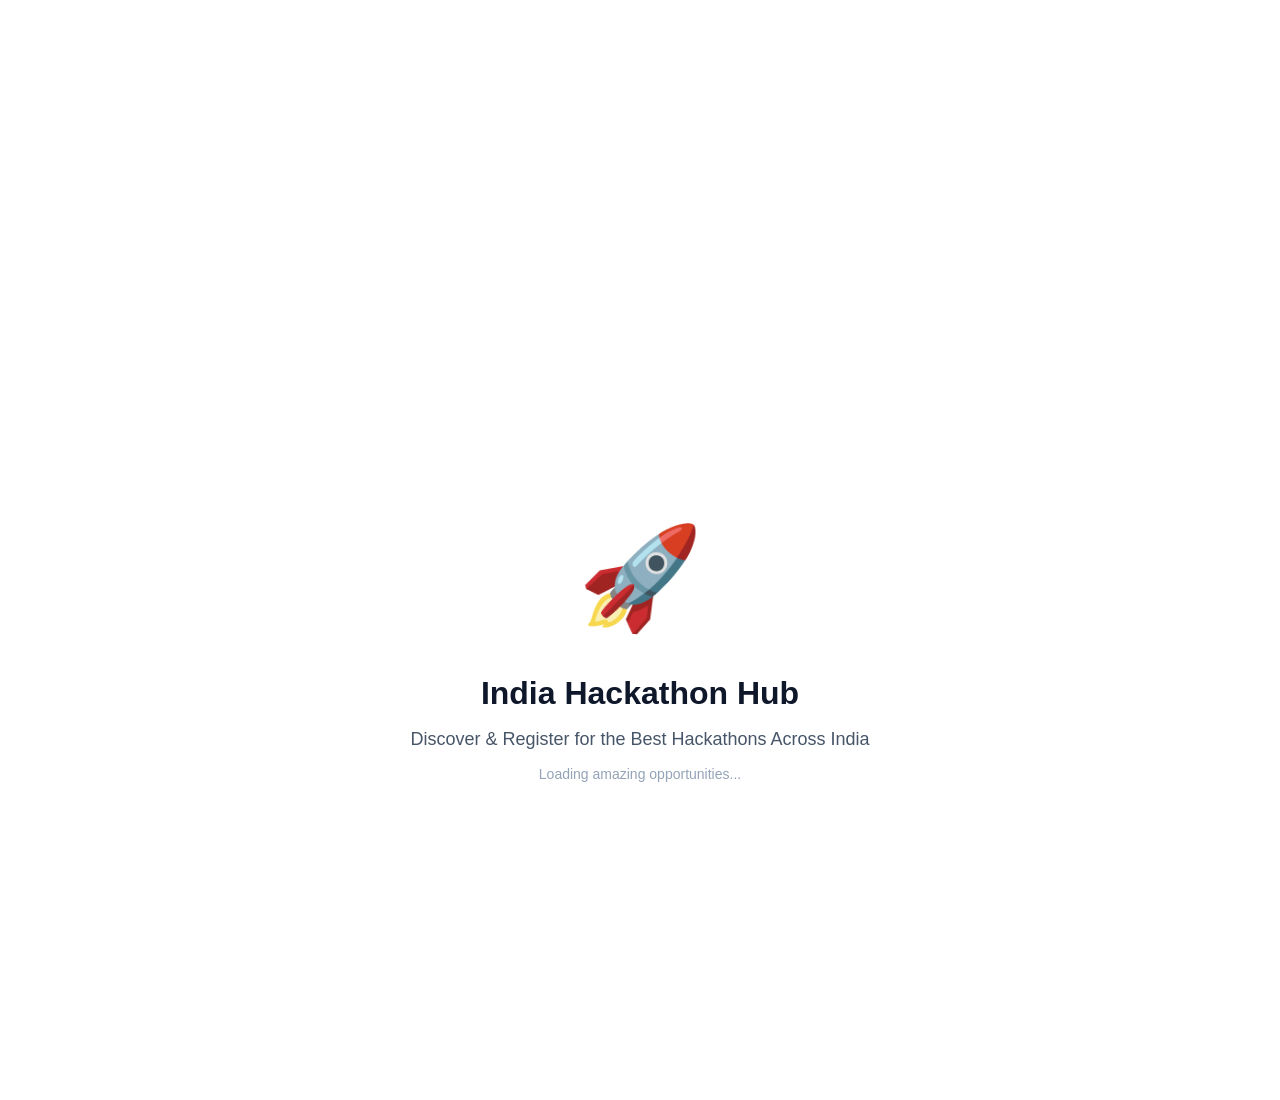
==== commit 05915ec4: "Fix service worker registration log messages" ====
--- a/index.html
+++ b/index.html
@@ -19,8 +19,8 @@
 <script>
   if ("serviceWorker" in navigator) {
     navigator.serviceWorker.register("sw.js")
-      .then(() => console.log("✅ Service Worker Registered"))
-      .catch(err => console.error("❌ Service Worker registration failed:", err));
+      .then(() => console.log(" Service Worker Registered"))
+      .catch(err => console.error(" Service Worker registration failed:", err));
   }
 
   setTimeout(() => {
@@ -30,3 +30,67 @@
 
 </body>
 </html>
+<!DOCTYPE html>
+<html lang="en">
+<head>
+  <meta charset="UTF-8">
+  <meta name="viewport" content="width=device-width, initial-scale=1.0">
+  <title>India Hackathon Hub</title>
+  <link rel="stylesheet" href="css/style.css">
+  <link rel="manifest" href="manifest.json">
+</head>
+<body>
+
+<div class="splash">
+  <div style="font-size: 100px; animation: bounce 2s infinite; margin-bottom: 2rem;">🚀</div>
+  <h1>India Hackathon Hub</h1>
+  <p>Discover & Register for the Best Hackathons Across India</p>
+  <p style="font-size: 14px; color: #94a3b8; margin-top: 1rem;">Loading amazing opportunities...</p>
+</div>
+
+<script>
+  if ("serviceWorker" in navigator) {
+    navigator.serviceWorker.register("sw.js")
+      .then(() => console.log(" Service Worker Registered"))
+      .catch(err => console.error(" Service Worker registration failed:", err));
+  }
+
+  setTimeout(() => {
+    window.location.href = "login.html";
+  }, 3000);
+</script>
+
+</body>
+</html>
+<!DOCTYPE html>
+<html lang="en">
+<head>
+  <meta charset="UTF-8">
+  <meta name="viewport" content="width=device-width, initial-scale=1.0">
+  <title>India Hackathon Hub</title>
+  <link rel="stylesheet" href="css/style.css">
+  <link rel="manifest" href="manifest.json">
+</head>
+<body>
+
+<div class="splash">
+  <div style="font-size: 100px; animation: bounce 2s infinite; margin-bottom: 2rem;">🚀</div>
+  <h1>India Hackathon Hub</h1>
+  <p>Discover & Register for the Best Hackathons Across India</p>
+  <p style="font-size: 14px; color: #94a3b8; margin-top: 1rem;">Loading amazing opportunities...</p>
+</div>
+
+<script>
+  if ("serviceWorker" in navigator) {
+    navigator.serviceWorker.register("sw.js")
+      .then(() => console.log(" Service Worker Registered"))
+      .catch(err => console.error(" Service Worker registration failed:", err));
+  }
+
+  setTimeout(() => {
+    window.location.href = "login.html";
+  }, 3000);
+</script>
+
+</body>
+</html>
--- a/css/style.css
+++ b/css/style.css
@@ -46,6 +46,7 @@
   font-size: 24px;
   font-weight: bold;
   color: var(--text-primary); /* Bold high contrast identity logo text alignment */
+  cursor: pointer;
 }
 
 nav .nav-links {
@@ -66,6 +67,99 @@
   color: var(--background-color);
   background: var(--text-primary); /* Distinct flipped dark active navigation layout links */
 }
+
+/* ===== NEW: HAMBURGER MENU ===== */
+.hamburger {
+  display: none;
+  flex-direction: column;
+  cursor: pointer;
+  gap: 6px;
+  background: none;
+  border: none;
+  padding: 0;
+}
+
+.hamburger span {
+  width: 25px;
+  height: 3px;
+  background: var(--text-primary);
+  border-radius: 3px;
+  transition: all 0.3s ease;
+}
+
+.hamburger.active span:nth-child(1) {
+  transform: rotate(45deg) translate(10px, 10px);
+}
+
+.hamburger.active span:nth-child(2) {
+  opacity: 0;
+}
+
+.hamburger.active span:nth-child(3) {
+  transform: rotate(-45deg) translate(7px, -7px);
+}
+
+/* Mobile Menu */
+.mobile-menu {
+  position: fixed;
+  left: 0;
+  top: 70px;
+  width: 100%;
+  background: rgba(255, 255, 255, 0.95);
+  backdrop-filter: blur(10px);
+  border-bottom: 1px solid var(--border-color);
+  display: none;
+  flex-direction: column;
+  padding: 20px;
+  z-index: 99;
+  max-height: 80vh;
+  overflow-y: auto;
+}
+
+.mobile-menu.active {
+  display: flex;
+}
+
+.mobile-menu a, .mobile-menu button {
+  padding: 15px 20px;
+  color: var(--text-secondary);
+  text-decoration: none;
+  border: none;
+  background: none;
+  font-size: 16px;
+  cursor: pointer;
+  transition: all 0.3s ease;
+  border-radius: 8px;
+  text-align: left;
+  width: 100%;
+}
+
+.mobile-menu a:hover, .mobile-menu button:hover {
+  background: #f1f5f9;
+  color: var(--text-primary);
+}
+
+.mobile-menu-divider {
+  height: 1px;
+  background: var(--border-color);
+  margin: 10px 0;
+}
+
+/* Mobile Responsive */
+@media (max-width: 768px) {
+  nav {
+    padding: 1rem;
+  }
+
+  nav .nav-links {
+    display: none;
+  }
+
+  .hamburger {
+    display: flex;
+  }
+}
+/* ===== END: HAMBURGER MENU ===== */
 
 /* Splash Screen (Simple, clean entry view) */
 .splash {
@@ -277,6 +371,47 @@
   min-height: 100px;
 }
 
+/* ===== NEW: PASSWORD STRENGTH INDICATOR ===== */
+.password-strength {
+  margin-top: 5px;
+  font-size: 12px;
+  padding: 8px;
+  border-radius: 6px;
+  text-align: center;
+  display: none;
+}
+
+.password-strength.weak {
+  background: rgba(239, 68, 68, 0.1);
+  color: #dc2626;
+  display: block;
+}
+
+.password-strength.medium {
+  background: rgba(251, 191, 36, 0.1);
+  color: #d97706;
+  display: block;
+}
+
+.password-strength.strong {
+  background: rgba(16, 185, 129, 0.1);
+  color: #059669;
+  display: block;
+}
+
+/* Info Box */
+.info-box {
+  background: #f1f5f9;
+  border-left: 4px solid var(--text-primary);
+  padding: 12px;
+  border-radius: 8px;
+  margin-bottom: 15px;
+  font-size: 13px;
+  color: var(--text-secondary);
+}
+
+/* ===== END: PASSWORD STRENGTH INDICATOR ===== */
+
 /* Rating Structure */
 .rating-container {
   display: flex;
--- a/css/style.css
+++ b/css/style.css
@@ -46,6 +46,7 @@
   font-size: 24px;
   font-weight: bold;
   color: var(--text-primary); /* Bold high contrast identity logo text alignment */
+  cursor: pointer;
 }
 
 nav .nav-links {
@@ -66,6 +67,99 @@
   color: var(--background-color);
   background: var(--text-primary); /* Distinct flipped dark active navigation layout links */
 }
+
+/* ===== NEW: HAMBURGER MENU ===== */
+.hamburger {
+  display: none;
+  flex-direction: column;
+  cursor: pointer;
+  gap: 6px;
+  background: none;
+  border: none;
+  padding: 0;
+}
+
+.hamburger span {
+  width: 25px;
+  height: 3px;
+  background: var(--text-primary);
+  border-radius: 3px;
+  transition: all 0.3s ease;
+}
+
+.hamburger.active span:nth-child(1) {
+  transform: rotate(45deg) translate(10px, 10px);
+}
+
+.hamburger.active span:nth-child(2) {
+  opacity: 0;
+}
+
+.hamburger.active span:nth-child(3) {
+  transform: rotate(-45deg) translate(7px, -7px);
+}
+
+/* Mobile Menu */
+.mobile-menu {
+  position: fixed;
+  left: 0;
+  top: 70px;
+  width: 100%;
+  background: rgba(255, 255, 255, 0.95);
+  backdrop-filter: blur(10px);
+  border-bottom: 1px solid var(--border-color);
+  display: none;
+  flex-direction: column;
+  padding: 20px;
+  z-index: 99;
+  max-height: 80vh;
+  overflow-y: auto;
+}
+
+.mobile-menu.active {
+  display: flex;
+}
+
+.mobile-menu a, .mobile-menu button {
+  padding: 15px 20px;
+  color: var(--text-secondary);
+  text-decoration: none;
+  border: none;
+  background: none;
+  font-size: 16px;
+  cursor: pointer;
+  transition: all 0.3s ease;
+  border-radius: 8px;
+  text-align: left;
+  width: 100%;
+}
+
+.mobile-menu a:hover, .mobile-menu button:hover {
+  background: #f1f5f9;
+  color: var(--text-primary);
+}
+
+.mobile-menu-divider {
+  height: 1px;
+  background: var(--border-color);
+  margin: 10px 0;
+}
+
+/* Mobile Responsive */
+@media (max-width: 768px) {
+  nav {
+    padding: 1rem;
+  }
+
+  nav .nav-links {
+    display: none;
+  }
+
+  .hamburger {
+    display: flex;
+  }
+}
+/* ===== END: HAMBURGER MENU ===== */
 
 /* Splash Screen (Simple, clean entry view) */
 .splash {
@@ -277,6 +371,47 @@
   min-height: 100px;
 }
 
+/* ===== NEW: PASSWORD STRENGTH INDICATOR ===== */
+.password-strength {
+  margin-top: 5px;
+  font-size: 12px;
+  padding: 8px;
+  border-radius: 6px;
+  text-align: center;
+  display: none;
+}
+
+.password-strength.weak {
+  background: rgba(239, 68, 68, 0.1);
+  color: #dc2626;
+  display: block;
+}
+
+.password-strength.medium {
+  background: rgba(251, 191, 36, 0.1);
+  color: #d97706;
+  display: block;
+}
+
+.password-strength.strong {
+  background: rgba(16, 185, 129, 0.1);
+  color: #059669;
+  display: block;
+}
+
+/* Info Box */
+.info-box {
+  background: #f1f5f9;
+  border-left: 4px solid var(--text-primary);
+  padding: 12px;
+  border-radius: 8px;
+  margin-bottom: 15px;
+  font-size: 13px;
+  color: var(--text-secondary);
+}
+
+/* ===== END: PASSWORD STRENGTH INDICATOR ===== */
+
 /* Rating Structure */
 .rating-container {
   display: flex;
--- a/css/style.css
+++ b/css/style.css
@@ -46,6 +46,7 @@
   font-size: 24px;
   font-weight: bold;
   color: var(--text-primary); /* Bold high contrast identity logo text alignment */
+  cursor: pointer;
 }
 
 nav .nav-links {
@@ -66,6 +67,99 @@
   color: var(--background-color);
   background: var(--text-primary); /* Distinct flipped dark active navigation layout links */
 }
+
+/* ===== NEW: HAMBURGER MENU ===== */
+.hamburger {
+  display: none;
+  flex-direction: column;
+  cursor: pointer;
+  gap: 6px;
+  background: none;
+  border: none;
+  padding: 0;
+}
+
+.hamburger span {
+  width: 25px;
+  height: 3px;
+  background: var(--text-primary);
+  border-radius: 3px;
+  transition: all 0.3s ease;
+}
+
+.hamburger.active span:nth-child(1) {
+  transform: rotate(45deg) translate(10px, 10px);
+}
+
+.hamburger.active span:nth-child(2) {
+  opacity: 0;
+}
+
+.hamburger.active span:nth-child(3) {
+  transform: rotate(-45deg) translate(7px, -7px);
+}
+
+/* Mobile Menu */
+.mobile-menu {
+  position: fixed;
+  left: 0;
+  top: 70px;
+  width: 100%;
+  background: rgba(255, 255, 255, 0.95);
+  backdrop-filter: blur(10px);
+  border-bottom: 1px solid var(--border-color);
+  display: none;
+  flex-direction: column;
+  padding: 20px;
+  z-index: 99;
+  max-height: 80vh;
+  overflow-y: auto;
+}
+
+.mobile-menu.active {
+  display: flex;
+}
+
+.mobile-menu a, .mobile-menu button {
+  padding: 15px 20px;
+  color: var(--text-secondary);
+  text-decoration: none;
+  border: none;
+  background: none;
+  font-size: 16px;
+  cursor: pointer;
+  transition: all 0.3s ease;
+  border-radius: 8px;
+  text-align: left;
+  width: 100%;
+}
+
+.mobile-menu a:hover, .mobile-menu button:hover {
+  background: #f1f5f9;
+  color: var(--text-primary);
+}
+
+.mobile-menu-divider {
+  height: 1px;
+  background: var(--border-color);
+  margin: 10px 0;
+}
+
+/* Mobile Responsive */
+@media (max-width: 768px) {
+  nav {
+    padding: 1rem;
+  }
+
+  nav .nav-links {
+    display: none;
+  }
+
+  .hamburger {
+    display: flex;
+  }
+}
+/* ===== END: HAMBURGER MENU ===== */
 
 /* Splash Screen (Simple, clean entry view) */
 .splash {
@@ -277,6 +371,47 @@
   min-height: 100px;
 }
 
+/* ===== NEW: PASSWORD STRENGTH INDICATOR ===== */
+.password-strength {
+  margin-top: 5px;
+  font-size: 12px;
+  padding: 8px;
+  border-radius: 6px;
+  text-align: center;
+  display: none;
+}
+
+.password-strength.weak {
+  background: rgba(239, 68, 68, 0.1);
+  color: #dc2626;
+  display: block;
+}
+
+.password-strength.medium {
+  background: rgba(251, 191, 36, 0.1);
+  color: #d97706;
+  display: block;
+}
+
+.password-strength.strong {
+  background: rgba(16, 185, 129, 0.1);
+  color: #059669;
+  display: block;
+}
+
+/* Info Box */
+.info-box {
+  background: #f1f5f9;
+  border-left: 4px solid var(--text-primary);
+  padding: 12px;
+  border-radius: 8px;
+  margin-bottom: 15px;
+  font-size: 13px;
+  color: var(--text-secondary);
+}
+
+/* ===== END: PASSWORD STRENGTH INDICATOR ===== */
+
 /* Rating Structure */
 .rating-container {
   display: flex;
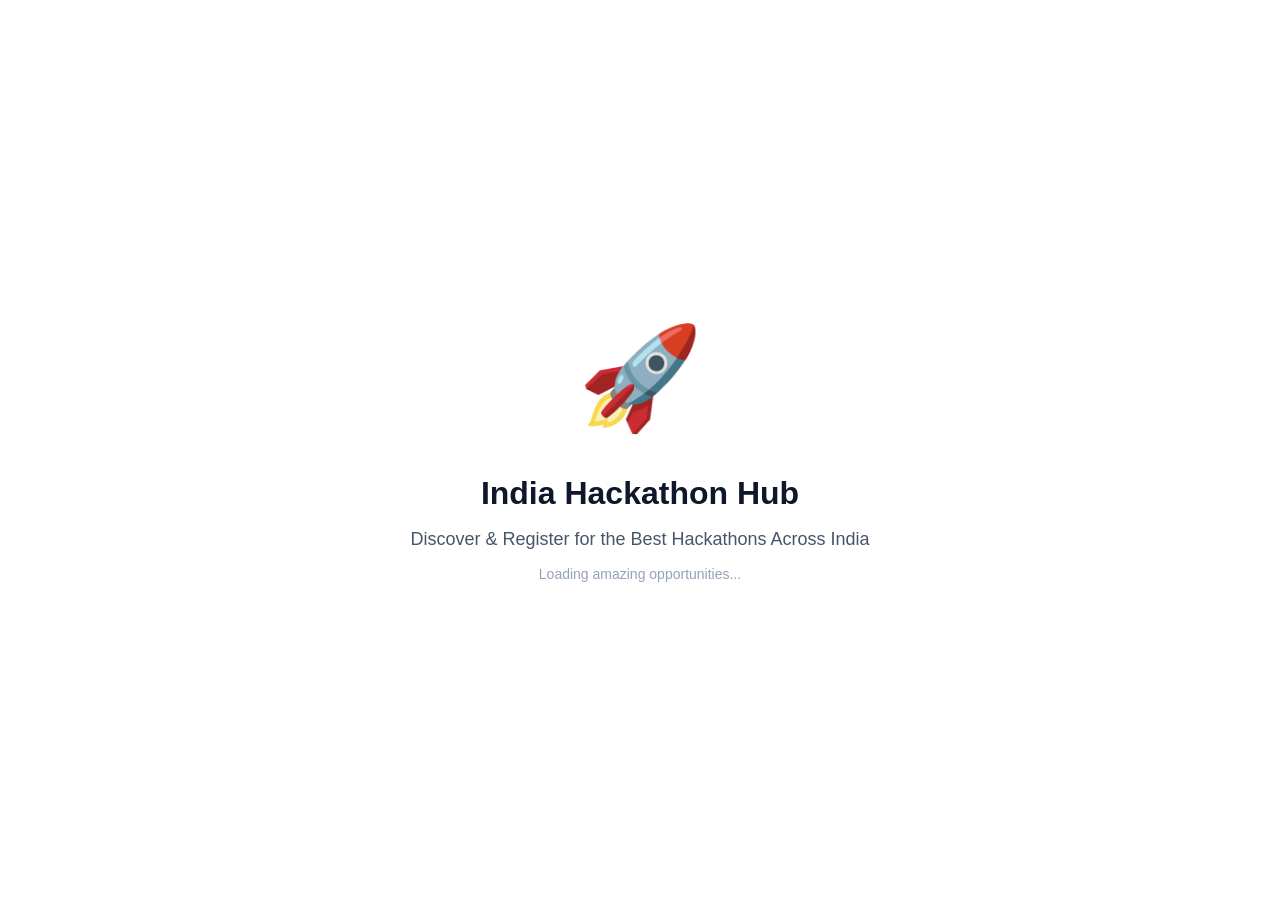
==== commit 5799f740: "Fix: Remove duplicate HTML content in index.html" ====
--- a/index.html
+++ b/index.html
@@ -19,8 +19,8 @@
 <script>
   if ("serviceWorker" in navigator) {
     navigator.serviceWorker.register("sw.js")
-      .then(() => console.log(" Service Worker Registered"))
-      .catch(err => console.error(" Service Worker registration failed:", err));
+      .then(() => console.log("✅ Service Worker Registered"))
+      .catch(err => console.error("❌ Service Worker registration failed:", err));
   }
 
   setTimeout(() => {
@@ -30,67 +30,3 @@
 
 </body>
 </html>
-<!DOCTYPE html>
-<html lang="en">
-<head>
-  <meta charset="UTF-8">
-  <meta name="viewport" content="width=device-width, initial-scale=1.0">
-  <title>India Hackathon Hub</title>
-  <link rel="stylesheet" href="css/style.css">
-  <link rel="manifest" href="manifest.json">
-</head>
-<body>
-
-<div class="splash">
-  <div style="font-size: 100px; animation: bounce 2s infinite; margin-bottom: 2rem;">🚀</div>
-  <h1>India Hackathon Hub</h1>
-  <p>Discover & Register for the Best Hackathons Across India</p>
-  <p style="font-size: 14px; color: #94a3b8; margin-top: 1rem;">Loading amazing opportunities...</p>
-</div>
-
-<script>
-  if ("serviceWorker" in navigator) {
-    navigator.serviceWorker.register("sw.js")
-      .then(() => console.log(" Service Worker Registered"))
-      .catch(err => console.error(" Service Worker registration failed:", err));
-  }
-
-  setTimeout(() => {
-    window.location.href = "login.html";
-  }, 3000);
-</script>
-
-</body>
-</html>
-<!DOCTYPE html>
-<html lang="en">
-<head>
-  <meta charset="UTF-8">
-  <meta name="viewport" content="width=device-width, initial-scale=1.0">
-  <title>India Hackathon Hub</title>
-  <link rel="stylesheet" href="css/style.css">
-  <link rel="manifest" href="manifest.json">
-</head>
-<body>
-
-<div class="splash">
-  <div style="font-size: 100px; animation: bounce 2s infinite; margin-bottom: 2rem;">🚀</div>
-  <h1>India Hackathon Hub</h1>
-  <p>Discover & Register for the Best Hackathons Across India</p>
-  <p style="font-size: 14px; color: #94a3b8; margin-top: 1rem;">Loading amazing opportunities...</p>
-</div>
-
-<script>
-  if ("serviceWorker" in navigator) {
-    navigator.serviceWorker.register("sw.js")
-      .then(() => console.log(" Service Worker Registered"))
-      .catch(err => console.error(" Service Worker registration failed:", err));
-  }
-
-  setTimeout(() => {
-    window.location.href = "login.html";
-  }, 3000);
-</script>
-
-</body>
-</html>
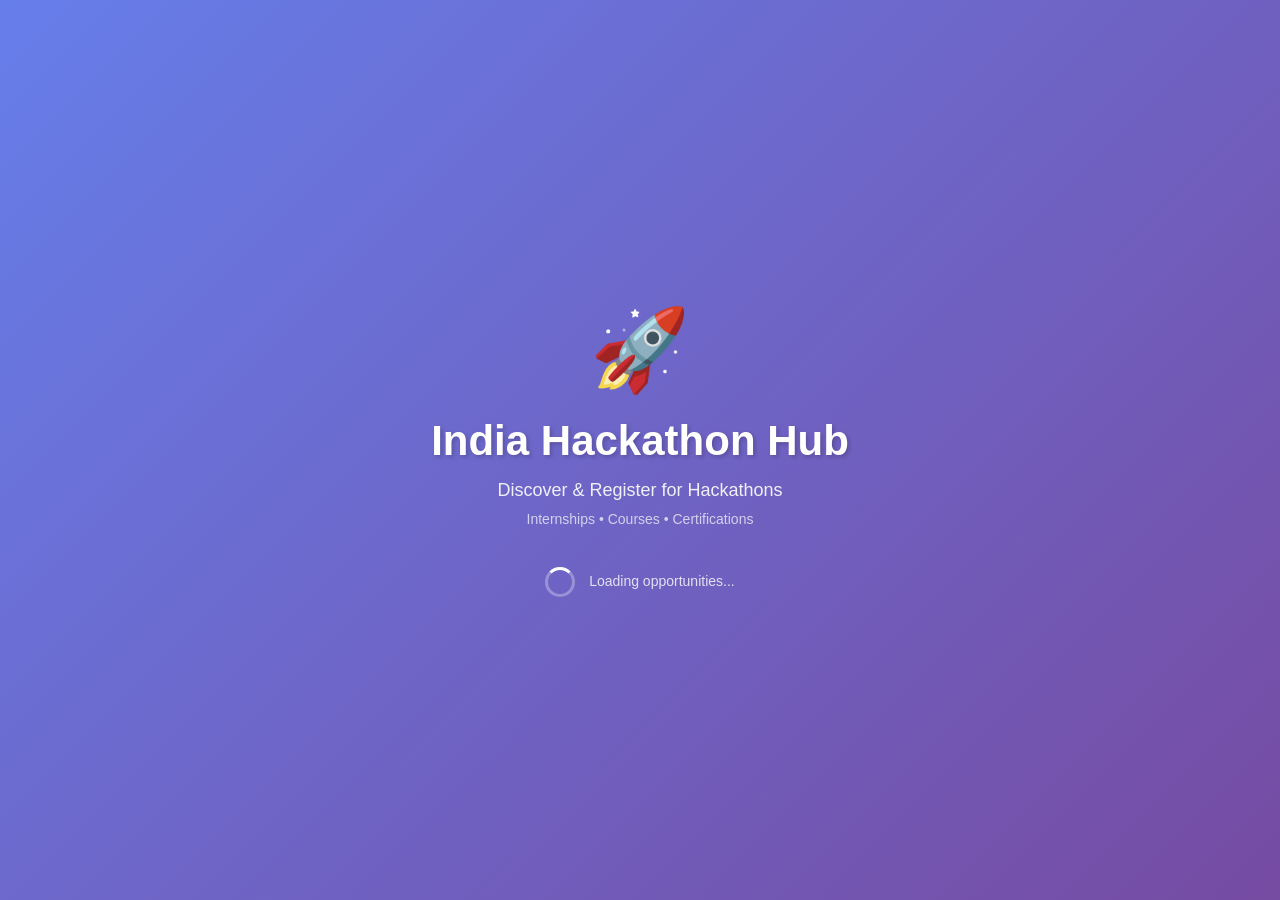
==== commit 6f22dccb: "Complete: Replace all files with full implementation - Web + Android + Firebase" ====
--- a/index.html
+++ b/index.html
@@ -3,30 +3,111 @@
 <head>
   <meta charset="UTF-8">
   <meta name="viewport" content="width=device-width, initial-scale=1.0">
-  <title>India Hackathon Hub</title>
-  <link rel="stylesheet" href="css/style.css">
-  <link rel="manifest" href="manifest.json">
+  <title>India Hackathon Hub - Splash Screen</title>
+  <style>
+    * { margin: 0; padding: 0; box-sizing: border-box; }
+    
+    body {
+      font-family: 'Segoe UI', Tahoma, Geneva, Verdana, sans-serif;
+      background: linear-gradient(135deg, #667eea 0%, #764ba2 100%);
+      min-height: 100vh;
+      display: flex;
+      align-items: center;
+      justify-content: center;
+      overflow: hidden;
+    }
+    
+    .splash-container {
+      text-align: center;
+      animation: fadeIn 0.8s ease-in;
+    }
+    
+    .logo {
+      font-size: 80px;
+      margin-bottom: 20px;
+      animation: bounce 2s infinite;
+    }
+    
+    h1 {
+      font-size: 42px;
+      color: white;
+      margin-bottom: 15px;
+      font-weight: 700;
+      text-shadow: 2px 2px 4px rgba(0,0,0,0.2);
+    }
+    
+    p {
+      font-size: 18px;
+      color: rgba(255,255,255,0.9);
+      margin-bottom: 10px;
+    }
+    
+    .loading {
+      margin-top: 40px;
+      font-size: 14px;
+      color: rgba(255,255,255,0.8);
+    }
+    
+    .spinner {
+      display: inline-block;
+      width: 30px;
+      height: 30px;
+      border: 3px solid rgba(255,255,255,0.3);
+      border-radius: 50%;
+      border-top-color: white;
+      animation: spin 1s linear infinite;
+      margin-right: 10px;
+      vertical-align: middle;
+    }
+    
+    @keyframes fadeIn {
+      from { opacity: 0; transform: translateY(20px); }
+      to { opacity: 1; transform: translateY(0); }
+    }
+    
+    @keyframes bounce {
+      0%, 100% { transform: translateY(0); }
+      50% { transform: translateY(-20px); }
+    }
+    
+    @keyframes spin {
+      to { transform: rotate(360deg); }
+    }
+  </style>
 </head>
 <body>
 
-<div class="splash">
-  <div style="font-size: 100px; animation: bounce 2s infinite; margin-bottom: 2rem;">🚀</div>
+<div class="splash-container">
+  <div class="logo">🚀</div>
   <h1>India Hackathon Hub</h1>
-  <p>Discover & Register for the Best Hackathons Across India</p>
-  <p style="font-size: 14px; color: #94a3b8; margin-top: 1rem;">Loading amazing opportunities...</p>
+  <p>Discover & Register for Hackathons</p>
+  <p style="font-size: 14px; color: rgba(255,255,255,0.7);">Internships • Courses • Certifications</p>
+  
+  <div class="loading">
+    <div class="spinner"></div>
+    <span>Loading opportunities...</span>
+  </div>
 </div>
 
+<script src="js/firebase-config.js"></script>
 <script>
-  if ("serviceWorker" in navigator) {
-    navigator.serviceWorker.register("sw.js")
-      .then(() => console.log("✅ Service Worker Registered"))
-      .catch(err => console.error("❌ Service Worker registration failed:", err));
+  // Service Worker Registration
+  if ('serviceWorker' in navigator) {
+    navigator.serviceWorker.register('sw.js')
+      .then(reg => console.log('✅ Service Worker registered'))
+      .catch(err => console.error('❌ Service Worker error:', err));
   }
-
+  
+  // Check login status and redirect
   setTimeout(() => {
-    window.location.href = "login.html";
-  }, 3000);
+    const userId = localStorage.getItem('hackhub_user_id');
+    if (userId) {
+      window.location.href = 'home.html';
+    } else {
+      window.location.href = 'login.html';
+    }
+  }, 2000);
 </script>
 
 </body>
-</html>
+</html>
